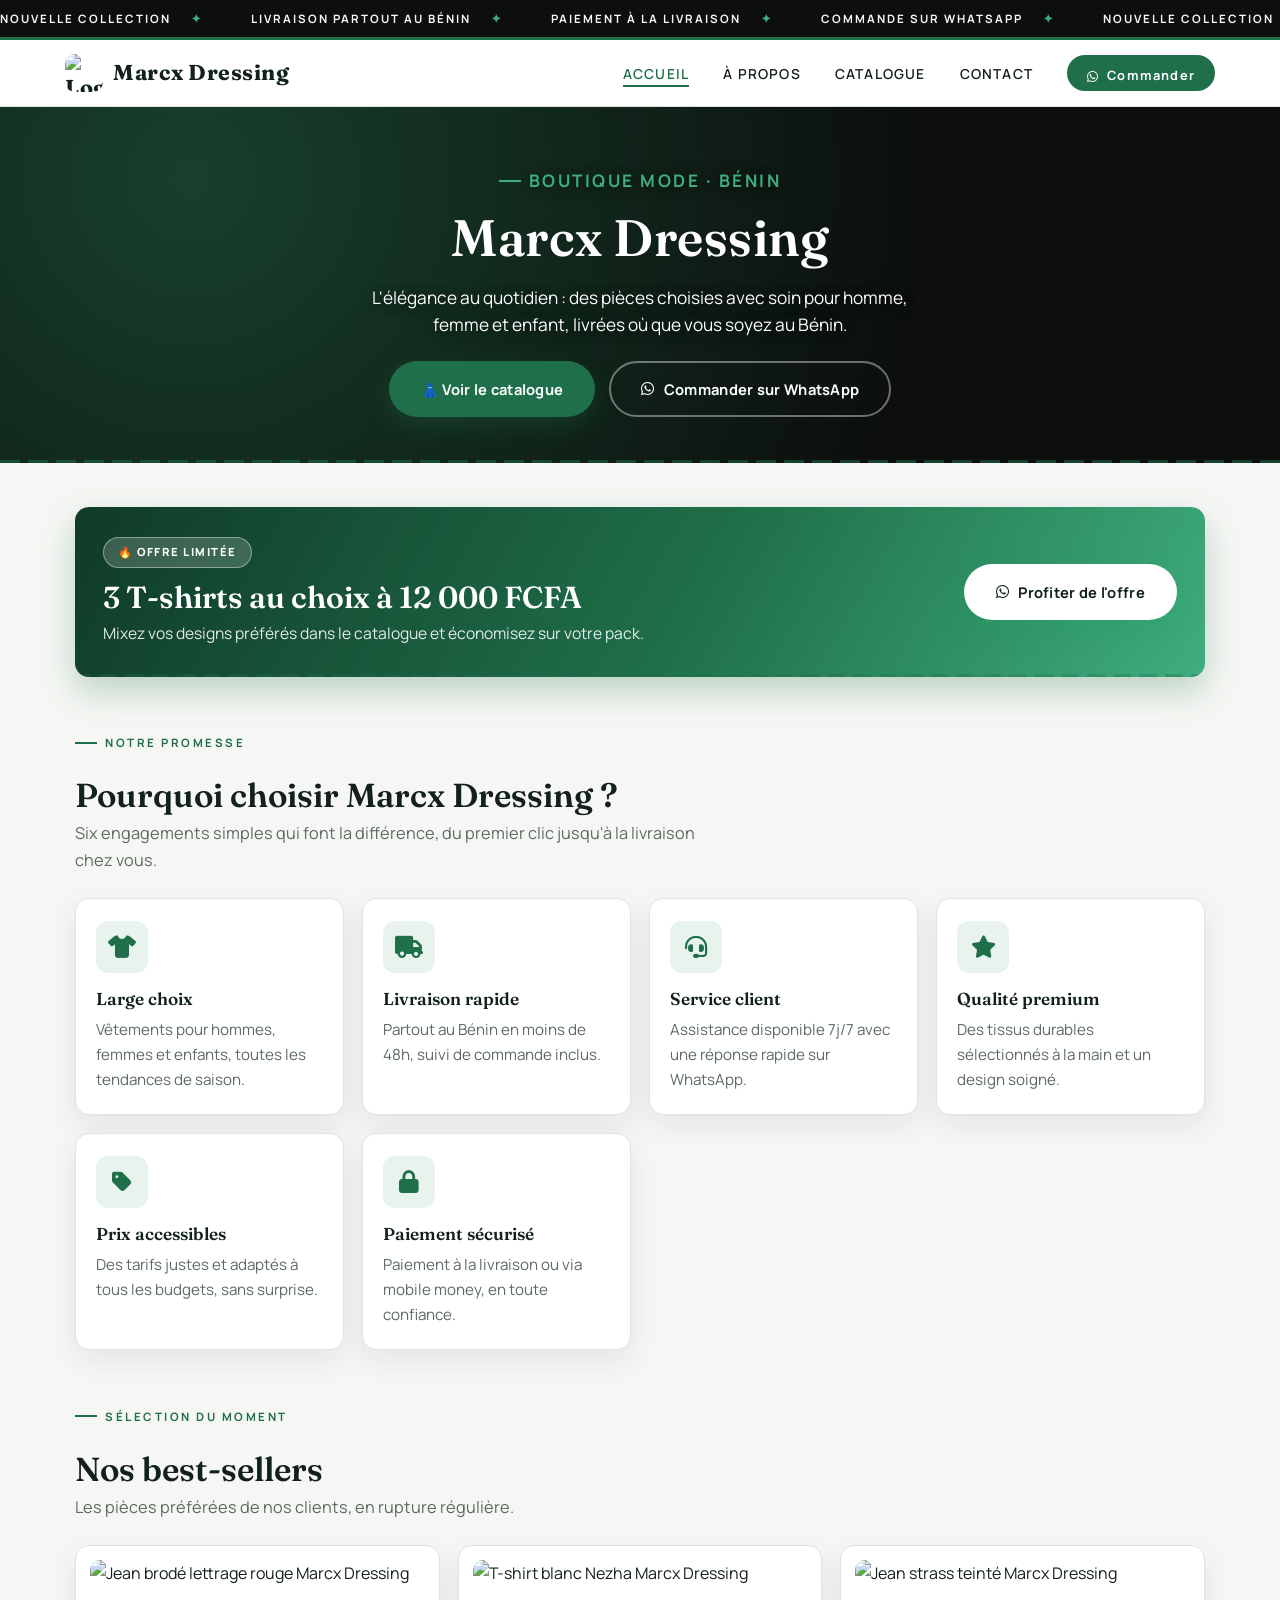
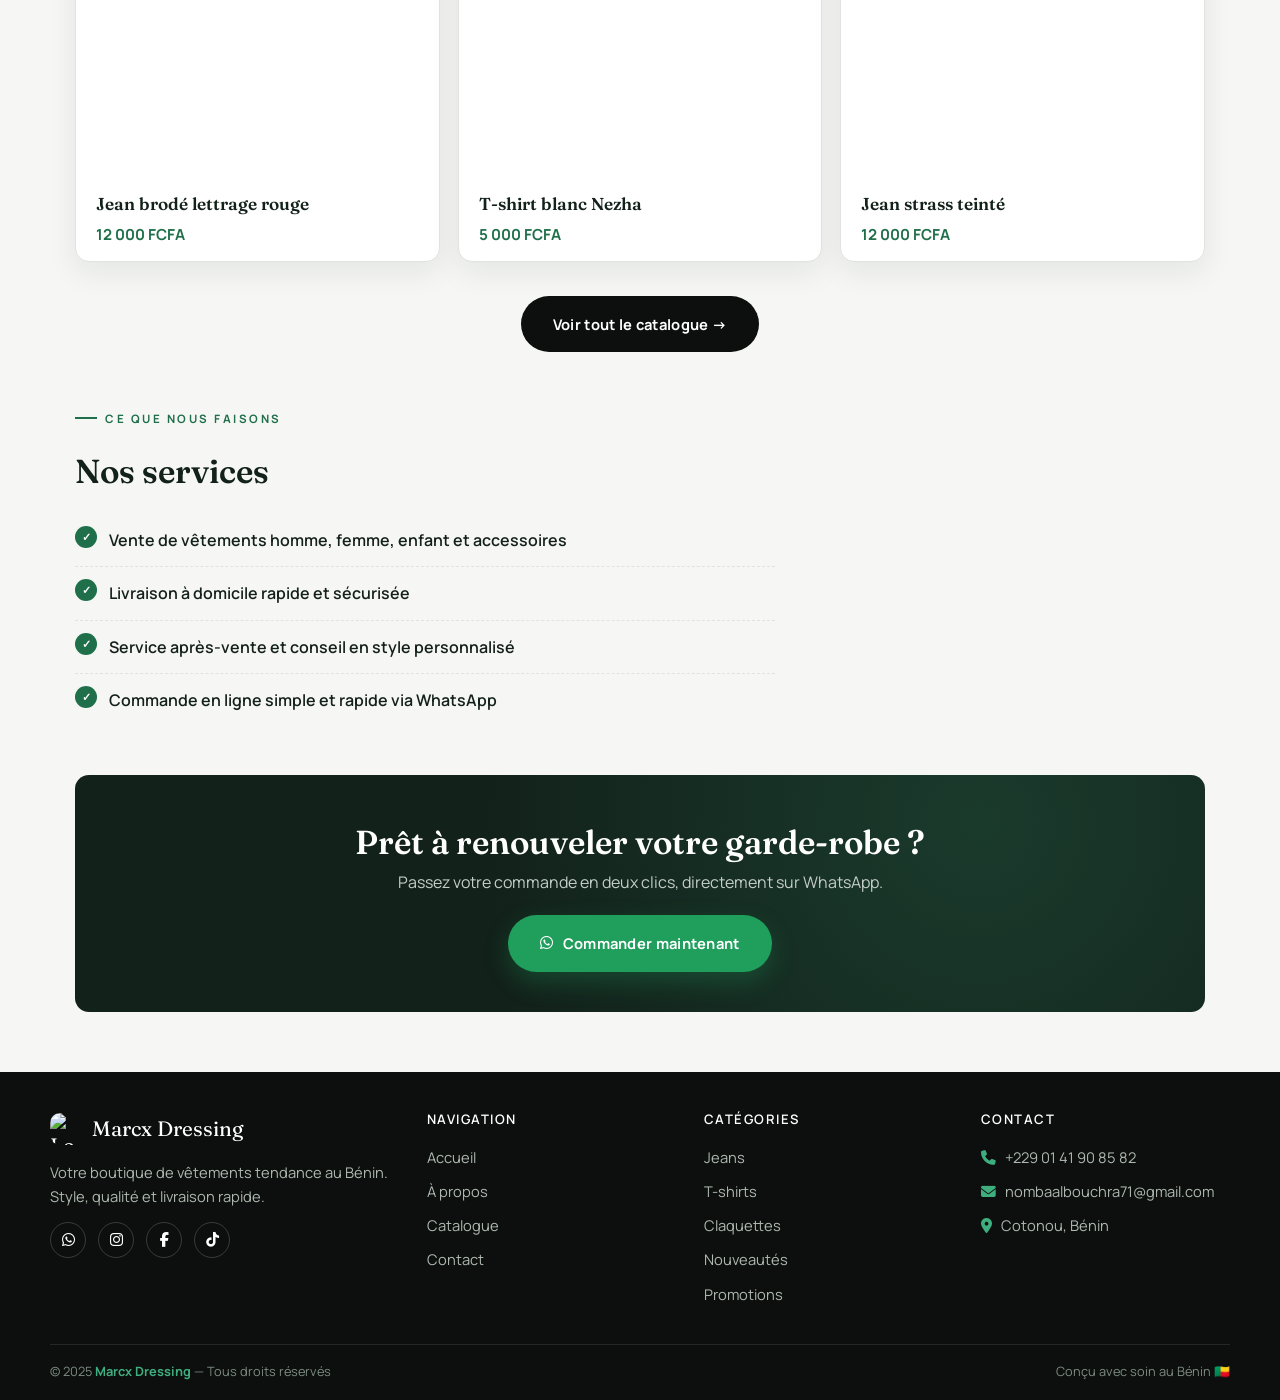
==== index.html @ 6d681d6a "Add files via upload" ====
<!DOCTYPE html>
<html lang="fr">
<head>
  <meta charset="UTF-8" />
  <meta name="viewport" content="width=device-width, initial-scale=1.0" />
  <title>Marcx Dressing — Le style qui vous ressemble</title>
  <meta name="description" content="Marcx Dressing, boutique de vêtements tendance au Bénin pour homme, femme et enfant. Qualité, style et livraison rapide partout au Bénin." />
  <link rel="canonical" href="https://www.marcxdressing.com/" />
  <link rel="stylesheet" href="https://cdnjs.cloudflare.com/ajax/libs/font-awesome/6.4.0/css/all.min.css" />
  <link rel="icon" href="images/logo/favicon-32.png" type="image/png" />
  <link rel="apple-touch-icon" href="images/logo/favicon-180.png" />
  <link rel="stylesheet" href="style.css" />
</head>
<body>

  <div class="marquee">
    <div class="marquee__track">
      <span>Nouvelle collection</span>
      <span>Livraison partout au Bénin</span>
      <span>Paiement à la livraison</span>
      <span>Commande sur WhatsApp</span>
      <span>Nouvelle collection</span>
      <span>Livraison partout au Bénin</span>
      <span>Paiement à la livraison</span>
      <span>Commande sur WhatsApp</span>
    </div>
  </div>

  <div class="topbar">
    <nav class="mainnav">
      <a href="index.html" class="brand">
        <img src="images/logo/logo-badge.png" alt="Logo Marcx Dressing" class="brand-mark" />
        Marcx Dressing
      </a>
      <ul class="navlinks">
        <li><a href="index.html" class="active">Accueil</a></li>
        <li><a href="a-propos.html">À propos</a></li>
        <li><a href="catalogue.html">Catalogue</a></li>
        <li><a href="contact.html">Contact</a></li>
        <li><a href="https://wa.me/2290141908582?text=Bonjour%2C%20je%20souhaite%20passer%20commande%20chez%20Marcx%20Dressing" target="_blank" class="nav-cta"><i class="fab fa-whatsapp"></i> Commander</a></li>
      </ul>
      <button class="burger" aria-label="Ouvrir le menu"><span></span><span></span><span></span></button>
    </nav>
  </div>

  <header class="hero">
    <p class="eyebrow">Boutique mode · Bénin</p>
    <h1>Marcx Dressing</h1>
    <p>L'élégance au quotidien : des pièces choisies avec soin pour homme, femme et enfant, livrées où que vous soyez au Bénin.</p>
    <div style="margin-top:22px; display:flex; gap:14px; justify-content:center; flex-wrap:wrap;">
      <a href="catalogue.html" class="btn btn-primary">👗 Voir le catalogue</a>
      <a href="https://wa.me/2290141908582?text=Bonjour%2C%20je%20souhaite%20passer%20commande%20chez%20Marcx%20Dressing" target="_blank" class="btn btn-outline" style="color:#fff; border-color:rgba(255,255,255,0.4);">
        <i class="fab fa-whatsapp"></i> Commander sur WhatsApp
      </a>
    </div>
  </header>

  <main>

    <section>
      <div class="promo-banner">
        <div class="promo-banner-text">
          <span class="promo-tag">🔥 Offre limitée</span>
          <h3>3 T-shirts au choix à 12 000 FCFA</h3>
          <p>Mixez vos designs préférés dans le catalogue et économisez sur votre pack.</p>
        </div>
        <a href="https://wa.me/2290141908582?text=Bonjour%2C%20je%20suis%20intéressé%20par%20l'offre%203%20t-shirts%20à%2012%20000%20FCFA%20chez%20Marcx%20Dressing" target="_blank" class="btn btn-whatsapp">
          <i class="fab fa-whatsapp"></i> Profiter de l'offre
        </a>
      </div>
    </section>

    <section>
      <div class="section-head">
        <p class="eyebrow">Notre promesse</p>
        <h2 class="section-title">Pourquoi choisir Marcx Dressing ?</h2>
        <p class="section-sub">Six engagements simples qui font la différence, du premier clic jusqu'à la livraison chez vous.</p>
      </div>
      <div class="grid-4">
        <div class="card">
          <div class="icon"><i class="fas fa-tshirt"></i></div>
          <h3>Large choix</h3>
          <p>Vêtements pour hommes, femmes et enfants, toutes les tendances de saison.</p>
        </div>
        <div class="card">
          <div class="icon"><i class="fas fa-truck"></i></div>
          <h3>Livraison rapide</h3>
          <p>Partout au Bénin en moins de 48h, suivi de commande inclus.</p>
        </div>
        <div class="card">
          <div class="icon"><i class="fas fa-headset"></i></div>
          <h3>Service client</h3>
          <p>Assistance disponible 7j/7 avec une réponse rapide sur WhatsApp.</p>
        </div>
        <div class="card">
          <div class="icon"><i class="fas fa-star"></i></div>
          <h3>Qualité premium</h3>
          <p>Des tissus durables sélectionnés à la main et un design soigné.</p>
        </div>
        <div class="card">
          <div class="icon"><i class="fas fa-tag"></i></div>
          <h3>Prix accessibles</h3>
          <p>Des tarifs justes et adaptés à tous les budgets, sans surprise.</p>
        </div>
        <div class="card">
          <div class="icon"><i class="fas fa-lock"></i></div>
          <h3>Paiement sécurisé</h3>
          <p>Paiement à la livraison ou via mobile money, en toute confiance.</p>
        </div>
      </div>
    </section>

    <section>
      <div class="section-head">
        <p class="eyebrow">Sélection du moment</p>
        <h2 class="section-title">Nos best-sellers</h2>
        <p class="section-sub">Les pièces préférées de nos clients, en rupture régulière.</p>
      </div>
      <div class="grid-4">
        <div class="card" style="padding:14px;">
          <img style="width:100%; height:220px; object-fit:cover; border-radius:10px; margin-bottom:14px;" src="images/catalogue/jeans/jean-brode-lettrage-rouge.jpg" alt="Jean brodé lettrage rouge Marcx Dressing" />
          <h3 style="padding-left:6px;">Jean brodé lettrage rouge</h3>
          <p style="padding-left:6px; color:var(--green); font-weight:700;">12 000 FCFA</p>
        </div>
        <div class="card" style="padding:14px;">
          <img style="width:100%; height:220px; object-fit:cover; border-radius:10px; margin-bottom:14px;" src="images/catalogue/tshirts/tshirt-blanc-nezha-fille.jpg" alt="T-shirt blanc Nezha Marcx Dressing" />
          <h3 style="padding-left:6px;">T-shirt blanc Nezha</h3>
          <p style="padding-left:6px; color:var(--green); font-weight:700;">5 000 FCFA</p>
        </div>
        <div class="card" style="padding:14px;">
          <img style="width:100%; height:220px; object-fit:cover; border-radius:10px; margin-bottom:14px;" src="images/catalogue/jeans/jean-strass-teinte.jpg" alt="Jean strass teinté Marcx Dressing" />
          <h3 style="padding-left:6px;">Jean strass teinté</h3>
          <p style="padding-left:6px; color:var(--green); font-weight:700;">12 000 FCFA</p>
        </div>
      </div>
      <div style="text-align:center; margin-top:34px;">
        <a href="catalogue.html" class="btn btn-dark">Voir tout le catalogue →</a>
      </div>
    </section>

    <section>
      <div class="section-head">
        <p class="eyebrow">Ce que nous faisons</p>
        <h2 class="section-title">Nos services</h2>
      </div>
      <ul class="check-list" style="max-width:700px;">
        <li>Vente de vêtements homme, femme, enfant et accessoires</li>
        <li>Livraison à domicile rapide et sécurisée</li>
        <li>Service après-vente et conseil en style personnalisé</li>
        <li>Commande en ligne simple et rapide via WhatsApp</li>
      </ul>
    </section>

    <section class="cta-band">
      <h2 class="section-title">Prêt à renouveler votre garde-robe ?</h2>
      <p>Passez votre commande en deux clics, directement sur WhatsApp.</p>
      <a href="https://wa.me/2290141908582?text=Bonjour%2C%20je%20souhaite%20passer%20commande%20chez%20Marcx%20Dressing" target="_blank" class="btn btn-whatsapp">
        <i class="fab fa-whatsapp"></i> Commander maintenant
      </a>
    </section>

  </main>

  <footer class="site-footer">
    <div class="footer-grid">
      <div>
        <div class="footer-brand"><img src="images/logo/logo-badge.png" alt="Logo Marcx Dressing" class="brand-mark" /> Marcx Dressing</div>
        <p>Votre boutique de vêtements tendance au Bénin. Style, qualité et livraison rapide.</p>
        <div class="footer-socials">
          <a href="https://wa.me/2290141908582" target="_blank" aria-label="WhatsApp"><i class="fab fa-whatsapp"></i></a>
          <a href="https://www.instagram.com/mr_marcx3?igsh=d3E4bXlzdGc4MXUw&igsi=d3E4bXlzdGc4MXUw&utm_source=qr" target="_blank" aria-label="Instagram"><i class="fab fa-instagram"></i></a>
          <a href="https://facebook.com/marcxdressing" target="_blank" aria-label="Facebook"><i class="fab fa-facebook-f"></i></a>
          <a href="https://www.tiktok.com/@marcx740?_r=1&_t=ZS-98y52RyJDfg" target="_blank" aria-label="TikTok"><i class="fab fa-tiktok"></i></a>
        </div>
      </div>
      <div>
        <h4>Navigation</h4>
        <a href="index.html">Accueil</a>
        <a href="a-propos.html">À propos</a>
        <a href="catalogue.html">Catalogue</a>
        <a href="contact.html">Contact</a>
      </div>
      <div>
        <h4>Catégories</h4>
        <a href="catalogue.html">Jeans</a>
        <a href="catalogue.html">T-shirts</a>
        <a href="catalogue.html">Claquettes</a>
        <a href="catalogue.html">Nouveautés</a>
        <a href="catalogue.html">Promotions</a>
      </div>
      <div>
        <h4>Contact</h4>
        <p><i class="fas fa-phone" style="color:var(--green-bright); margin-right:6px;"></i> +229 01 41 90 85 82</p>
        <p><i class="fas fa-envelope" style="color:var(--green-bright); margin-right:6px;"></i> nombaalbouchra71@gmail.com</p>
        <p><i class="fas fa-location-dot" style="color:var(--green-bright); margin-right:6px;"></i> Cotonou, Bénin</p>
      </div>
    </div>
    <div class="footer-bottom">
      <span>© 2025 <strong>Marcx Dressing</strong> — Tous droits réservés</span>
      <span>Conçu avec soin au Bénin 🇧🇯</span>
    </div>
  </footer>

  <script src="script.js"></script>
</body>
</html>
---- style.css ----
/* =========================================================
   MARCX DRESSING — Feuille de style principale
   Palette : noir / vert / blanc — signature "point de couture"
   ========================================================= */

@import url('https://fonts.googleapis.com/css2?family=Fraunces:ital,opsz,wght@0,9..144,400;0,9..144,500;0,9..144,600;0,9..144,700;1,9..144,500&family=Manrope:wght@400;500;600;700;800&display=swap');

:root{
  /* Couleurs */
  --black: #0c0f0d;
  --near-black: #12211a;
  --forest: #103a28;
  --green: #1f6f4a;
  --green-bright: #3fae7f;
  --green-soft: #e7f3ec;
  --white: #ffffff;
  --off-white: #f6f7f4;
  --line: #dfe4de;
  --text: #14201a;
  --text-muted: #5c6b62;

  /* Typo */
  --font-display: 'Fraunces', Georgia, serif;
  --font-body: 'Manrope', 'Segoe UI', sans-serif;

  /* Autres */
  --radius: 14px;
  --radius-sm: 8px;
  --shadow-soft: 0 10px 30px rgba(12, 30, 22, 0.08);
  --shadow-hover: 0 18px 40px rgba(12, 30, 22, 0.16);
  --stitch: repeating-linear-gradient(90deg, var(--green) 0 10px, transparent 10px 18px);
}

*{ margin:0; padding:0; box-sizing:border-box; }

html{ scroll-behavior:smooth; }

body{
  font-family: var(--font-body);
  background: var(--off-white);
  color: var(--text);
  line-height: 1.65;
  font-size: 16px;
  -webkit-font-smoothing: antialiased;
}

a{ color: var(--green); text-decoration:none; }
a:hover{ color: var(--green-bright); }

img{ max-width:100%; display:block; }

.eyebrow{
  display:inline-flex;
  align-items:center;
  gap:8px;
  font-family: var(--font-body);
  font-weight:700;
  font-size:0.72rem;
  letter-spacing:2.5px;
  text-transform:uppercase;
  color: var(--green);
}
.eyebrow::before{
  content:"";
  width:22px; height:2px;
  background: var(--green);
  display:inline-block;
}

h1,h2,h3,h4{
  font-family: var(--font-display);
  color: var(--near-black);
  font-weight:600;
  line-height:1.15;
}

/* =========== Marquee / bandeau signature =========== */
.marquee{
  background: var(--black);
  color: var(--off-white);
  overflow:hidden;
  white-space:nowrap;
  border-bottom: 3px solid var(--green);
}
.marquee__track{
  display:inline-flex;
  gap:48px;
  padding: 9px 0;
  animation: scroll-left 26s linear infinite;
}
.marquee__track span{
  font-family: var(--font-body);
  font-size: 0.72rem;
  font-weight:700;
  letter-spacing: 2px;
  text-transform: uppercase;
  display:inline-flex;
  align-items:center;
  gap:10px;
  color: var(--off-white);
}
.marquee__track span::after{
  content:"✦";
  color: var(--green-bright);
  margin-left:10px;
}
@keyframes scroll-left{
  0%{ transform: translateX(0); }
  100%{ transform: translateX(-50%); }
}
@media (prefers-reduced-motion: reduce){
  .marquee__track{ animation:none; }
}

/* =========== Navigation =========== */
.topbar{
  position: sticky;
  top:0;
  z-index: 500;
  background: rgba(255,255,255,0.92);
  backdrop-filter: blur(10px);
  border-bottom: 1px solid var(--line);
}
nav.mainnav{
  max-width: 1200px;
  margin:0 auto;
  padding: 14px 25px;
  display:flex;
  align-items:center;
  justify-content:space-between;
  gap: 20px;
}
.brand{
  display:flex;
  align-items:center;
  gap:10px;
  font-family: var(--font-display);
  font-weight:700;
  font-size:1.35rem;
  color: var(--near-black);
  letter-spacing: 0.5px;
}
.brand:hover{ color: var(--near-black); }
.brand-mark{
  width:38px; height:38px;
  border-radius:10px;
  flex-shrink:0;
  display:block;
}
.footer-brand .brand-mark{ width:32px; height:32px; }

.navlinks{
  display:flex;
  align-items:center;
  gap: 34px;
  list-style:none;
}
.navlinks a{
  color: var(--text);
  font-weight:600;
  font-size: 0.86rem;
  text-transform:uppercase;
  letter-spacing: 1.2px;
  position:relative;
  padding-bottom:4px;
}
.navlinks a::after{
  content:"";
  position:absolute;
  left:0; bottom:0;
  width:0%; height:2px;
  background: var(--green);
  transition: width 0.25s ease;
}
.navlinks a:hover::after,
.navlinks a.active::after{ width:100%; }
.navlinks a.active{ color: var(--green); }

.nav-cta{
  background: var(--green);
  color: var(--white) !important;
  padding: 10px 20px;
  border-radius: 30px;
  font-weight:700 !important;
  font-size:0.8rem !important;
  letter-spacing:1px;
  display:inline-flex;
  align-items:center;
  gap:8px;
  text-transform:none !important;
  transition: background .25s ease, transform .2s ease;
}
.nav-cta:hover{ background: var(--near-black); color:#fff !important; transform: translateY(-1px); }

.burger{
  display:none;
  flex-direction:column;
  gap:5px;
  background:none;
  border:none;
  cursor:pointer;
  padding:6px;
}
.burger span{
  width:24px; height:2px; background: var(--near-black);
}

/* =========== Header / hero =========== */
header.hero{
  position:relative;
  background: radial-gradient(circle at 15% 20%, #17402c 0%, var(--black) 65%);
  color: var(--off-white);
  padding: 56px 20px 46px;
  text-align:center;
  overflow:hidden;
}
header.hero::before{
  content:"";
  position:absolute; inset:0;
  background-image: var(--stitch);
  background-size: 28px 3px;
  background-repeat:repeat-x;
  background-position: bottom;
  opacity:0.5;
  pointer-events:none;
}
header.hero .eyebrow{ color: var(--green-bright); justify-content:center; }
header.hero .eyebrow::before{ background: var(--green-bright); }
header.hero h1{
  color: var(--white);
  font-size: clamp(2.2rem, 4.5vw, 3.2rem);
  letter-spacing: 0.5px;
  margin: 14px 0 16px;
}
header.hero p{
  position:relative;
  max-width: 560px;
  margin: 0 auto;
  font-size: 1.08rem;
  line-height: 1.6;
  color: #ffffff;
  text-shadow: 0 2px 12px rgba(0,0,0,0.55);
}
header.hero.compact{ padding: 40px 20px 36px; }

/* =========== Layout generic =========== */
main{
  max-width: 1180px;
  margin: 0 auto;
  padding: 44px 25px 30px;
}
section{ margin-bottom: 48px; }
section:last-child{ margin-bottom: 30px; }

h2.section-title{
  font-size: clamp(1.6rem, 2.6vw, 2.1rem);
  margin: 8px 0 6px;
}
.section-head{ margin-bottom: 24px; }
.section-head p.section-sub{
  color: var(--text-muted);
  max-width: 620px;
  font-size: 1.02rem;
  margin-top: 6px;
}

p{ margin-bottom: 16px; color: var(--text); }

/* =========== Cards =========== */
.grid-4{
  display:grid;
  grid-template-columns: repeat(auto-fit, minmax(230px,1fr));
  gap: 18px;
}
.card{
  background: var(--white);
  padding: 22px 20px;
  border-radius: var(--radius);
  border: 1px solid var(--line);
  box-shadow: var(--shadow-soft);
  transition: transform .25s ease, box-shadow .25s ease, border-color .25s ease;
}
.card:hover{
  transform: translateY(-5px);
  box-shadow: var(--shadow-hover);
  border-color: var(--green-bright);
}
.card .icon{
  width:52px; height:52px;
  border-radius: 12px;
  background: var(--green-soft);
  color: var(--green);
  display:flex; align-items:center; justify-content:center;
  font-size:1.4rem;
  margin-bottom:16px;
}
.card h3{ font-size: 1.08rem; margin-bottom:8px; color: var(--near-black); }
.card p{ font-size:0.95rem; color: var(--text-muted); margin-bottom:0; }

/* =========== Buttons =========== */
.btn{
  display:inline-flex;
  align-items:center;
  gap:9px;
  padding: 14px 30px;
  border-radius: 30px;
  font-weight:700;
  font-size: 0.92rem;
  letter-spacing: 0.3px;
  cursor:pointer;
  border: 2px solid transparent;
  transition: all .25s ease;
}
.btn-primary{ background: var(--green); color: var(--white); box-shadow: 0 10px 24px rgba(31,111,74,0.28); }
.btn-primary:hover{ background: var(--near-black); color:#fff; transform: translateY(-2px); }
.btn-dark{ background: var(--black); color:#fff; }
.btn-dark:hover{ background: var(--forest); color:#fff; transform: translateY(-2px); }
.btn-outline{ background: transparent; border-color: var(--near-black); color: var(--near-black); }
.btn-outline:hover{ background: var(--near-black); color:#fff; }
.btn-whatsapp{ background:#1f9e5c; color:#fff; box-shadow: 0 10px 24px rgba(31,158,92,0.28); }
.btn-whatsapp:hover{ background:#187e49; color:#fff; transform: translateY(-2px); }

/* =========== Lists (checkmarks) =========== */
ul.check-list{ list-style:none; }
ul.check-list li{
  padding: 13px 0 13px 34px;
  position:relative;
  border-bottom: 1px dashed var(--line);
  font-weight:600;
  color: var(--text);
}
ul.check-list li:last-child{ border-bottom:none; }
ul.check-list li::before{
  content:"✓";
  position:absolute;
  left:0; top:12px;
  width:22px; height:22px;
  border-radius:50%;
  background: var(--green);
  color:#fff;
  font-size:0.7rem;
  font-weight:800;
  display:flex; align-items:center; justify-content:center;
}

/* =========== Team =========== */
.team-grid{
  display:grid;
  grid-template-columns: repeat(auto-fit, minmax(230px,1fr));
  gap: 18px;
}
.member{
  background: var(--white);
  padding: 24px 20px;
  border-radius: var(--radius);
  text-align:center;
  border: 1px solid var(--line);
  box-shadow: var(--shadow-soft);
  transition: box-shadow .25s ease, transform .25s ease;
}
.member:hover{ box-shadow: var(--shadow-hover); transform: translateY(-4px); }
.member .avatar{
  width:74px; height:74px;
  margin: 0 auto 16px;
  border-radius:50%;
  background: var(--near-black);
  color: var(--green-bright);
  display:flex; align-items:center; justify-content:center;
  font-size:1.6rem;
  font-family: var(--font-display);
}
.member h3{ color: var(--near-black); margin-bottom:2px; font-size:1.1rem; }
.member .role{ color: var(--green); font-weight:700; font-size:0.8rem; text-transform:uppercase; letter-spacing:1px; margin-bottom:16px; display:block; }

/* =========== FAQ accordion =========== */
.faq-list{ display:flex; flex-direction:column; gap:12px; }
.faq-item{
  background: var(--white);
  border: 1px solid var(--line);
  border-radius: var(--radius-sm);
  overflow:hidden;
  transition: border-color .2s ease;
}
.faq-item.open{ border-color: var(--green-bright); }
.faq-question{
  width:100%;
  background:none;
  border:none;
  text-align:left;
  cursor:pointer;
  padding: 20px 22px;
  display:flex;
  align-items:center;
  justify-content:space-between;
  gap: 16px;
  font-family: var(--font-body);
  font-weight:700;
  font-size: 1rem;
  color: var(--near-black);
}
.faq-question .num{
  color: var(--green);
  font-family: var(--font-display);
  font-weight:600;
  margin-right:14px;
  font-size:0.95rem;
}
.faq-question .chevron{
  flex-shrink:0;
  width: 28px; height:28px;
  border-radius:50%;
  background: var(--green-soft);
  color: var(--green);
  display:flex; align-items:center; justify-content:center;
  transition: transform .25s ease, background .25s ease, color .25s ease;
  font-size: 0.85rem;
}
.faq-item.open .chevron{ transform: rotate(45deg); background: var(--green); color:#fff; }
.faq-answer{
  max-height:0;
  overflow:hidden;
  transition: max-height .35s ease;
}
.faq-answer-inner{
  padding: 0 22px 22px 58px;
  color: var(--text-muted);
  font-size: 0.96rem;
}

/* =========== Footer =========== */
footer.site-footer{
  background: var(--black);
  color: #cfd8d2;
  padding: 40px 25px 0;
}
.footer-grid{
  max-width: 1180px;
  margin: 0 auto;
  display:grid;
  grid-template-columns: 1.4fr 1fr 1fr 1fr;
  gap: 28px;
  padding-bottom: 28px;
  border-bottom: 1px solid rgba(255,255,255,0.1);
}
.footer-grid h4{
  color:#fff;
  font-family: var(--font-body);
  font-size:0.82rem;
  text-transform:uppercase;
  letter-spacing:1.5px;
  margin-bottom:18px;
}
.footer-grid p, .footer-grid a{
  color:#aeb8b0;
  font-size:0.92rem;
  display:block;
  margin-bottom:10px;
}
.footer-grid a:hover{ color: var(--green-bright); }
.footer-brand{
  display:flex; align-items:center; gap:10px;
  font-family: var(--font-display);
  color:#fff;
  font-size:1.3rem;
  margin-bottom:14px;
}
.footer-socials{ display:flex; gap:12px; margin-top:14px; }
.footer-socials a{
  width:36px; height:36px;
  border-radius:50%;
  border:1px solid rgba(255,255,255,0.18);
  display:flex; align-items:center; justify-content:center;
  color:#fff;
  margin-bottom:0;
  transition: background .2s ease, border-color .2s ease;
}
.footer-socials a:hover{ background: var(--green); border-color: var(--green); color:#fff; }
.footer-bottom{
  max-width:1180px;
  margin:0 auto;
  padding: 16px 0 18px;
  display:flex;
  justify-content:space-between;
  flex-wrap:wrap;
  gap:10px;
  font-size: 0.8rem;
  color:#7d8b83;
}
.footer-bottom strong{ color: var(--green-bright); }

/* =========== CTA band =========== */
.cta-band{
  text-align:center;
  background: var(--near-black);
  background-image: radial-gradient(circle at 80% 20%, rgba(63,174,127,0.18), transparent 55%);
  padding: 40px 25px;
  border-radius: var(--radius);
  color:#fff;
}
.cta-band h2{ color:#fff; border-bottom:none; }
.cta-band p{ color:#c4cec8; max-width:520px; margin: 8px auto 20px; }

/* =========== Promo banner =========== */
.promo-banner{
  position:relative;
  overflow:hidden;
  background: var(--green);
  background-image: linear-gradient(120deg, var(--forest) 0%, var(--green) 55%, var(--green-bright) 100%);
  border-radius: var(--radius);
  padding: 30px 28px;
  display:flex;
  align-items:center;
  justify-content:space-between;
  gap: 20px;
  flex-wrap: wrap;
  color:#fff;
  box-shadow: 0 14px 34px rgba(31,111,74,0.28);
}
.promo-banner::before{
  content:"";
  position:absolute;
  inset:0;
  background-image: var(--stitch);
  background-size: 26px 3px;
  background-repeat: repeat-x;
  background-position: bottom;
  opacity: 0.35;
}
.promo-banner-text{ position:relative; z-index:1; }
.promo-tag{
  display:inline-block;
  background: rgba(255,255,255,0.18);
  border: 1px solid rgba(255,255,255,0.4);
  color:#fff;
  font-size: 0.7rem;
  font-weight: 800;
  letter-spacing: 1.5px;
  text-transform: uppercase;
  padding: 5px 14px;
  border-radius: 20px;
  margin-bottom: 12px;
}
.promo-banner h3{
  color:#fff;
  font-size: clamp(1.35rem, 2.6vw, 1.9rem);
  margin: 0 0 6px;
}
.promo-banner p{
  color: rgba(255,255,255,0.88);
  margin: 0;
  font-size: 0.98rem;
}
.promo-banner .btn{
  position:relative;
  z-index:1;
  flex-shrink:0;
  background:#fff;
  color: var(--near-black);
}
.promo-banner .btn:hover{ background: var(--black); color:#fff; }

@media (max-width: 600px){
  .promo-banner{ flex-direction:column; text-align:center; padding:26px 20px; }
  .promo-banner .btn{ width:100%; justify-content:center; }
}

/* =========== Responsive =========== */
@media (max-width: 900px){
  .footer-grid{ grid-template-columns: 1fr 1fr; }
}
@media (max-width: 768px){
  .navlinks{
    position:fixed;
    top:66px; left:0; right:0;
    background:#fff;
    flex-direction:column;
    align-items:flex-start;
    gap:0;
    padding: 10px 25px 20px;
    border-bottom:1px solid var(--line);
    transform: translateY(-130%);
    opacity:0;
    transition: transform .25s ease, opacity .25s ease;
    z-index: 400;
  }
  .navlinks.show{ transform: translateY(0); opacity:1; }
  .navlinks li{ width:100%; padding:12px 0; border-bottom:1px dashed var(--line); }
  .navlinks li:last-child{ border-bottom:none; }
  .burger{ display:flex; }
  header.hero{ padding: 64px 20px 54px; }
  main{ padding-top: 50px; }
  .footer-grid{ grid-template-columns: 1fr; }
}
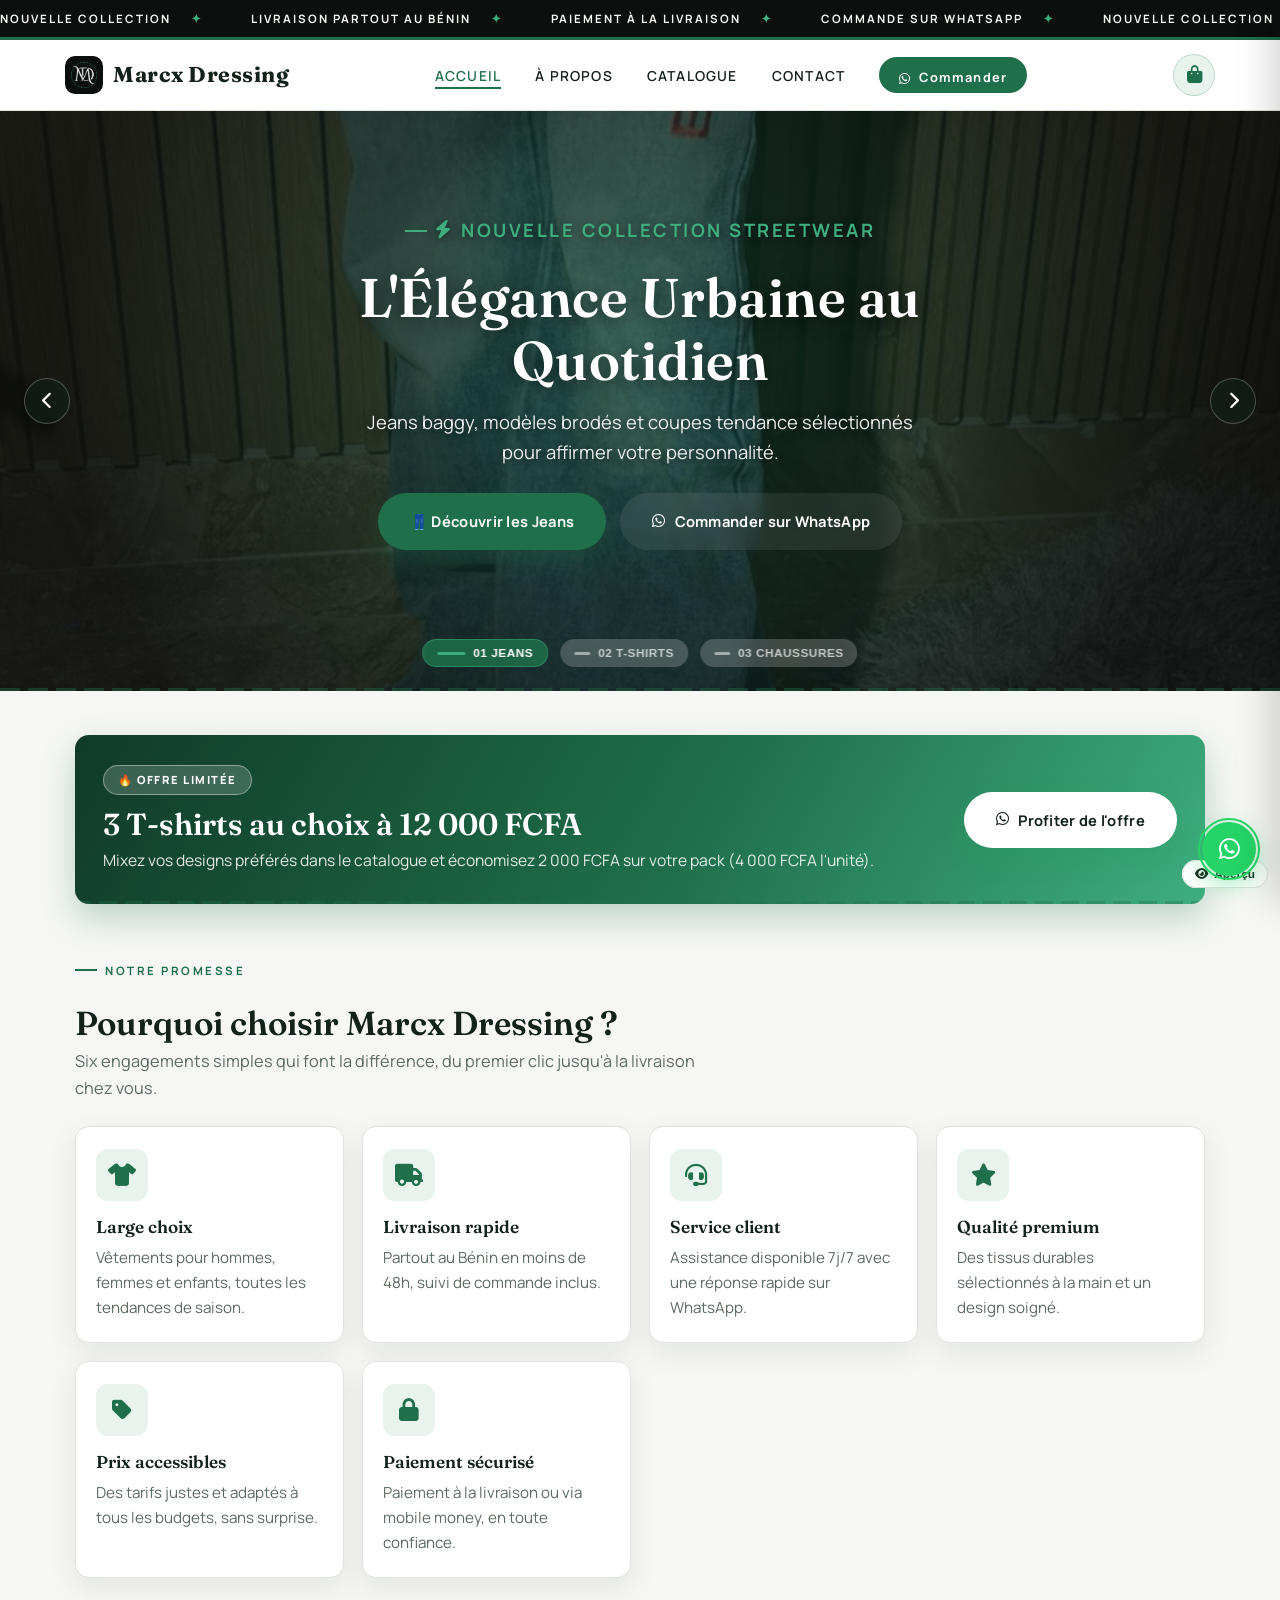
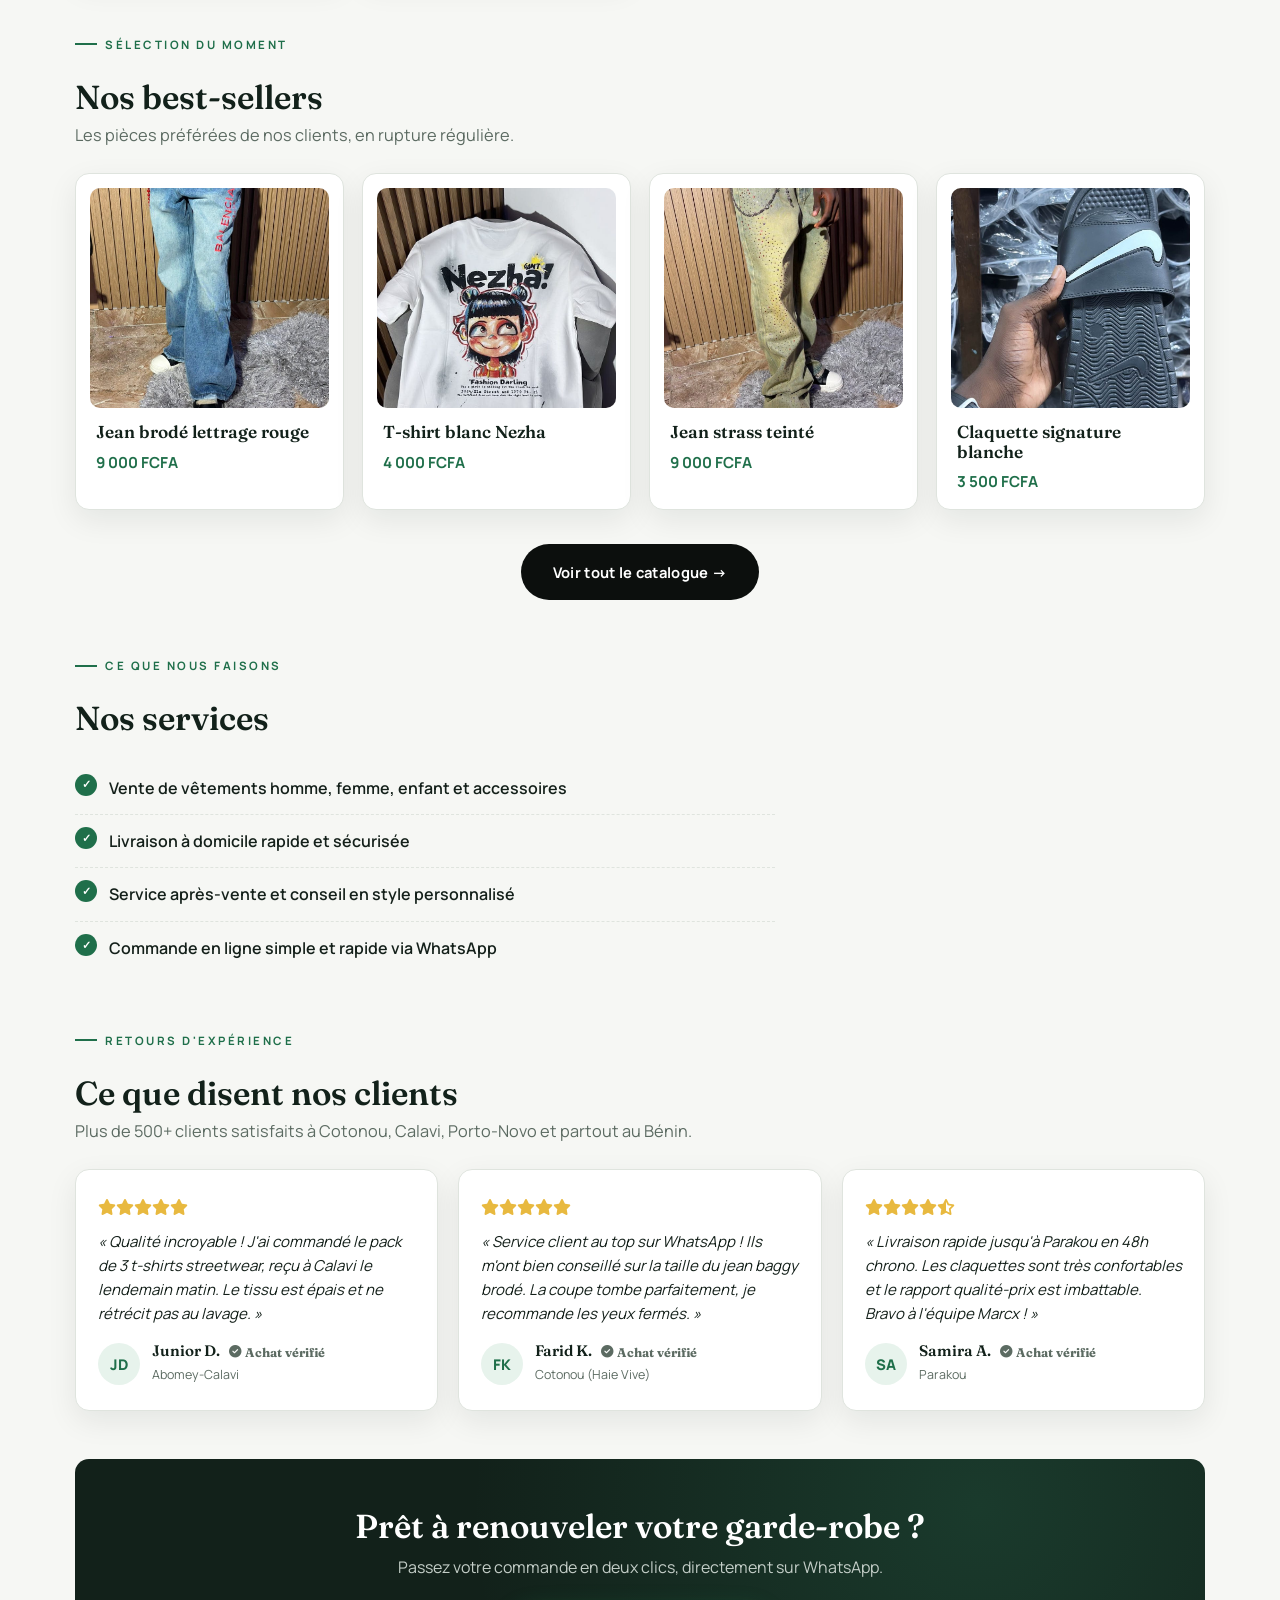
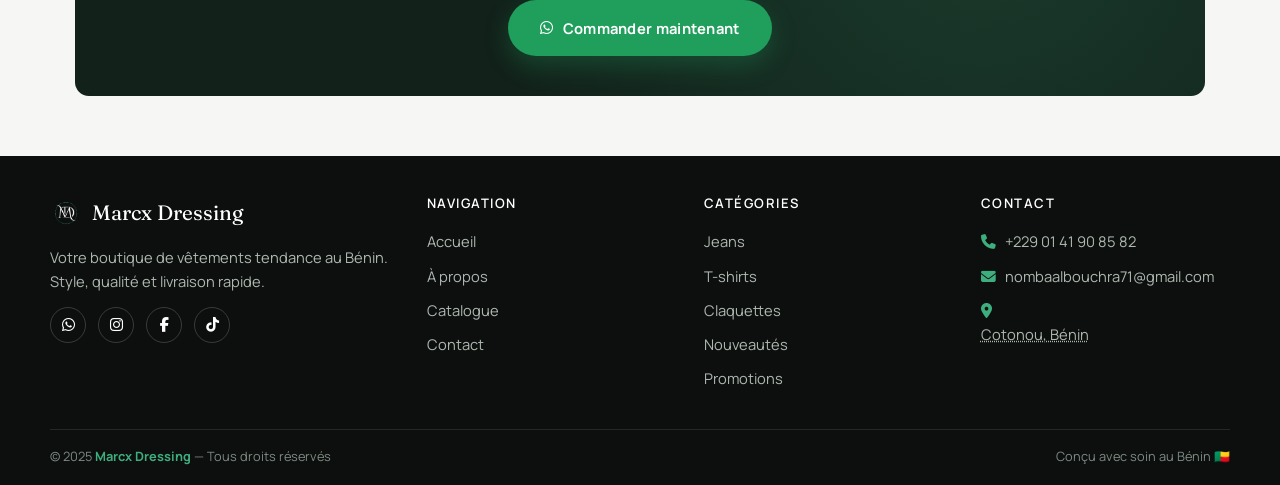
==== commit 9ea8e7b9: "Add files via upload" ====
--- a/index.html
+++ b/index.html
@@ -1,206 +1,324 @@
-<!DOCTYPE html>
-<html lang="fr">
-<head>
-  <meta charset="UTF-8" />
-  <meta name="viewport" content="width=device-width, initial-scale=1.0" />
-  <title>Marcx Dressing — Le style qui vous ressemble</title>
-  <meta name="description" content="Marcx Dressing, boutique de vêtements tendance au Bénin pour homme, femme et enfant. Qualité, style et livraison rapide partout au Bénin." />
-  <link rel="canonical" href="https://www.marcxdressing.com/" />
-  <link rel="stylesheet" href="https://cdnjs.cloudflare.com/ajax/libs/font-awesome/6.4.0/css/all.min.css" />
-  <link rel="icon" href="images/logo/favicon-32.png" type="image/png" />
-  <link rel="apple-touch-icon" href="images/logo/favicon-180.png" />
-  <link rel="stylesheet" href="style.css" />
-</head>
-<body>
-
-  <div class="marquee">
-    <div class="marquee__track">
-      <span>Nouvelle collection</span>
-      <span>Livraison partout au Bénin</span>
-      <span>Paiement à la livraison</span>
-      <span>Commande sur WhatsApp</span>
-      <span>Nouvelle collection</span>
-      <span>Livraison partout au Bénin</span>
-      <span>Paiement à la livraison</span>
-      <span>Commande sur WhatsApp</span>
-    </div>
-  </div>
-
-  <div class="topbar">
-    <nav class="mainnav">
-      <a href="index.html" class="brand">
-        <img src="images/logo/logo-badge.png" alt="Logo Marcx Dressing" class="brand-mark" />
-        Marcx Dressing
-      </a>
-      <ul class="navlinks">
-        <li><a href="index.html" class="active">Accueil</a></li>
-        <li><a href="a-propos.html">À propos</a></li>
-        <li><a href="catalogue.html">Catalogue</a></li>
-        <li><a href="contact.html">Contact</a></li>
-        <li><a href="https://wa.me/2290141908582?text=Bonjour%2C%20je%20souhaite%20passer%20commande%20chez%20Marcx%20Dressing" target="_blank" class="nav-cta"><i class="fab fa-whatsapp"></i> Commander</a></li>
-      </ul>
-      <button class="burger" aria-label="Ouvrir le menu"><span></span><span></span><span></span></button>
-    </nav>
-  </div>
-
-  <header class="hero">
-    <p class="eyebrow">Boutique mode · Bénin</p>
-    <h1>Marcx Dressing</h1>
-    <p>L'élégance au quotidien : des pièces choisies avec soin pour homme, femme et enfant, livrées où que vous soyez au Bénin.</p>
-    <div style="margin-top:22px; display:flex; gap:14px; justify-content:center; flex-wrap:wrap;">
-      <a href="catalogue.html" class="btn btn-primary">👗 Voir le catalogue</a>
-      <a href="https://wa.me/2290141908582?text=Bonjour%2C%20je%20souhaite%20passer%20commande%20chez%20Marcx%20Dressing" target="_blank" class="btn btn-outline" style="color:#fff; border-color:rgba(255,255,255,0.4);">
-        <i class="fab fa-whatsapp"></i> Commander sur WhatsApp
-      </a>
-    </div>
-  </header>
-
-  <main>
-
-    <section>
-      <div class="promo-banner">
-        <div class="promo-banner-text">
-          <span class="promo-tag">🔥 Offre limitée</span>
-          <h3>3 T-shirts au choix à 12 000 FCFA</h3>
-          <p>Mixez vos designs préférés dans le catalogue et économisez sur votre pack.</p>
-        </div>
-        <a href="https://wa.me/2290141908582?text=Bonjour%2C%20je%20suis%20intéressé%20par%20l'offre%203%20t-shirts%20à%2012%20000%20FCFA%20chez%20Marcx%20Dressing" target="_blank" class="btn btn-whatsapp">
-          <i class="fab fa-whatsapp"></i> Profiter de l'offre
-        </a>
-      </div>
-    </section>
-
-    <section>
-      <div class="section-head">
-        <p class="eyebrow">Notre promesse</p>
-        <h2 class="section-title">Pourquoi choisir Marcx Dressing ?</h2>
-        <p class="section-sub">Six engagements simples qui font la différence, du premier clic jusqu'à la livraison chez vous.</p>
-      </div>
-      <div class="grid-4">
-        <div class="card">
-          <div class="icon"><i class="fas fa-tshirt"></i></div>
-          <h3>Large choix</h3>
-          <p>Vêtements pour hommes, femmes et enfants, toutes les tendances de saison.</p>
-        </div>
-        <div class="card">
-          <div class="icon"><i class="fas fa-truck"></i></div>
-          <h3>Livraison rapide</h3>
-          <p>Partout au Bénin en moins de 48h, suivi de commande inclus.</p>
-        </div>
-        <div class="card">
-          <div class="icon"><i class="fas fa-headset"></i></div>
-          <h3>Service client</h3>
-          <p>Assistance disponible 7j/7 avec une réponse rapide sur WhatsApp.</p>
-        </div>
-        <div class="card">
-          <div class="icon"><i class="fas fa-star"></i></div>
-          <h3>Qualité premium</h3>
-          <p>Des tissus durables sélectionnés à la main et un design soigné.</p>
-        </div>
-        <div class="card">
-          <div class="icon"><i class="fas fa-tag"></i></div>
-          <h3>Prix accessibles</h3>
-          <p>Des tarifs justes et adaptés à tous les budgets, sans surprise.</p>
-        </div>
-        <div class="card">
-          <div class="icon"><i class="fas fa-lock"></i></div>
-          <h3>Paiement sécurisé</h3>
-          <p>Paiement à la livraison ou via mobile money, en toute confiance.</p>
-        </div>
-      </div>
-    </section>
-
-    <section>
-      <div class="section-head">
-        <p class="eyebrow">Sélection du moment</p>
-        <h2 class="section-title">Nos best-sellers</h2>
-        <p class="section-sub">Les pièces préférées de nos clients, en rupture régulière.</p>
-      </div>
-      <div class="grid-4">
-        <div class="card" style="padding:14px;">
-          <img style="width:100%; height:220px; object-fit:cover; border-radius:10px; margin-bottom:14px;" src="images/catalogue/jeans/jean-brode-lettrage-rouge.jpg" alt="Jean brodé lettrage rouge Marcx Dressing" />
-          <h3 style="padding-left:6px;">Jean brodé lettrage rouge</h3>
-          <p style="padding-left:6px; color:var(--green); font-weight:700;">12 000 FCFA</p>
-        </div>
-        <div class="card" style="padding:14px;">
-          <img style="width:100%; height:220px; object-fit:cover; border-radius:10px; margin-bottom:14px;" src="images/catalogue/tshirts/tshirt-blanc-nezha-fille.jpg" alt="T-shirt blanc Nezha Marcx Dressing" />
-          <h3 style="padding-left:6px;">T-shirt blanc Nezha</h3>
-          <p style="padding-left:6px; color:var(--green); font-weight:700;">5 000 FCFA</p>
-        </div>
-        <div class="card" style="padding:14px;">
-          <img style="width:100%; height:220px; object-fit:cover; border-radius:10px; margin-bottom:14px;" src="images/catalogue/jeans/jean-strass-teinte.jpg" alt="Jean strass teinté Marcx Dressing" />
-          <h3 style="padding-left:6px;">Jean strass teinté</h3>
-          <p style="padding-left:6px; color:var(--green); font-weight:700;">12 000 FCFA</p>
-        </div>
-      </div>
-      <div style="text-align:center; margin-top:34px;">
-        <a href="catalogue.html" class="btn btn-dark">Voir tout le catalogue →</a>
-      </div>
-    </section>
-
-    <section>
-      <div class="section-head">
-        <p class="eyebrow">Ce que nous faisons</p>
-        <h2 class="section-title">Nos services</h2>
-      </div>
-      <ul class="check-list" style="max-width:700px;">
-        <li>Vente de vêtements homme, femme, enfant et accessoires</li>
-        <li>Livraison à domicile rapide et sécurisée</li>
-        <li>Service après-vente et conseil en style personnalisé</li>
-        <li>Commande en ligne simple et rapide via WhatsApp</li>
-      </ul>
-    </section>
-
-    <section class="cta-band">
-      <h2 class="section-title">Prêt à renouveler votre garde-robe ?</h2>
-      <p>Passez votre commande en deux clics, directement sur WhatsApp.</p>
-      <a href="https://wa.me/2290141908582?text=Bonjour%2C%20je%20souhaite%20passer%20commande%20chez%20Marcx%20Dressing" target="_blank" class="btn btn-whatsapp">
-        <i class="fab fa-whatsapp"></i> Commander maintenant
-      </a>
-    </section>
-
-  </main>
-
-  <footer class="site-footer">
-    <div class="footer-grid">
-      <div>
-        <div class="footer-brand"><img src="images/logo/logo-badge.png" alt="Logo Marcx Dressing" class="brand-mark" /> Marcx Dressing</div>
-        <p>Votre boutique de vêtements tendance au Bénin. Style, qualité et livraison rapide.</p>
-        <div class="footer-socials">
-          <a href="https://wa.me/2290141908582" target="_blank" aria-label="WhatsApp"><i class="fab fa-whatsapp"></i></a>
-          <a href="https://www.instagram.com/mr_marcx3?igsh=d3E4bXlzdGc4MXUw&igsi=d3E4bXlzdGc4MXUw&utm_source=qr" target="_blank" aria-label="Instagram"><i class="fab fa-instagram"></i></a>
-          <a href="https://facebook.com/marcxdressing" target="_blank" aria-label="Facebook"><i class="fab fa-facebook-f"></i></a>
-          <a href="https://www.tiktok.com/@marcx740?_r=1&_t=ZS-98y52RyJDfg" target="_blank" aria-label="TikTok"><i class="fab fa-tiktok"></i></a>
-        </div>
-      </div>
-      <div>
-        <h4>Navigation</h4>
-        <a href="index.html">Accueil</a>
-        <a href="a-propos.html">À propos</a>
-        <a href="catalogue.html">Catalogue</a>
-        <a href="contact.html">Contact</a>
-      </div>
-      <div>
-        <h4>Catégories</h4>
-        <a href="catalogue.html">Jeans</a>
-        <a href="catalogue.html">T-shirts</a>
-        <a href="catalogue.html">Claquettes</a>
-        <a href="catalogue.html">Nouveautés</a>
-        <a href="catalogue.html">Promotions</a>
-      </div>
-      <div>
-        <h4>Contact</h4>
-        <p><i class="fas fa-phone" style="color:var(--green-bright); margin-right:6px;"></i> +229 01 41 90 85 82</p>
-        <p><i class="fas fa-envelope" style="color:var(--green-bright); margin-right:6px;"></i> nombaalbouchra71@gmail.com</p>
-        <p><i class="fas fa-location-dot" style="color:var(--green-bright); margin-right:6px;"></i> Cotonou, Bénin</p>
-      </div>
-    </div>
-    <div class="footer-bottom">
-      <span>© 2025 <strong>Marcx Dressing</strong> — Tous droits réservés</span>
-      <span>Conçu avec soin au Bénin 🇧🇯</span>
-    </div>
-  </footer>
-
-  <script src="script.js"></script>
-</body>
-</html>
+<!DOCTYPE html>
+<html lang="fr">
+<head>
+  <meta charset="UTF-8" />
+  <meta name="viewport" content="width=device-width, initial-scale=1.0" />
+  <title>Marcx Dressing — Le style qui vous ressemble</title>
+  <meta name="description" content="Marcx Dressing, boutique de vêtements tendance au Bénin pour homme, femme et enfant. Qualité, style et livraison rapide partout au Bénin." />
+  <link rel="canonical" href="https://www.marcxdressing.com/" />
+  <link rel="stylesheet" href="https://cdnjs.cloudflare.com/ajax/libs/font-awesome/6.4.0/css/all.min.css" />
+  <link rel="icon" href="images/logo/favicon-32.png" type="image/png" />
+  <link rel="apple-touch-icon" href="images/logo/favicon-180.png" />
+  <link rel="stylesheet" href="style.css" />
+</head>
+<body>
+
+  <div class="marquee">
+    <div class="marquee__track">
+      <span>Nouvelle collection</span>
+      <span>Livraison partout au Bénin</span>
+      <span>Paiement à la livraison</span>
+      <span>Commande sur WhatsApp</span>
+      <span>Nouvelle collection</span>
+      <span>Livraison partout au Bénin</span>
+      <span>Paiement à la livraison</span>
+      <span>Commande sur WhatsApp</span>
+    </div>
+  </div>
+
+  <div class="topbar">
+    <nav class="mainnav">
+      <a href="index.html" class="brand">
+        <img src="images/logo/logo-badge.png" alt="Logo Marcx Dressing" class="brand-mark" />
+        Marcx Dressing
+      </a>
+      <ul class="navlinks">
+        <li><a href="index.html" class="active">Accueil</a></li>
+        <li><a href="a-propos.html">À propos</a></li>
+        <li><a href="catalogue.html">Catalogue</a></li>
+        <li><a href="contact.html">Contact</a></li>
+        <li><a href="https://wa.me/2290141908582?text=Bonjour%2C%20je%20souhaite%20passer%20commande%20chez%20Marcx%20Dressing" target="_blank" class="nav-cta"><i class="fab fa-whatsapp"></i> Commander</a></li>
+      </ul>
+      <button class="burger" aria-label="Ouvrir le menu"><span></span><span></span><span></span></button>
+    </nav>
+  </div>
+
+  <header class="hero-slider-wrap">
+    <div class="hero-slider" id="heroSlider">
+      
+      <!-- Slide 1: Jeans & Streetwear -->
+      <div class="hero-slide active" style="--bg: url('images/catalogue/jeans/jean-brode-lettrage-rouge.jpg');">
+        <div class="hero-slide-bg"></div>
+        <div class="hero-slide-overlay"></div>
+        <div class="hero-slide-content">
+          <p class="eyebrow"><i class="fas fa-bolt"></i> Nouvelle Collection Streetwear</p>
+          <h1>L'Élégance Urbaine au Quotidien</h1>
+          <p>Jeans baggy, modèles brodés et coupes tendance sélectionnés pour affirmer votre personnalité.</p>
+          <div class="hero-slide-actions">
+            <a href="catalogue.html?cat=jean" class="btn btn-primary">👖 Découvrir les Jeans</a>
+            <a href="https://wa.me/2290141908582?text=Bonjour%20Marcx%20Dressing%2C%20je%20souhaite%20commander%20un%20Jean" target="_blank" class="btn btn-outline-white">
+              <i class="fab fa-whatsapp"></i> Commander sur WhatsApp
+            </a>
+          </div>
+        </div>
+      </div>
+
+      <!-- Slide 2: T-shirts & Pack Promo -->
+      <div class="hero-slide" style="--bg: url('images/catalogue/tshirts/tshirt-noir-rsonegotn.jpg');">
+        <div class="hero-slide-bg"></div>
+        <div class="hero-slide-overlay"></div>
+        <div class="hero-slide-content">
+          <p class="eyebrow"><i class="fas fa-fire"></i> Offre Spéciale T-shirts</p>
+          <h1>T-Shirts Graphiques &amp; Oversize</h1>
+          <p>Profitez du pack exclusif : 3 T-shirts au choix à 12 000 FCFA (soit 4 000 FCFA l'unité) avec livraison express partout au Bénin.</p>
+          <div class="hero-slide-actions">
+            <a href="catalogue.html?cat=tshirt" class="btn btn-primary">👕 Découvrir les T-shirts</a>
+            <a href="https://wa.me/2290141908582?text=Bonjour%2C%20je%20souhaite%20profiter%20du%20pack%203%20t-shirts%20à%2010000%20FCFA" target="_blank" class="btn btn-outline-white">
+              <i class="fab fa-whatsapp"></i> Profiter du pack promo
+            </a>
+          </div>
+        </div>
+      </div>
+
+      <!-- Slide 3: Claquettes & Mules -->
+      <div class="hero-slide" style="--bg: url('images/catalogue/claquettes/claquette-noire-signature-blanche.jpg');">
+        <div class="hero-slide-bg"></div>
+        <div class="hero-slide-overlay"></div>
+        <div class="hero-slide-content">
+          <p class="eyebrow"><i class="fas fa-star"></i> Confort &amp; Tendance</p>
+          <h1>Claquettes, Slides &amp; Mules</h1>
+          <p>Slides, Crocs streetwear et modèles style Birkenstock de 3 500 à 6 000 FCFA pour compléter vos tenues.</p>
+          <div class="hero-slide-actions">
+            <a href="catalogue.html?cat=claquette" class="btn btn-primary">🩴 Voir les Chaussures</a>
+            <a href="catalogue.html" class="btn btn-outline-white">
+              <i class="fas fa-bag-shopping"></i> Tout le catalogue
+            </a>
+          </div>
+        </div>
+      </div>
+
+    </div>
+
+    <!-- Navigation fléchée -->
+    <button class="slider-arrow prev" id="sliderPrev" aria-label="Slide précédente"><i class="fas fa-chevron-left"></i></button>
+    <button class="slider-arrow next" id="sliderNext" aria-label="Slide suivante"><i class="fas fa-chevron-right"></i></button>
+
+    <!-- Indicateurs / Barres de progression -->
+    <div class="slider-indicators" id="sliderIndicators">
+      <button class="indicator active" data-slide="0"><span class="bar"></span><span class="label">01 Jeans</span></button>
+      <button class="indicator" data-slide="1"><span class="bar"></span><span class="label">02 T-shirts</span></button>
+      <button class="indicator" data-slide="2"><span class="bar"></span><span class="label">03 Chaussures</span></button>
+    </div>
+  </header>
+
+  <main>
+
+    <section>
+      <div class="promo-banner">
+        <div class="promo-banner-text">
+          <span class="promo-tag">🔥 Offre limitée</span>
+          <h3>3 T-shirts au choix à 12 000 FCFA</h3>
+          <p>Mixez vos designs préférés dans le catalogue et économisez 2 000 FCFA sur votre pack (4 000 FCFA l'unité).</p>
+        </div>
+        <a href="https://wa.me/2290141908582?text=Bonjour%2C%20je%20suis%20intéressé%20par%20l'offre%203%20t-shirts%20à%2010%20000%20FCFA%20chez%20Marcx%20Dressing" target="_blank" class="btn btn-whatsapp">
+          <i class="fab fa-whatsapp"></i> Profiter de l'offre
+        </a>
+      </div>
+    </section>
+
+    <section>
+      <div class="section-head">
+        <p class="eyebrow">Notre promesse</p>
+        <h2 class="section-title">Pourquoi choisir Marcx Dressing ?</h2>
+        <p class="section-sub">Six engagements simples qui font la différence, du premier clic jusqu'à la livraison chez vous.</p>
+      </div>
+      <div class="grid-4">
+        <div class="card">
+          <div class="icon"><i class="fas fa-tshirt"></i></div>
+          <h3>Large choix</h3>
+          <p>Vêtements pour hommes, femmes et enfants, toutes les tendances de saison.</p>
+        </div>
+        <div class="card">
+          <div class="icon"><i class="fas fa-truck"></i></div>
+          <h3>Livraison rapide</h3>
+          <p>Partout au Bénin en moins de 48h, suivi de commande inclus.</p>
+        </div>
+        <div class="card">
+          <div class="icon"><i class="fas fa-headset"></i></div>
+          <h3>Service client</h3>
+          <p>Assistance disponible 7j/7 avec une réponse rapide sur WhatsApp.</p>
+        </div>
+        <div class="card">
+          <div class="icon"><i class="fas fa-star"></i></div>
+          <h3>Qualité premium</h3>
+          <p>Des tissus durables sélectionnés à la main et un design soigné.</p>
+        </div>
+        <div class="card">
+          <div class="icon"><i class="fas fa-tag"></i></div>
+          <h3>Prix accessibles</h3>
+          <p>Des tarifs justes et adaptés à tous les budgets, sans surprise.</p>
+        </div>
+        <div class="card">
+          <div class="icon"><i class="fas fa-lock"></i></div>
+          <h3>Paiement sécurisé</h3>
+          <p>Paiement à la livraison ou via mobile money, en toute confiance.</p>
+        </div>
+      </div>
+    </section>
+
+    <section>
+      <div class="section-head">
+        <p class="eyebrow">Sélection du moment</p>
+        <h2 class="section-title">Nos best-sellers</h2>
+        <p class="section-sub">Les pièces préférées de nos clients, en rupture régulière.</p>
+      </div>
+      <div class="grid-4">
+        <div class="card" style="padding:14px;">
+          <img style="width:100%; height:220px; object-fit:cover; border-radius:10px; margin-bottom:14px;" src="images/catalogue/jeans/jean-brode-lettrage-rouge.jpg" alt="Jean brodé lettrage rouge Marcx Dressing" />
+          <h3 style="padding-left:6px;">Jean brodé lettrage rouge</h3>
+          <p style="padding-left:6px; color:var(--green); font-weight:700;">9 000 FCFA</p>
+        </div>
+        <div class="card" style="padding:14px;">
+          <img style="width:100%; height:220px; object-fit:cover; border-radius:10px; margin-bottom:14px;" src="images/catalogue/tshirts/tshirt-blanc-nezha-fille.jpg" alt="T-shirt blanc Nezha Marcx Dressing" />
+          <h3 style="padding-left:6px;">T-shirt blanc Nezha</h3>
+          <p style="padding-left:6px; color:var(--green); font-weight:700;">4 000 FCFA</p>
+        </div>
+        <div class="card" style="padding:14px;">
+          <img style="width:100%; height:220px; object-fit:cover; border-radius:10px; margin-bottom:14px;" src="images/catalogue/jeans/jean-strass-teinte.jpg" alt="Jean strass teinté Marcx Dressing" />
+          <h3 style="padding-left:6px;">Jean strass teinté</h3>
+          <p style="padding-left:6px; color:var(--green); font-weight:700;">9 000 FCFA</p>
+        </div>
+        <div class="card" style="padding:14px;">
+          <img style="width:100%; height:220px; object-fit:cover; border-radius:10px; margin-bottom:14px;" src="images/catalogue/claquettes/claquette-noire-signature-blanche.jpg" alt="Claquette noire signature blanche Marcx Dressing" />
+          <h3 style="padding-left:6px;">Claquette signature blanche</h3>
+          <p style="padding-left:6px; color:var(--green); font-weight:700;">3 500 FCFA</p>
+        </div>
+      </div>
+      <div style="text-align:center; margin-top:34px;">
+        <a href="catalogue.html" class="btn btn-dark">Voir tout le catalogue →</a>
+      </div>
+    </section>
+
+    <section>
+      <div class="section-head">
+        <p class="eyebrow">Ce que nous faisons</p>
+        <h2 class="section-title">Nos services</h2>
+      </div>
+      <ul class="check-list" style="max-width:700px;">
+        <li>Vente de vêtements homme, femme, enfant et accessoires</li>
+        <li>Livraison à domicile rapide et sécurisée</li>
+        <li>Service après-vente et conseil en style personnalisé</li>
+        <li>Commande en ligne simple et rapide via WhatsApp</li>
+      </ul>
+    </section>
+
+    <section>
+      <div class="section-head">
+        <p class="eyebrow">Retours d'expérience</p>
+        <h2 class="section-title">Ce que disent nos clients</h2>
+        <p class="section-sub">Plus de 500+ clients satisfaits à Cotonou, Calavi, Porto-Novo et partout au Bénin.</p>
+      </div>
+      <div class="testimonials-grid">
+        <div class="testimonial-card">
+          <div>
+            <div class="stars" style="color:#e8b93f; margin-bottom:10px;">
+              <i class="fas fa-star"></i><i class="fas fa-star"></i><i class="fas fa-star"></i><i class="fas fa-star"></i><i class="fas fa-star"></i>
+            </div>
+            <p class="testimonial-text">« Qualité incroyable ! J'ai commandé le pack de 3 t-shirts streetwear, reçu à Calavi le lendemain matin. Le tissu est épais et ne rétrécit pas au lavage. »</p>
+          </div>
+          <div class="testimonial-user">
+            <div class="testimonial-avatar">JD</div>
+            <div class="testimonial-meta">
+              <h4>Junior D. <span class="verified-tag"><i class="fas fa-check-circle"></i> Achat vérifié</span></h4>
+              <span>Abomey-Calavi</span>
+            </div>
+          </div>
+        </div>
+
+        <div class="testimonial-card">
+          <div>
+            <div class="stars" style="color:#e8b93f; margin-bottom:10px;">
+              <i class="fas fa-star"></i><i class="fas fa-star"></i><i class="fas fa-star"></i><i class="fas fa-star"></i><i class="fas fa-star"></i>
+            </div>
+            <p class="testimonial-text">« Service client au top sur WhatsApp ! Ils m'ont bien conseillé sur la taille du jean baggy brodé. La coupe tombe parfaitement, je recommande les yeux fermés. »</p>
+          </div>
+          <div class="testimonial-user">
+            <div class="testimonial-avatar">FK</div>
+            <div class="testimonial-meta">
+              <h4>Farid K. <span class="verified-tag"><i class="fas fa-check-circle"></i> Achat vérifié</span></h4>
+              <span>Cotonou (Haie Vive)</span>
+            </div>
+          </div>
+        </div>
+
+        <div class="testimonial-card">
+          <div>
+            <div class="stars" style="color:#e8b93f; margin-bottom:10px;">
+              <i class="fas fa-star"></i><i class="fas fa-star"></i><i class="fas fa-star"></i><i class="fas fa-star"></i><i class="fas fa-star-half-alt"></i>
+            </div>
+            <p class="testimonial-text">« Livraison rapide jusqu'à Parakou en 48h chrono. Les claquettes sont très confortables et le rapport qualité-prix est imbattable. Bravo à l'équipe Marcx ! »</p>
+          </div>
+          <div class="testimonial-user">
+            <div class="testimonial-avatar">SA</div>
+            <div class="testimonial-meta">
+              <h4>Samira A. <span class="verified-tag"><i class="fas fa-check-circle"></i> Achat vérifié</span></h4>
+              <span>Parakou</span>
+            </div>
+          </div>
+        </div>
+      </div>
+    </section>
+
+    <section class="cta-band">
+      <h2 class="section-title">Prêt à renouveler votre garde-robe ?</h2>
+      <p>Passez votre commande en deux clics, directement sur WhatsApp.</p>
+      <a href="https://wa.me/2290141908582?text=Bonjour%2C%20je%20souhaite%20passer%20commande%20chez%20Marcx%20Dressing" target="_blank" class="btn btn-whatsapp">
+        <i class="fab fa-whatsapp"></i> Commander maintenant
+      </a>
+    </section>
+
+  </main>
+
+  <footer class="site-footer">
+    <div class="footer-grid">
+      <div>
+        <div class="footer-brand"><img src="images/logo/logo-badge.png" alt="Logo Marcx Dressing" class="brand-mark" /> Marcx Dressing</div>
+        <p>Votre boutique de vêtements tendance au Bénin. Style, qualité et livraison rapide.</p>
+        <div class="footer-socials">
+          <a href="https://wa.me/2290141908582" target="_blank" aria-label="WhatsApp"><i class="fab fa-whatsapp"></i></a>
+          <a href="https://www.instagram.com/mr_marcx3?igsh=d3E4bXlzdGc4MXUw&igsi=d3E4bXlzdGc4MXUw&utm_source=qr" target="_blank" aria-label="Instagram"><i class="fab fa-instagram"></i></a>
+          <a href="https://facebook.com/marcxdressing" target="_blank" aria-label="Facebook"><i class="fab fa-facebook-f"></i></a>
+          <a href="https://www.tiktok.com/@marcx740?_r=1&_t=ZS-98y52RyJDfg" target="_blank" aria-label="TikTok"><i class="fab fa-tiktok"></i></a>
+        </div>
+      </div>
+      <div>
+        <h4>Navigation</h4>
+        <a href="index.html">Accueil</a>
+        <a href="a-propos.html">À propos</a>
+        <a href="catalogue.html">Catalogue</a>
+        <a href="contact.html">Contact</a>
+      </div>
+      <div>
+        <h4>Catégories</h4>
+        <a href="catalogue.html?cat=jean">Jeans</a>
+        <a href="catalogue.html?cat=tshirt">T-shirts</a>
+        <a href="catalogue.html?cat=claquette">Claquettes</a>
+        <a href="catalogue.html?cat=nouveau">Nouveautés</a>
+        <a href="catalogue.html?cat=promo">Promotions</a>
+      </div>
+      <div>
+        <h4>Contact</h4>
+        <p><i class="fas fa-phone" style="color:var(--green-bright); margin-right:6px;"></i> +229 01 41 90 85 82</p>
+        <p><i class="fas fa-envelope" style="color:var(--green-bright); margin-right:6px;"></i> nombaalbouchra71@gmail.com</p>
+        <p><i class="fas fa-location-dot" style="color:var(--green-bright); margin-right:6px;"></i> <a href="https://www.google.com/maps?q=6.372057027073176,2.463993449963338" target="_blank" style="color:inherit; text-decoration:underline dotted;">Cotonou, Bénin</a></p>
+      </div>
+    </div>
+    <div class="footer-bottom">
+      <span>© 2025 <strong>Marcx Dressing</strong> — Tous droits réservés</span>
+      <span>Conçu avec soin au Bénin 🇧🇯</span>
+    </div>
+  </footer>
+
+  <script src="script.js"></script>
+</body>
+</html>
--- a/style.css
+++ b/style.css
@@ -195,17 +195,39 @@
 .burger{
   display:none;
   flex-direction:column;
-  gap:5px;
+  justify-content:center;
+  gap:6px;
   background:none;
   border:none;
   cursor:pointer;
-  padding:6px;
+  padding:8px;
+  width:40px;
+  height:40px;
+  border-radius:8px;
+  transition: background 0.2s ease;
+}
+.burger:hover{
+  background: var(--green-soft);
 }
 .burger span{
-  width:24px; height:2px; background: var(--near-black);
-}
-
-/* =========== Header / hero =========== */
+  width:24px;
+  height:2.5px;
+  background: var(--near-black);
+  border-radius:2px;
+  transition: transform 0.3s ease, opacity 0.25s ease;
+  transform-origin: center;
+}
+.burger.open span:nth-child(1){
+  transform: translateY(8.5px) rotate(45deg);
+}
+.burger.open span:nth-child(2){
+  opacity: 0;
+}
+.burger.open span:nth-child(3){
+  transform: translateY(-8.5px) rotate(-45deg);
+}
+
+/* =========== Header / hero classique (pour sous-pages) =========== */
 header.hero{
   position:relative;
   background: radial-gradient(circle at 15% 20%, #17402c 0%, var(--black) 65%);
@@ -242,6 +264,212 @@
   text-shadow: 0 2px 12px rgba(0,0,0,0.55);
 }
 header.hero.compact{ padding: 40px 20px 36px; }
+
+/* =========== Hero Slider (3 Images Dynamiques) =========== */
+.hero-slider-wrap{
+  position: relative;
+  width: 100%;
+  height: 580px;
+  min-height: 480px;
+  background: var(--black);
+  overflow: hidden;
+}
+.hero-slider{
+  position: absolute;
+  inset: 0;
+  width: 100%;
+  height: 100%;
+}
+.hero-slide{
+  position: absolute;
+  inset: 0;
+  width: 100%;
+  height: 100%;
+  opacity: 0;
+  visibility: hidden;
+  pointer-events: none;
+  display: flex;
+  align-items: center;
+  justify-content: center;
+  text-align: center;
+  padding: 60px 24px 100px;
+  transition: opacity .9s cubic-bezier(0.4, 0, 0.2, 1), visibility .9s;
+  z-index: 1;
+}
+.hero-slide.active{
+  opacity: 1;
+  visibility: visible;
+  pointer-events: auto;
+  z-index: 2;
+}
+.hero-slide-bg{
+  position: absolute;
+  inset: 0;
+  background-image: var(--bg);
+  background-size: cover;
+  background-position: center;
+  transform: scale(1);
+  transition: transform 8s ease-out;
+  will-change: transform;
+}
+.hero-slide.active .hero-slide-bg{
+  transform: scale(1.07);
+}
+.hero-slide-overlay{
+  position: absolute;
+  inset: 0;
+  background: radial-gradient(circle at 50% 40%, rgba(16, 58, 40, 0.72) 0%, rgba(12, 15, 13, 0.92) 80%);
+}
+.hero-slide-overlay::after{
+  content: "";
+  position: absolute;
+  inset: 0;
+  background-image: var(--stitch);
+  background-size: 28px 3px;
+  background-repeat: repeat-x;
+  background-position: bottom;
+  opacity: 0.4;
+}
+.hero-slide-content{
+  position: relative;
+  z-index: 3;
+  max-width: 720px;
+  margin: 0 auto;
+  color: #fff;
+  transform: translateY(20px);
+  opacity: 0;
+  transition: transform .7s cubic-bezier(0.2, 0.8, 0.2, 1) .2s, opacity .7s ease .2s;
+}
+.hero-slide.active .hero-slide-content{
+  transform: translateY(0);
+  opacity: 1;
+}
+.hero-slide-content .eyebrow{
+  color: var(--green-bright);
+  justify-content: center;
+  margin-bottom: 12px;
+}
+.hero-slide-content .eyebrow::before{
+  background: var(--green-bright);
+}
+.hero-slide-content h1{
+  color: #ffffff;
+  font-size: clamp(2.1rem, 4.8vw, 3.4rem);
+  letter-spacing: 0.5px;
+  margin: 10px 0 16px;
+  line-height: 1.15;
+  text-shadow: 0 4px 20px rgba(0,0,0,0.6);
+}
+.hero-slide-content p{
+  font-size: clamp(1rem, 2vw, 1.15rem);
+  color: rgba(255, 255, 255, 0.92);
+  line-height: 1.6;
+  max-width: 580px;
+  margin: 0 auto 26px;
+  text-shadow: 0 2px 10px rgba(0,0,0,0.5);
+}
+.hero-slide-actions{
+  display: flex;
+  gap: 14px;
+  justify-content: center;
+  flex-wrap: wrap;
+}
+.btn-outline-white{
+  background: rgba(255, 255, 255, 0.08);
+  border: 1.5px solid rgba(255, 255, 255, 0.45);
+  color: #fff;
+  backdrop-filter: blur(6px);
+}
+.btn-outline-white:hover{
+  background: #fff;
+  color: var(--near-black);
+  border-color: #fff;
+}
+
+/* Slider Arrows */
+.slider-arrow{
+  position: absolute;
+  top: 50%;
+  transform: translateY(-50%);
+  width: 46px;
+  height: 46px;
+  border-radius: 50%;
+  background: rgba(18, 33, 26, 0.65);
+  border: 1px solid rgba(255, 255, 255, 0.25);
+  color: #fff;
+  font-size: 1.1rem;
+  display: flex;
+  align-items: center;
+  justify-content: center;
+  cursor: pointer;
+  z-index: 10;
+  backdrop-filter: blur(8px);
+  transition: all .25s ease;
+}
+.slider-arrow:hover{
+  background: var(--green);
+  border-color: var(--green);
+  transform: translateY(-50%) scale(1.08);
+}
+.slider-arrow.prev{ left: 24px; }
+.slider-arrow.next{ right: 24px; }
+
+/* Slider Indicators */
+.slider-indicators{
+  position: absolute;
+  bottom: 24px;
+  left: 50%;
+  transform: translateX(-50%);
+  display: flex;
+  gap: 12px;
+  z-index: 10;
+}
+.slider-indicators .indicator{
+  background: rgba(255, 255, 255, 0.2);
+  border: none;
+  cursor: pointer;
+  padding: 6px 14px;
+  border-radius: 20px;
+  display: flex;
+  align-items: center;
+  gap: 8px;
+  transition: all .3s ease;
+  backdrop-filter: blur(6px);
+}
+.slider-indicators .indicator .bar{
+  width: 16px;
+  height: 3px;
+  background: rgba(255, 255, 255, 0.5);
+  border-radius: 2px;
+  transition: width .3s ease, background .3s ease;
+}
+.slider-indicators .indicator .label{
+  font-size: 0.74rem;
+  font-weight: 700;
+  color: rgba(255, 255, 255, 0.7);
+  letter-spacing: 0.5px;
+  text-transform: uppercase;
+}
+.slider-indicators .indicator.active{
+  background: rgba(31, 111, 74, 0.85);
+  border: 1px solid rgba(63, 174, 127, 0.5);
+}
+.slider-indicators .indicator.active .bar{
+  width: 28px;
+  background: var(--green-bright);
+}
+.slider-indicators .indicator.active .label{
+  color: #ffffff;
+}
+
+@media (max-width: 768px){
+  .hero-slider-wrap{ height: 480px; min-height: 380px; }
+  .slider-arrow{ display: none; }
+  .slider-indicators .indicator .label{ display: none; }
+  .slider-indicators .indicator{ padding: 6px; border-radius: 50%; }
+  .slider-indicators .indicator .bar{ width: 8px; height: 8px; border-radius: 50%; }
+  .slider-indicators .indicator.active .bar{ width: 22px; border-radius: 4px; }
+}
 
 /* =========== Layout generic =========== */
 main{
@@ -572,15 +800,18 @@
   .navlinks{
     position:fixed;
     top:66px; left:0; right:0;
+    max-height: calc(100vh - 70px);
+    overflow-y: auto;
     background:#fff;
     flex-direction:column;
     align-items:flex-start;
     gap:0;
-    padding: 10px 25px 20px;
+    padding: 10px 25px 24px;
     border-bottom:1px solid var(--line);
+    box-shadow: 0 16px 32px rgba(12, 33, 23, 0.12);
     transform: translateY(-130%);
     opacity:0;
-    transition: transform .25s ease, opacity .25s ease;
+    transition: transform .25s cubic-bezier(0.4, 0, 0.2, 1), opacity .25s ease;
     z-index: 400;
   }
   .navlinks.show{ transform: translateY(0); opacity:1; }
@@ -591,3 +822,774 @@
   main{ padding-top: 50px; }
   .footer-grid{ grid-template-columns: 1fr; }
 }
+
+/* =========== Nav Cart & Quick Actions =========== */
+.nav-actions{
+  display: flex;
+  align-items: center;
+  gap: 12px;
+}
+.cart-trigger-btn{
+  position: relative;
+  background: var(--green-soft);
+  color: var(--green);
+  border: 1px solid rgba(31, 111, 74, 0.2);
+  width: 42px;
+  height: 42px;
+  border-radius: 50%;
+  display: flex;
+  align-items: center;
+  justify-content: center;
+  font-size: 1.1rem;
+  cursor: pointer;
+  transition: all .25s ease;
+}
+.cart-trigger-btn:hover{
+  background: var(--green);
+  color: #fff;
+  transform: translateY(-2px);
+}
+.cart-badge{
+  position: absolute;
+  top: -4px;
+  right: -4px;
+  background: var(--black);
+  color: #fff;
+  font-size: 0.68rem;
+  font-weight: 800;
+  min-width: 20px;
+  height: 20px;
+  border-radius: 10px;
+  display: flex;
+  align-items: center;
+  justify-content: center;
+  padding: 0 4px;
+  border: 2px solid #fff;
+  transition: transform .2s ease;
+}
+
+/* =========== Cart Drawer =========== */
+.cart-backdrop{
+  position: fixed;
+  inset: 0;
+  background: rgba(12, 25, 18, 0.55);
+  backdrop-filter: blur(4px);
+  z-index: 998;
+  opacity: 0;
+  visibility: hidden;
+  transition: opacity .3s ease, visibility .3s ease;
+}
+.cart-backdrop.open{
+  opacity: 1;
+  visibility: visible;
+}
+.cart-drawer{
+  position: fixed;
+  top: 0;
+  right: 0;
+  width: 100%;
+  max-width: 420px;
+  height: 100vh;
+  background: #ffffff;
+  z-index: 999;
+  box-shadow: -8px 0 35px rgba(0,0,0,0.18);
+  display: flex;
+  flex-direction: column;
+  transform: translateX(100%);
+  transition: transform .35s cubic-bezier(0.25, 1, 0.5, 1);
+}
+.cart-drawer.open{
+  transform: translateX(0);
+}
+.cart-header{
+  padding: 20px 22px;
+  border-bottom: 1px solid var(--line);
+  display: flex;
+  align-items: center;
+  justify-content: space-between;
+  background: var(--off-white);
+}
+.cart-header h3{
+  margin: 0;
+  font-size: 1.25rem;
+  display: flex;
+  align-items: center;
+  gap: 10px;
+  color: var(--near-black);
+}
+.cart-close-btn{
+  background: none;
+  border: none;
+  width: 34px;
+  height: 34px;
+  border-radius: 50%;
+  cursor: pointer;
+  display: flex;
+  align-items: center;
+  justify-content: center;
+  color: var(--text-muted);
+  font-size: 1.1rem;
+  transition: background .2s, color .2s;
+}
+.cart-close-btn:hover{
+  background: var(--line);
+  color: var(--near-black);
+}
+.cart-items-body{
+  flex: 1;
+  overflow-y: auto;
+  padding: 20px;
+  display: flex;
+  flex-direction: column;
+  gap: 14px;
+}
+.cart-empty-state{
+  text-align: center;
+  padding: 40px 20px;
+  color: var(--text-muted);
+  margin: auto;
+}
+.cart-empty-state i{
+  font-size: 3.2rem;
+  color: var(--line);
+  margin-bottom: 16px;
+  display: block;
+}
+.cart-item-row{
+  display: flex;
+  gap: 12px;
+  padding: 12px;
+  border: 1px solid var(--line);
+  border-radius: 10px;
+  background: var(--off-white);
+  align-items: center;
+  position: relative;
+}
+.cart-item-img{
+  width: 62px;
+  height: 62px;
+  object-fit: cover;
+  border-radius: 8px;
+  flex-shrink: 0;
+}
+.cart-item-info{
+  flex: 1;
+  min-width: 0;
+}
+.cart-item-title{
+  font-family: var(--font-display);
+  font-weight: 600;
+  font-size: 0.92rem;
+  color: var(--near-black);
+  margin-bottom: 3px;
+  white-space: nowrap;
+  overflow: hidden;
+  text-overflow: ellipsis;
+}
+.cart-item-details{
+  display: flex;
+  align-items: center;
+  gap: 8px;
+  font-size: 0.8rem;
+  color: var(--text-muted);
+  margin-bottom: 6px;
+}
+.cart-item-size-select{
+  font-size: 0.75rem;
+  font-weight: 700;
+  padding: 2px 6px;
+  border-radius: 6px;
+  border: 1px solid var(--line);
+  background: #fff;
+  color: var(--near-black);
+}
+.cart-item-price{
+  font-weight: 800;
+  color: var(--green);
+  font-size: 0.92rem;
+}
+.cart-qty-ctrl{
+  display: flex;
+  align-items: center;
+  gap: 6px;
+  background: #fff;
+  border: 1px solid var(--line);
+  border-radius: 20px;
+  padding: 2px 8px;
+}
+.cart-qty-btn{
+  background: none;
+  border: none;
+  font-weight: 800;
+  color: var(--near-black);
+  cursor: pointer;
+  width: 20px;
+  height: 20px;
+  display: flex;
+  align-items: center;
+  justify-content: center;
+  font-size: 0.85rem;
+}
+.cart-qty-num{
+  font-weight: 700;
+  font-size: 0.85rem;
+  min-width: 14px;
+  text-align: center;
+}
+.cart-item-del{
+  background: none;
+  border: none;
+  color: #c94a4a;
+  cursor: pointer;
+  padding: 6px;
+  font-size: 0.85rem;
+  transition: opacity .2s;
+}
+.cart-item-del:hover{
+  opacity: 0.7;
+}
+.cart-footer{
+  padding: 18px 22px 24px;
+  border-top: 1px solid var(--line);
+  background: #fff;
+}
+.cart-promo-badge{
+  background: #e8f5e9;
+  border: 1px dashed #2e7d32;
+  color: #1b5e20;
+  padding: 8px 12px;
+  border-radius: 8px;
+  font-size: 0.82rem;
+  font-weight: 700;
+  margin-bottom: 12px;
+  display: flex;
+  align-items: center;
+  gap: 8px;
+}
+.cart-city-group{
+  margin-bottom: 14px;
+}
+.cart-city-group label{
+  display: block;
+  font-size: 0.78rem;
+  font-weight: 700;
+  color: var(--text-muted);
+  text-transform: uppercase;
+  letter-spacing: 0.5px;
+  margin-bottom: 6px;
+}
+.cart-city-select{
+  width: 100%;
+  padding: 9px 12px;
+  border-radius: 8px;
+  border: 1px solid var(--line);
+  background: var(--off-white);
+  font-family: var(--font-body);
+  font-size: 0.88rem;
+  font-weight: 600;
+  color: var(--near-black);
+  outline: none;
+}
+.cart-total-row{
+  display: flex;
+  justify-content: space-between;
+  align-items: baseline;
+  margin-bottom: 16px;
+}
+.cart-total-label{
+  font-size: 1rem;
+  font-weight: 700;
+  color: var(--near-black);
+}
+.cart-total-price{
+  font-size: 1.35rem;
+  font-weight: 800;
+  color: var(--green);
+  font-family: var(--font-display);
+}
+.btn-cart-whatsapp{
+  width: 100%;
+  justify-content: center;
+  font-size: 0.95rem;
+  padding: 14px;
+  border-radius: 12px;
+}
+
+/* =========== Actions Produit (Ajouter au panier & Boutons) =========== */
+.produit-card-actions{
+  display: grid;
+  grid-template-columns: 1fr 1fr;
+  gap: 8px;
+  margin-top: 10px;
+}
+.btn-add-cart{
+  background: var(--green-soft);
+  color: var(--green);
+  border: 1px solid rgba(31,111,74,0.25);
+  padding: 10px 10px;
+  border-radius: 8px;
+  font-weight: 700;
+  font-size: 0.8rem;
+  cursor: pointer;
+  display: flex;
+  align-items: center;
+  justify-content: center;
+  gap: 6px;
+  transition: all .25s ease;
+  font-family: var(--font-body);
+}
+.btn-add-cart:hover{
+  background: var(--green);
+  color: #fff;
+}
+.btn-quickview-trigger{
+  position: absolute;
+  bottom: 12px;
+  right: 12px;
+  background: rgba(255, 255, 255, 0.92);
+  color: var(--near-black);
+  border: 1px solid var(--line);
+  padding: 6px 12px;
+  border-radius: 20px;
+  display: flex;
+  align-items: center;
+  gap: 6px;
+  cursor: pointer;
+  font-size: 0.74rem;
+  font-weight: 700;
+  transition: all .2s;
+  backdrop-filter: blur(4px);
+  z-index: 2;
+}
+.btn-quickview-trigger:hover{
+  background: var(--near-black);
+  color: #fff;
+  border-color: var(--near-black);
+}
+
+/* =========== Barre de recherche catalogue =========== */
+.catalogue-toolbar{
+  display: flex;
+  flex-direction: column;
+  gap: 16px;
+  margin-bottom: 24px;
+}
+.search-container{
+  max-width: 480px;
+  margin: 0 auto;
+  width: 100%;
+  position: relative;
+}
+.search-input-wrap{
+  position: relative;
+  display: flex;
+  align-items: center;
+}
+.search-input-wrap i.search-icon{
+  position: absolute;
+  left: 16px;
+  color: var(--text-muted);
+  font-size: 1rem;
+}
+.search-input-wrap input{
+  width: 100%;
+  padding: 12px 42px 12px 46px;
+  border-radius: 30px;
+  border: 2px solid var(--line);
+  background: #fff;
+  font-size: 0.92rem;
+  font-family: var(--font-body);
+  color: var(--near-black);
+  outline: none;
+  transition: border-color .25s ease, box-shadow .25s ease;
+}
+.search-input-wrap input:focus{
+  border-color: var(--green-bright);
+  box-shadow: 0 0 0 4px rgba(63, 174, 127, 0.15);
+}
+.search-clear-btn{
+  position: absolute;
+  right: 14px;
+  background: none;
+  border: none;
+  color: var(--text-muted);
+  cursor: pointer;
+  font-size: 1rem;
+  display: none;
+}
+.search-clear-btn.visible{ display: block; }
+.results-counter{
+  text-align: center;
+  font-size: 0.85rem;
+  font-weight: 700;
+  color: var(--text-muted);
+}
+.catalogue-empty{
+  grid-column: 1 / -1;
+  text-align: center;
+  padding: 60px 20px;
+  background: #fff;
+  border-radius: var(--radius);
+  border: 1px dashed var(--line);
+}
+.catalogue-empty i{
+  font-size: 3rem;
+  color: var(--text-muted);
+  margin-bottom: 14px;
+  display: block;
+}
+
+/* =========== Modale Aperçu Rapide / Quick View =========== */
+.modal-backdrop{
+  position: fixed;
+  inset: 0;
+  background: rgba(10, 20, 15, 0.65);
+  backdrop-filter: blur(5px);
+  z-index: 1000;
+  display: flex;
+  align-items: center;
+  justify-content: center;
+  padding: 20px;
+  opacity: 0;
+  visibility: hidden;
+  transition: opacity .25s ease, visibility .25s ease;
+}
+.modal-backdrop.open{
+  opacity: 1;
+  visibility: visible;
+}
+.modal-box{
+  background: #fff;
+  border-radius: var(--radius);
+  width: 100%;
+  max-width: 780px;
+  max-height: 90vh;
+  overflow-y: auto;
+  position: relative;
+  box-shadow: 0 25px 60px rgba(0,0,0,0.25);
+  transform: scale(0.94);
+  transition: transform .3s cubic-bezier(0.34, 1.56, 0.64, 1);
+}
+.modal-backdrop.open .modal-box{
+  transform: scale(1);
+}
+.modal-close-btn{
+  position: absolute;
+  top: 14px;
+  right: 14px;
+  width: 36px;
+  height: 36px;
+  border-radius: 50%;
+  border: none;
+  background: var(--off-white);
+  color: var(--near-black);
+  cursor: pointer;
+  display: flex;
+  align-items: center;
+  justify-content: center;
+  font-size: 1.1rem;
+  z-index: 10;
+  transition: background .2s;
+}
+.modal-close-btn:hover{
+  background: var(--line);
+}
+.quickview-grid{
+  display: grid;
+  grid-template-columns: 1fr 1.15fr;
+  gap: 20px;
+}
+.quickview-media{
+  height: 100%;
+  min-height: 320px;
+  background: var(--off-white);
+  overflow: hidden;
+  border-top-left-radius: var(--radius);
+  border-bottom-left-radius: var(--radius);
+}
+.quickview-media img{
+  width: 100%;
+  height: 100%;
+  object-fit: cover;
+}
+.quickview-body{
+  padding: 30px 26px 30px 10px;
+  display: flex;
+  flex-direction: column;
+  justify-content: center;
+}
+.quickview-cat{
+  font-size: 0.72rem;
+  font-weight: 800;
+  text-transform: uppercase;
+  letter-spacing: 1.5px;
+  color: var(--green);
+  margin-bottom: 6px;
+}
+.quickview-title{
+  font-size: 1.4rem;
+  margin-bottom: 8px;
+  color: var(--near-black);
+}
+.quickview-price{
+  font-size: 1.3rem;
+  font-weight: 800;
+  color: var(--green);
+  margin-bottom: 12px;
+}
+.quickview-desc{
+  font-size: 0.92rem;
+  color: var(--text-muted);
+  margin-bottom: 18px;
+  line-height: 1.55;
+}
+.size-selector-wrap{
+  margin-bottom: 20px;
+}
+.size-selector-title{
+  display: flex;
+  justify-content: space-between;
+  font-size: 0.82rem;
+  font-weight: 700;
+  color: var(--near-black);
+  margin-bottom: 8px;
+}
+.size-guide-link{
+  color: var(--green);
+  cursor: pointer;
+  text-decoration: underline;
+}
+.size-pills{
+  display: flex;
+  gap: 8px;
+  flex-wrap: wrap;
+}
+.size-pill{
+  border: 1.5px solid var(--line);
+  background: #fff;
+  padding: 6px 14px;
+  border-radius: 8px;
+  font-size: 0.84rem;
+  font-weight: 700;
+  color: var(--near-black);
+  cursor: pointer;
+  transition: all .2s;
+}
+.size-pill.active, .size-pill:hover{
+  border-color: var(--green);
+  background: var(--green-soft);
+  color: var(--green);
+}
+.quickview-actions{
+  display: flex;
+  gap: 10px;
+  flex-wrap: wrap;
+}
+
+/* Guide des tailles modal */
+.size-table{
+  width: 100%;
+  border-collapse: collapse;
+  margin-top: 14px;
+  font-size: 0.88rem;
+}
+.size-table th, .size-table td{
+  padding: 10px 14px;
+  border: 1px solid var(--line);
+  text-align: left;
+}
+.size-table th{
+  background: var(--green-soft);
+  color: var(--forest);
+  font-weight: 700;
+}
+
+/* =========== Bouton Flottant WhatsApp (Speed Dial) =========== */
+.floating-whatsapp{
+  position: fixed;
+  bottom: 24px;
+  right: 24px;
+  z-index: 500;
+  display: flex;
+  flex-direction: column;
+  align-items: flex-end;
+  gap: 10px;
+}
+.floating-whatsapp-popover{
+  background: #fff;
+  border-radius: 14px;
+  padding: 14px;
+  box-shadow: 0 12px 36px rgba(0,0,0,0.18);
+  border: 1px solid var(--line);
+  width: 250px;
+  display: none;
+  flex-direction: column;
+  gap: 8px;
+  transform-origin: bottom right;
+  animation: popoverFade .25s ease;
+}
+.floating-whatsapp-popover.open{
+  display: flex;
+}
+@keyframes popoverFade{
+  from{ opacity: 0; transform: scale(0.92); }
+  to{ opacity: 1; transform: scale(1); }
+}
+.popover-head{
+  font-size: 0.78rem;
+  font-weight: 800;
+  text-transform: uppercase;
+  letter-spacing: 1px;
+  color: var(--green);
+  border-bottom: 1px solid var(--line);
+  padding-bottom: 6px;
+}
+.popover-link{
+  display: flex;
+  align-items: center;
+  gap: 10px;
+  font-size: 0.85rem;
+  font-weight: 700;
+  color: var(--near-black);
+  padding: 8px 10px;
+  border-radius: 8px;
+  transition: background .2s;
+}
+.popover-link:hover{
+  background: var(--green-soft);
+  color: var(--green);
+}
+.popover-link i{
+  font-size: 1rem;
+  width: 20px;
+  color: var(--green);
+}
+.floating-whatsapp-btn{
+  width: 54px;
+  height: 54px;
+  border-radius: 50%;
+  background: #25d366;
+  color: #fff;
+  border: none;
+  display: flex;
+  align-items: center;
+  justify-content: center;
+  font-size: 1.5rem;
+  cursor: pointer;
+  box-shadow: 0 8px 24px rgba(37, 211, 102, 0.45);
+  transition: transform .25s cubic-bezier(0.34, 1.56, 0.64, 1), box-shadow .25s ease;
+  position: relative;
+}
+.floating-whatsapp-btn:hover{
+  transform: scale(1.08);
+  box-shadow: 0 12px 30px rgba(37, 211, 102, 0.6);
+}
+.floating-whatsapp-pulse{
+  position: absolute;
+  inset: -4px;
+  border-radius: 50%;
+  border: 2px solid #25d366;
+  animation: pulseRipple 2s infinite;
+  pointer-events: none;
+}
+@keyframes pulseRipple{
+  0%{ transform: scale(1); opacity: 0.8; }
+  100%{ transform: scale(1.4); opacity: 0; }
+}
+
+/* =========== Toast Notification =========== */
+.toast-container{
+  position: fixed;
+  bottom: 28px;
+  left: 50%;
+  transform: translateX(-50%);
+  z-index: 1001;
+  pointer-events: none;
+}
+.toast-msg{
+  background: var(--near-black);
+  color: #fff;
+  padding: 12px 22px;
+  border-radius: 30px;
+  font-size: 0.88rem;
+  font-weight: 700;
+  display: flex;
+  align-items: center;
+  gap: 10px;
+  box-shadow: 0 10px 25px rgba(0,0,0,0.25);
+  border: 1px solid rgba(255,255,255,0.15);
+  animation: toastIn .3s cubic-bezier(0.18, 0.89, 0.32, 1.28);
+}
+.toast-msg i{
+  color: var(--green-bright);
+}
+@keyframes toastIn{
+  from{ opacity: 0; transform: translateY(20px); }
+  to{ opacity: 1; transform: translateY(0); }
+}
+
+/* =========== Testimonials Section =========== */
+.testimonials-grid{
+  display: grid;
+  grid-template-columns: repeat(auto-fit, minmax(260px, 1fr));
+  gap: 20px;
+}
+.testimonial-card{
+  background: #fff;
+  border: 1px solid var(--line);
+  border-radius: var(--radius);
+  padding: 24px 22px;
+  box-shadow: var(--shadow-soft);
+  display: flex;
+  flex-direction: column;
+  justify-content: space-between;
+}
+.testimonial-text{
+  font-size: 0.94rem;
+  color: var(--text);
+  margin-bottom: 16px;
+  font-style: italic;
+  line-height: 1.6;
+}
+.testimonial-user{
+  display: flex;
+  align-items: center;
+  gap: 12px;
+}
+.testimonial-avatar{
+  width: 42px;
+  height: 42px;
+  border-radius: 50%;
+  background: var(--green-soft);
+  color: var(--green);
+  font-weight: 800;
+  display: flex;
+  align-items: center;
+  justify-content: center;
+  font-size: 0.92rem;
+}
+.testimonial-meta h4{
+  font-size: 0.95rem;
+  margin: 0;
+  color: var(--near-black);
+}
+.testimonial-meta span{
+  font-size: 0.78rem;
+  color: var(--text-muted);
+}
+.verified-tag{
+  display: inline-flex;
+  align-items: center;
+  gap: 4px;
+  color: var(--green);
+  font-size: 0.75rem;
+  font-weight: 700;
+  margin-left: 6px;
+}
+
+@media (max-width: 680px){
+  .quickview-grid{ grid-template-columns: 1fr; }
+  .quickview-media{ min-height: 220px; max-height: 260px; border-radius: var(--radius) var(--radius) 0 0; }
+  .quickview-body{ padding: 20px; }
+  .cart-drawer{ max-width: 100%; }
+}
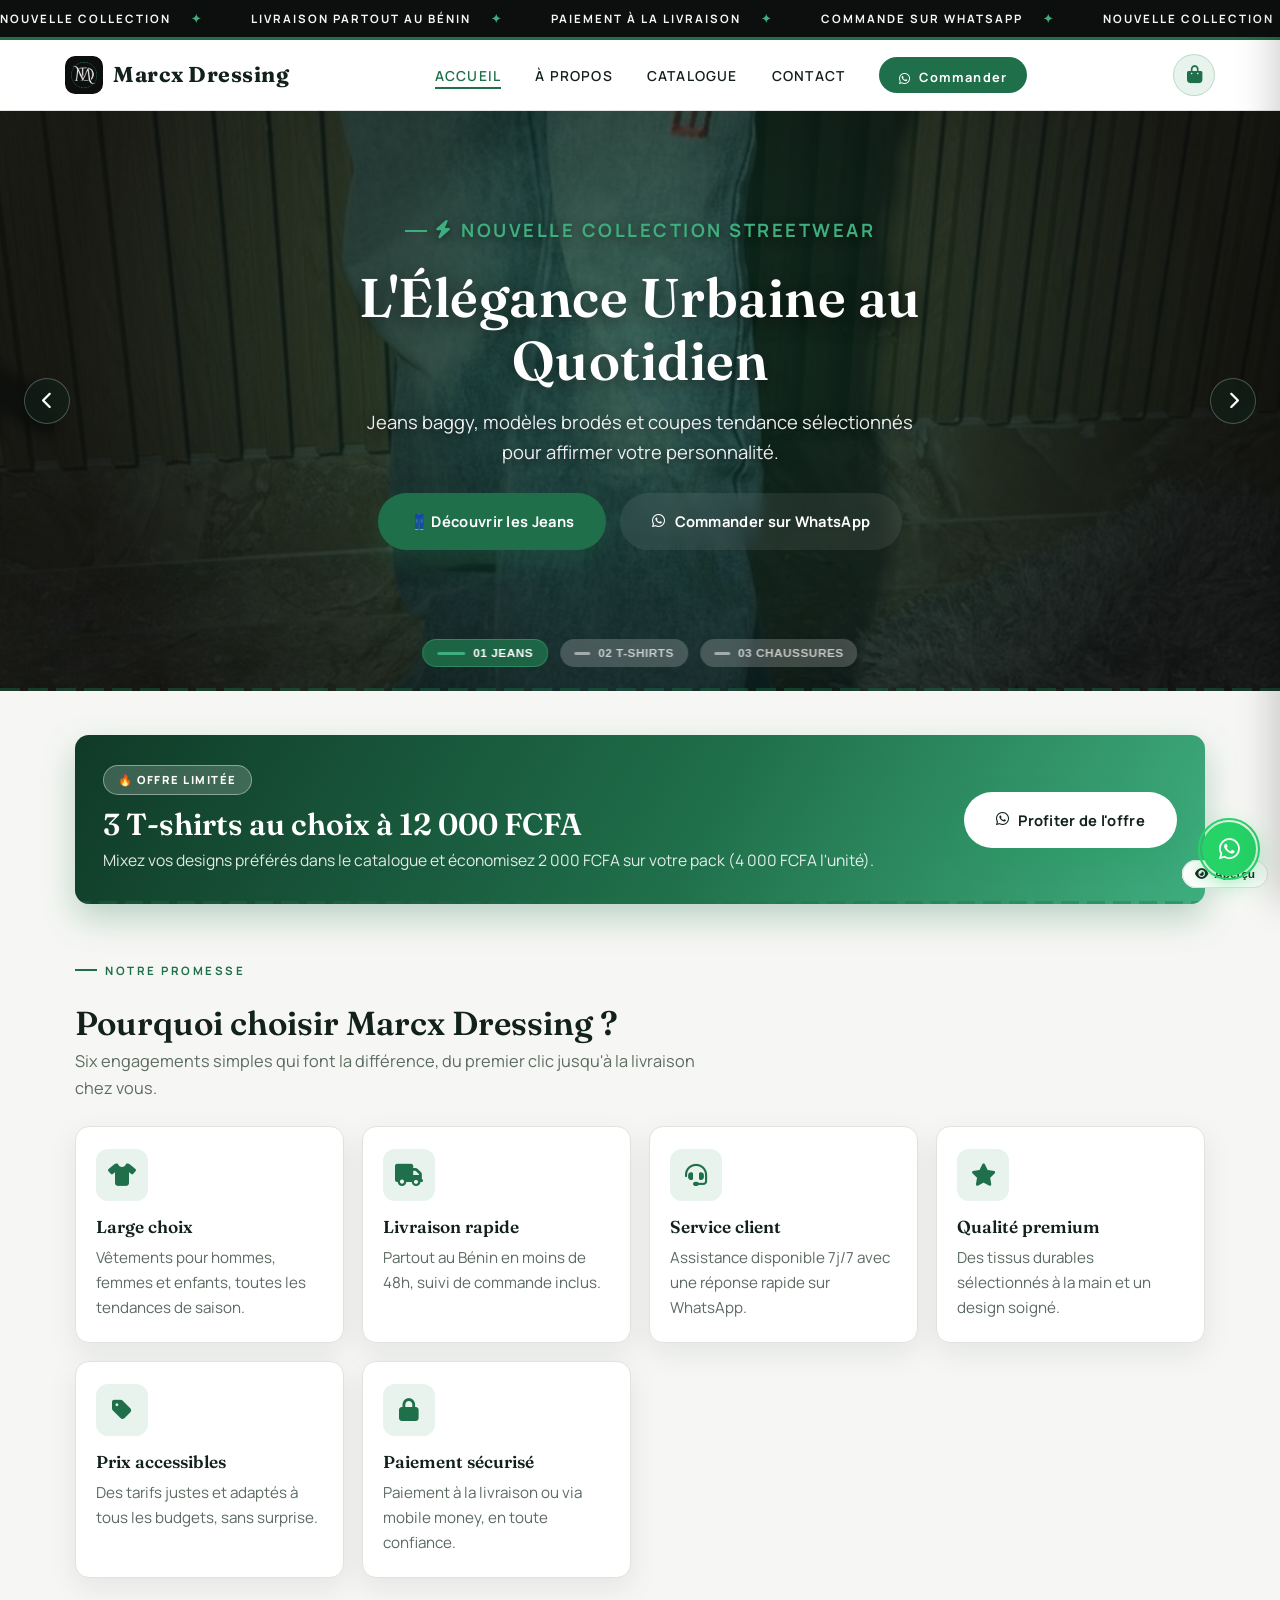
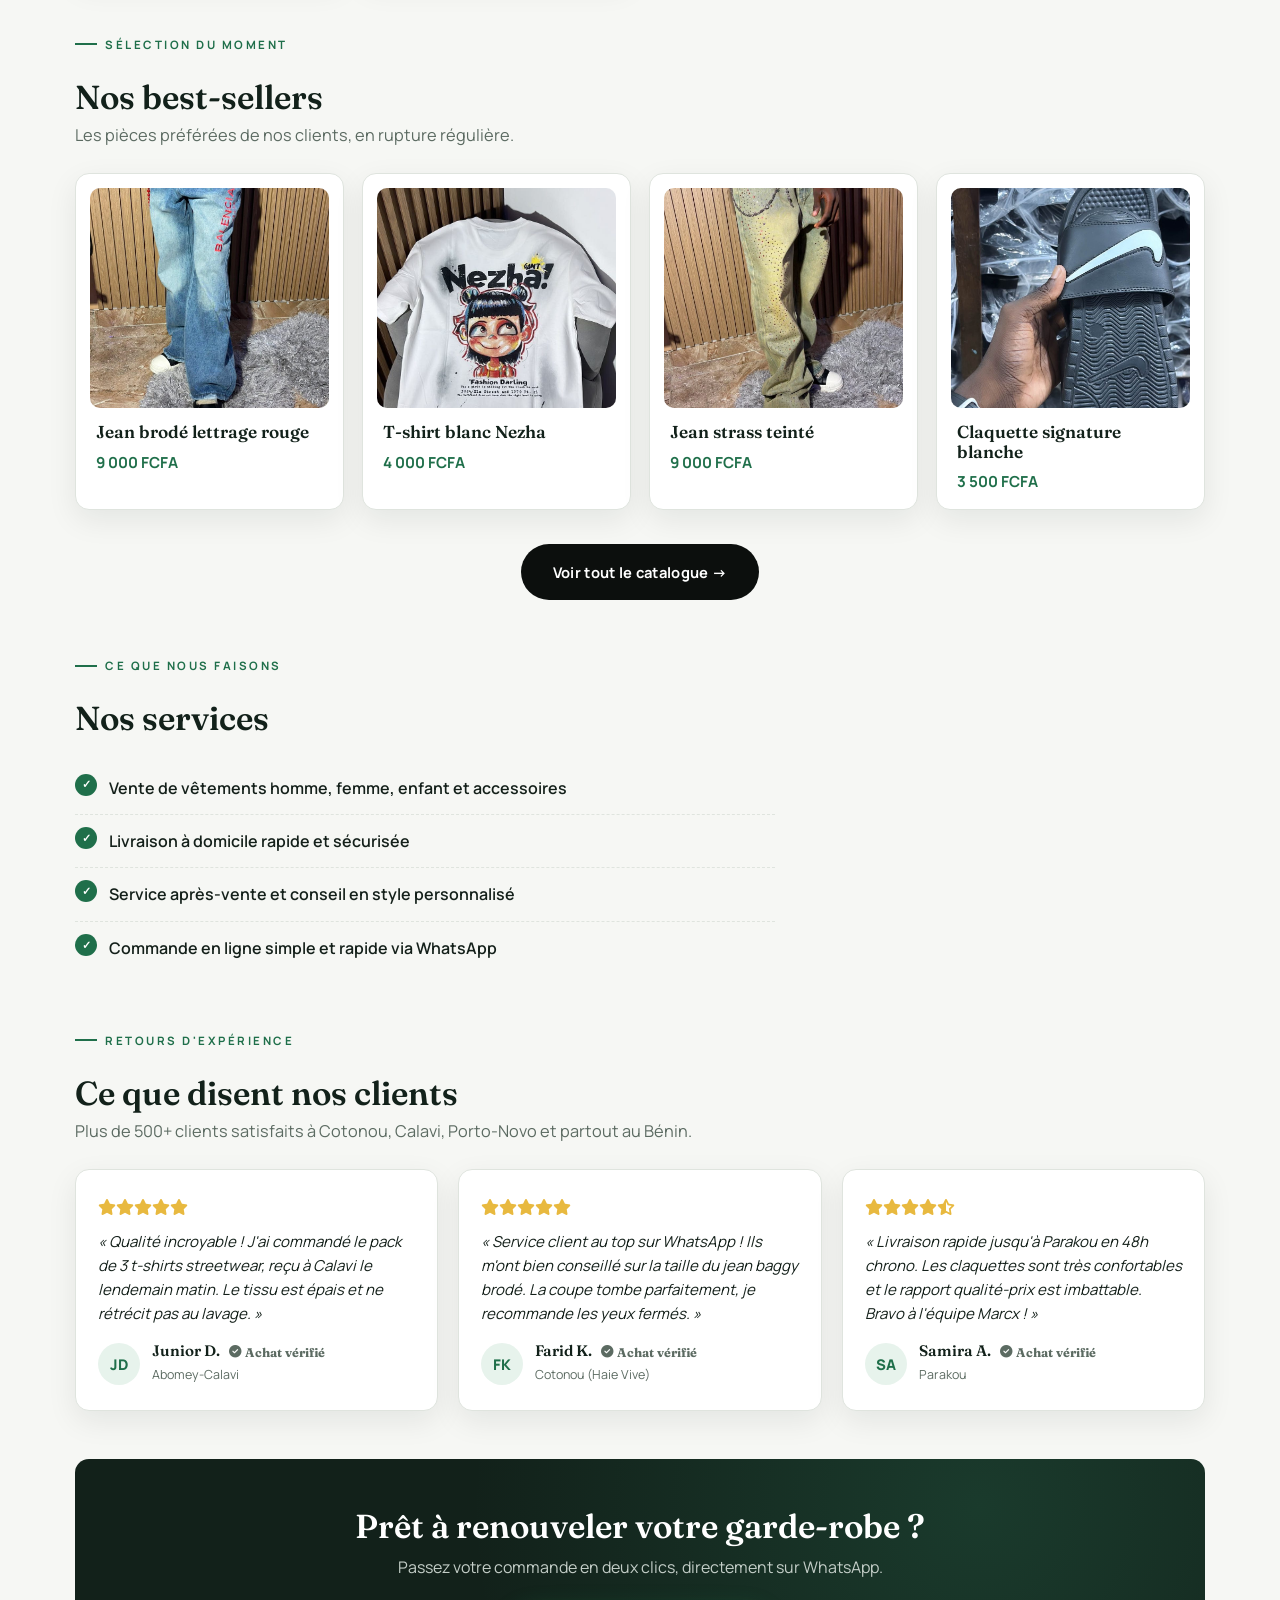
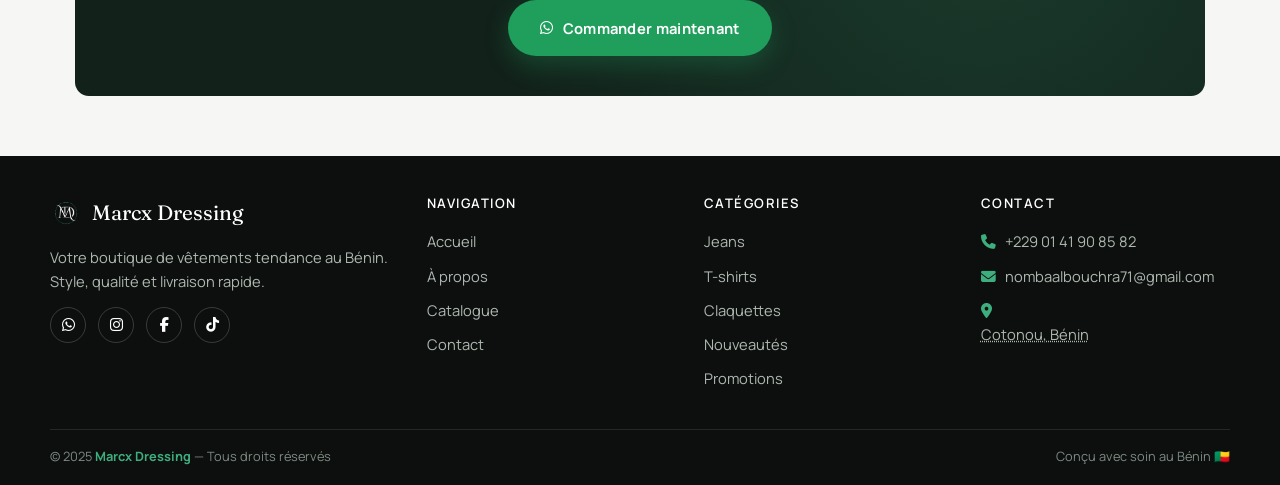
==== commit 1cd78d50: "Add files via upload" ====
--- a/index.html
+++ b/index.html
@@ -1,15 +1,64 @@
 <!DOCTYPE html>
 <html lang="fr">
 <head>
-  <meta charset="UTF-8" />
+    <meta charset="UTF-8" />
   <meta name="viewport" content="width=device-width, initial-scale=1.0" />
-  <title>Marcx Dressing — Le style qui vous ressemble</title>
-  <meta name="description" content="Marcx Dressing, boutique de vêtements tendance au Bénin pour homme, femme et enfant. Qualité, style et livraison rapide partout au Bénin." />
-  <link rel="canonical" href="https://www.marcxdressing.com/" />
+  <title>Marcx Dressing — Boutique Vêtements Tendance au Bénin | Cotonou</title>
+  <meta name="description" content="Marcx Dressing, votre boutique de vêtements tendance à Cotonou, Bénin. Jeans, T-shirts, Claquettes pour homme, femme et enfant. Livraison partout au Bénin. Commande WhatsApp." />
+  <meta name="keywords" content="boutique vêtements Cotonou, mode Bénin, jeans tendance Bénin, t-shirts Cotonou, livraison vêtements Bénin, Marcx Dressing" />
+  <meta name="robots" content="index, follow" />
+  <link rel="canonical" href="https://marcx-dressing.onrender.com/" />
+  <meta name="google-site-verification" content="googled7d0502dbe31b772" />
+
+  <!-- Open Graph / Facebook -->
+  <meta property="og:type" content="website" />
+  <meta property="og:url" content="https://marcx-dressing.onrender.com/" />
+  <meta property="og:title" content="Marcx Dressing — Boutique Vêtements Tendance au Bénin | Cotonou" />
+  <meta property="og:description" content="Marcx Dressing, votre boutique de vêtements tendance à Cotonou, Bénin. Jeans, T-shirts, Claquettes pour homme, femme et enfant. Livraison partout au Bénin. Commande WhatsApp." />
+  <meta property="og:image" content="https://marcx-dressing.onrender.com/images/catalogue/jeans/jean-brode-lettrage-rouge.jpg" />
+  <meta property="og:locale" content="fr_BJ" />
+  <meta property="og:site_name" content="Marcx Dressing" />
+
+  <!-- Twitter Card -->
+  <meta name="twitter:card" content="summary_large_image" />
+  <meta name="twitter:title" content="Marcx Dressing — Boutique Vêtements Tendance au Bénin | Cotonou" />
+  <meta name="twitter:description" content="Marcx Dressing, votre boutique de vêtements tendance à Cotonou, Bénin. Jeans, T-shirts, Claquettes pour homme, femme et enfant. Livraison partout au Bénin. Commande WhatsApp." />
+  <meta name="twitter:image" content="https://marcx-dressing.onrender.com/images/catalogue/jeans/jean-brode-lettrage-rouge.jpg" />
   <link rel="stylesheet" href="https://cdnjs.cloudflare.com/ajax/libs/font-awesome/6.4.0/css/all.min.css" />
   <link rel="icon" href="images/logo/favicon-32.png" type="image/png" />
   <link rel="apple-touch-icon" href="images/logo/favicon-180.png" />
   <link rel="stylesheet" href="style.css" />
+
+  <script type="application/ld+json">
+  {
+    "@context": "https://schema.org",
+    "@type": "ClothingStore",
+    "name": "Marcx Dressing",
+    "url": "https://marcx-dressing.onrender.com",
+    "logo": "https://marcx-dressing.onrender.com/images/logo/logo-badge.png",
+    "image": "https://marcx-dressing.onrender.com/images/catalogue/jeans/jean-brode-lettrage-rouge.jpg",
+    "description": "Boutique de vêtements tendance à Cotonou, Bénin. Jeans, T-shirts, Claquettes pour homme, femme et enfant.",
+    "address": {
+      "@type": "PostalAddress",
+      "addressLocality": "Cotonou",
+      "addressCountry": "BJ"
+    },
+    "geo": {
+      "@type": "GeoCoordinates",
+      "latitude": 6.372057027073176,
+      "longitude": 2.463993449963338
+    },
+    "telephone": "+2290141908582",
+    "email": "nombaalbouchra71@gmail.com",
+    "openingHours": "Mo-Sa 08:30-19:30",
+    "priceRange": "3500-9000 FCFA",
+    "sameAs": [
+      "https://wa.me/2290141908582",
+      "https://www.instagram.com/mr_marcx3",
+      "https://www.tiktok.com/@marcx740"
+    ]
+  }
+  </script>
 </head>
 <body>
 
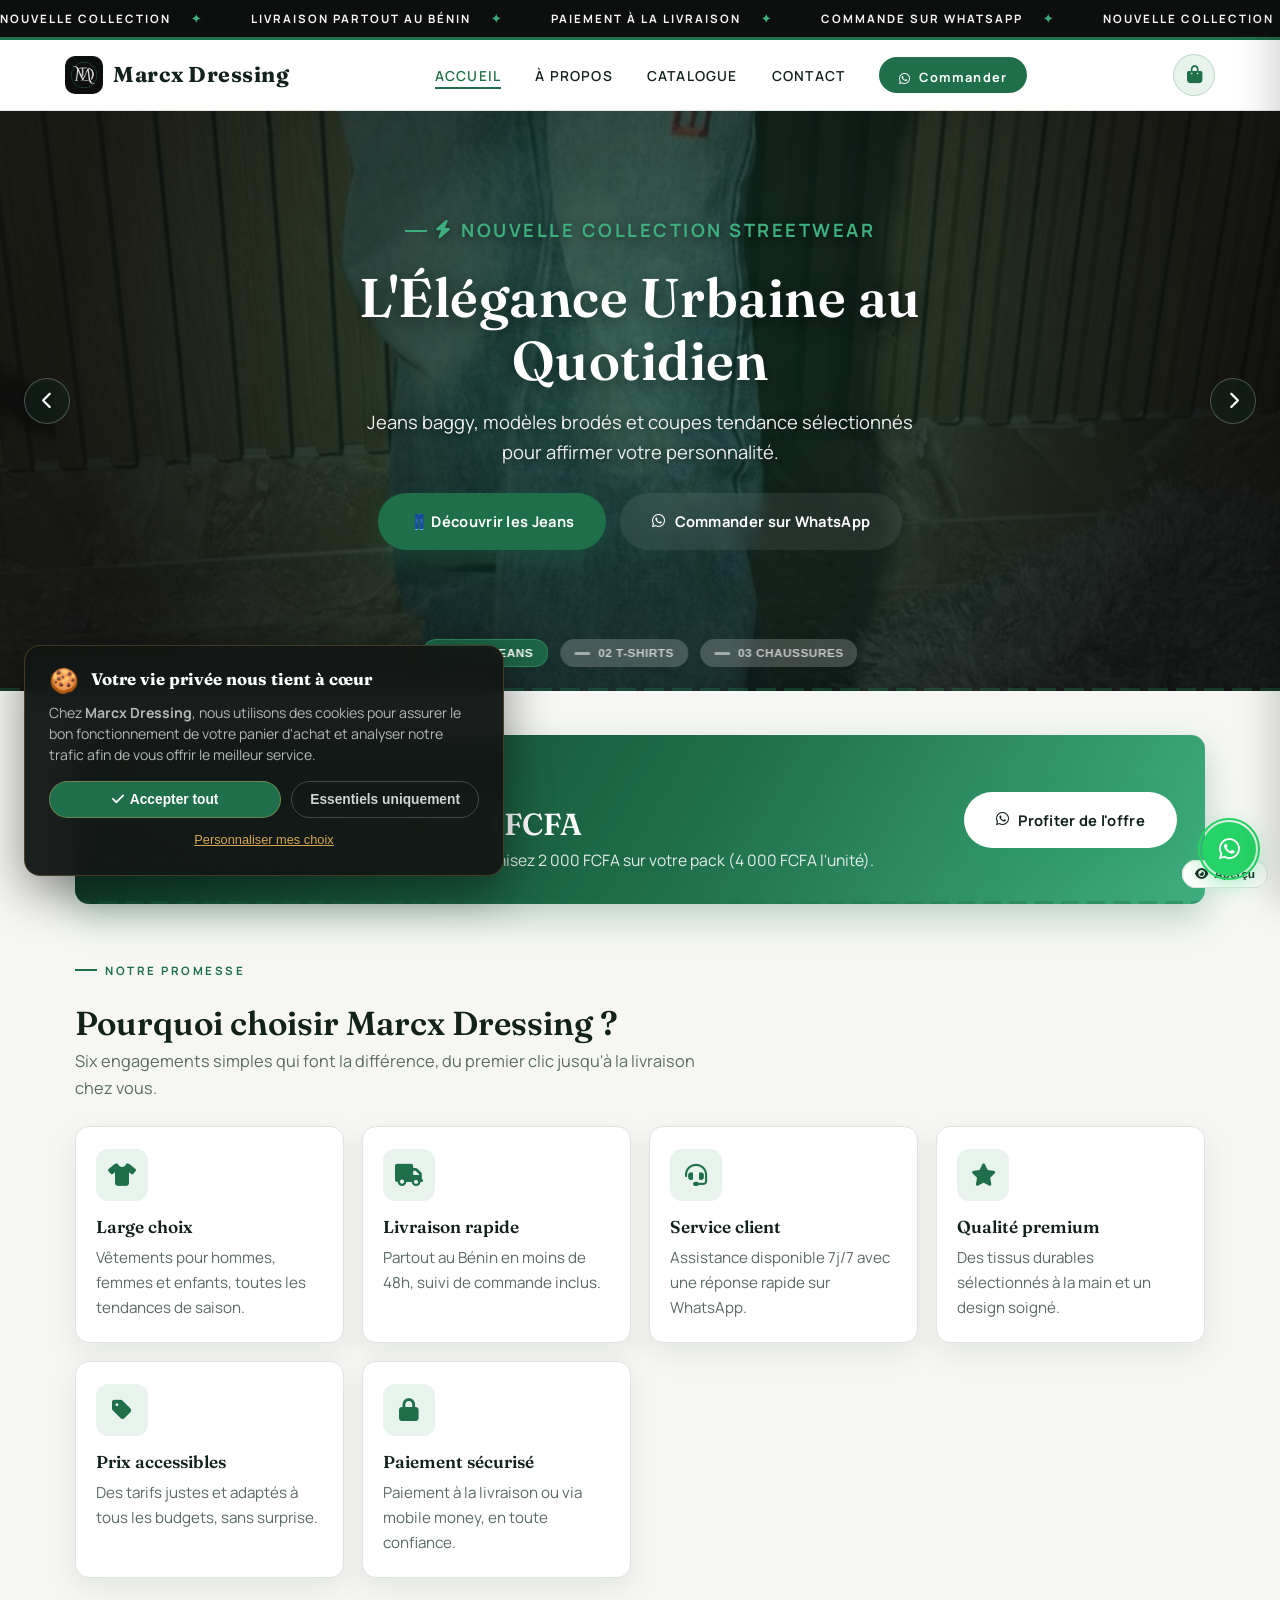
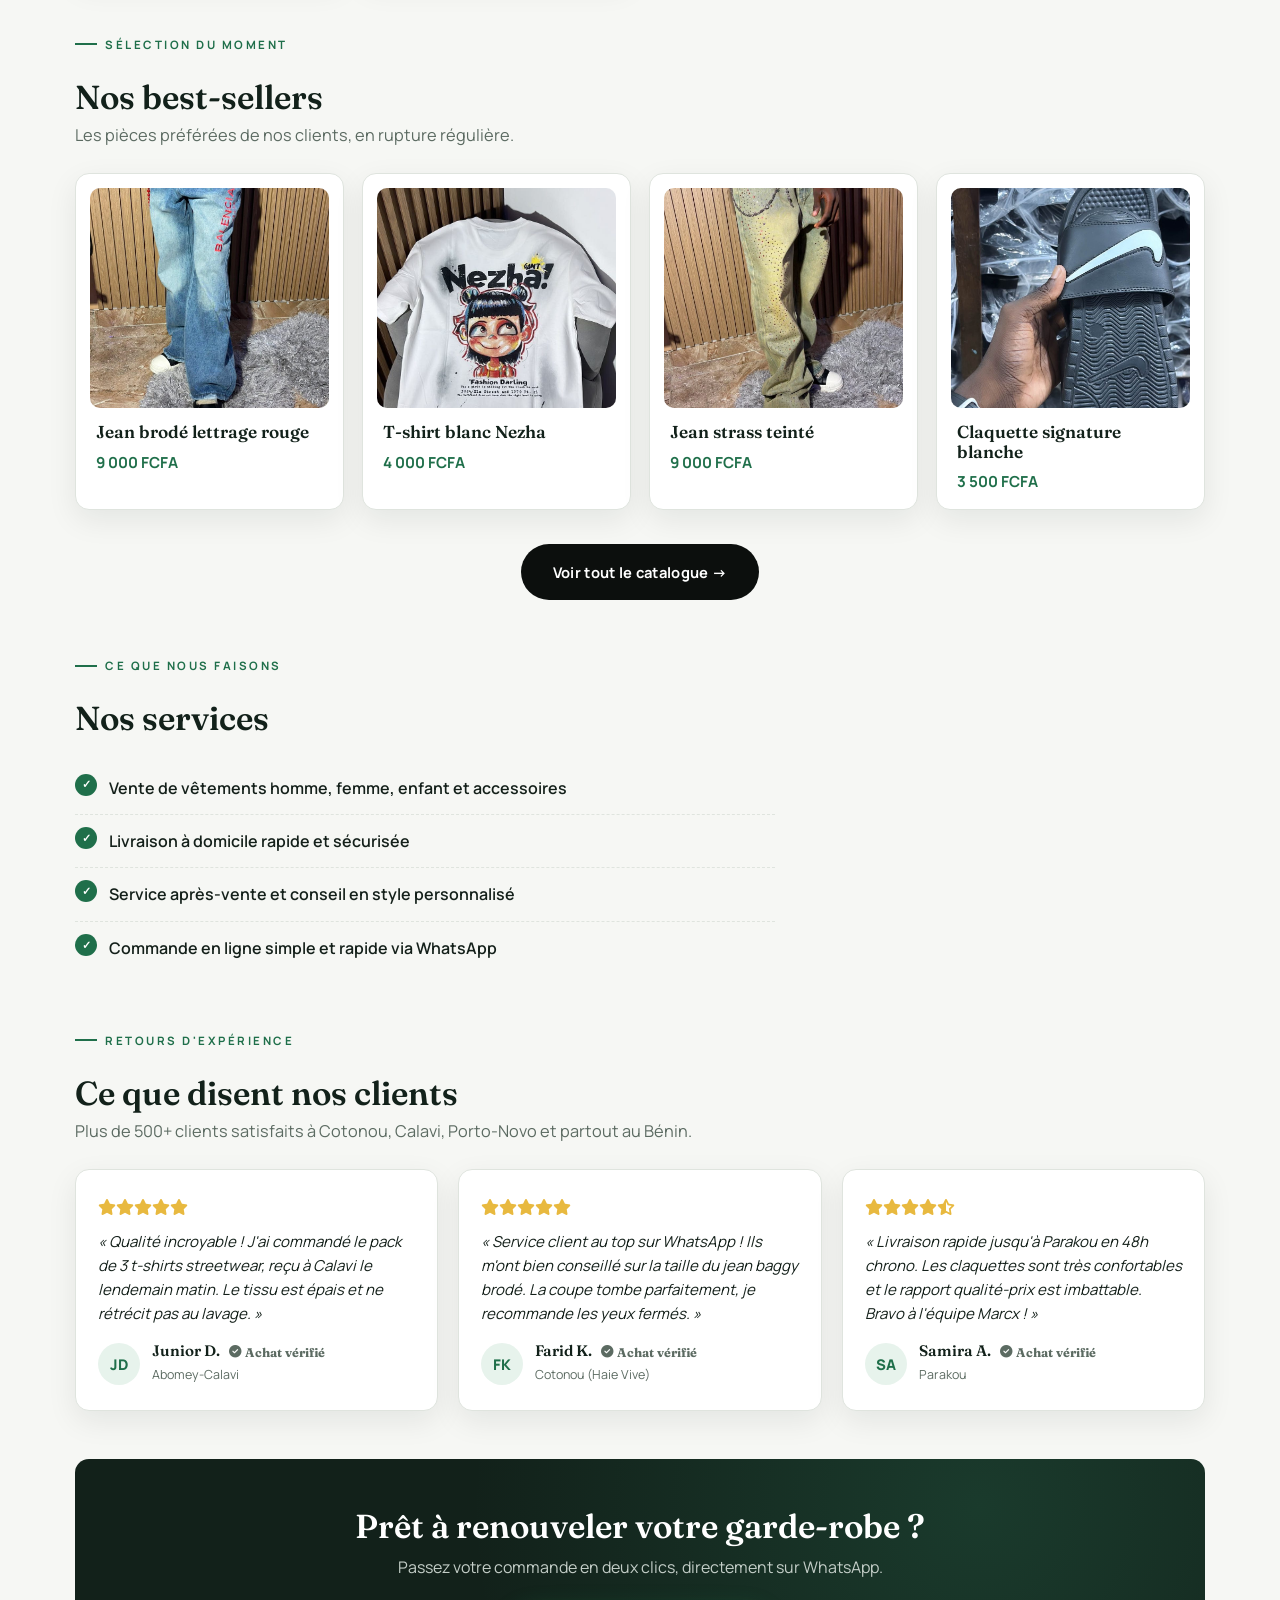
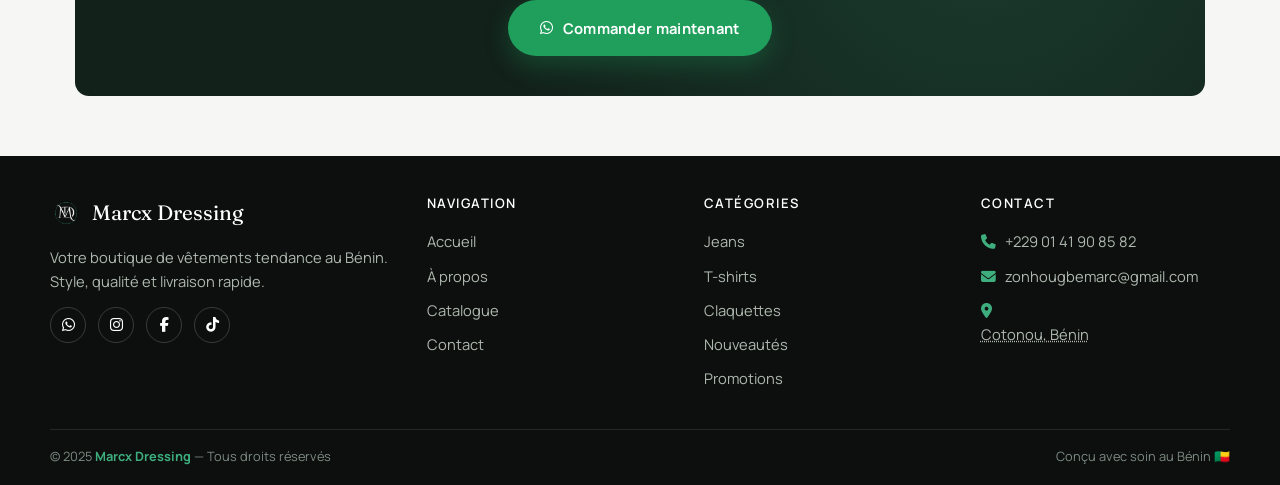
==== commit 59ec4907: "Add files via upload" ====
--- a/index.html
+++ b/index.html
@@ -49,7 +49,7 @@
       "longitude": 2.463993449963338
     },
     "telephone": "+2290141908582",
-    "email": "nombaalbouchra71@gmail.com",
+    "email": "zonhougbemarc@gmail.com",
     "openingHours": "Mo-Sa 08:30-19:30",
     "priceRange": "3500-9000 FCFA",
     "sameAs": [
@@ -358,7 +358,7 @@
       <div>
         <h4>Contact</h4>
         <p><i class="fas fa-phone" style="color:var(--green-bright); margin-right:6px;"></i> +229 01 41 90 85 82</p>
-        <p><i class="fas fa-envelope" style="color:var(--green-bright); margin-right:6px;"></i> nombaalbouchra71@gmail.com</p>
+        <p><i class="fas fa-envelope" style="color:var(--green-bright); margin-right:6px;"></i> zonhougbemarc@gmail.com</p>
         <p><i class="fas fa-location-dot" style="color:var(--green-bright); margin-right:6px;"></i> <a href="https://www.google.com/maps?q=6.372057027073176,2.463993449963338" target="_blank" style="color:inherit; text-decoration:underline dotted;">Cotonou, Bénin</a></p>
       </div>
     </div>
--- a/style.css
+++ b/style.css
@@ -1,1595 +1,1841 @@
-/* =========================================================
-   MARCX DRESSING — Feuille de style principale
-   Palette : noir / vert / blanc — signature "point de couture"
-   ========================================================= */
-
-@import url('https://fonts.googleapis.com/css2?family=Fraunces:ital,opsz,wght@0,9..144,400;0,9..144,500;0,9..144,600;0,9..144,700;1,9..144,500&family=Manrope:wght@400;500;600;700;800&display=swap');
-
-:root{
-  /* Couleurs */
-  --black: #0c0f0d;
-  --near-black: #12211a;
-  --forest: #103a28;
-  --green: #1f6f4a;
-  --green-bright: #3fae7f;
-  --green-soft: #e7f3ec;
-  --white: #ffffff;
-  --off-white: #f6f7f4;
-  --line: #dfe4de;
-  --text: #14201a;
-  --text-muted: #5c6b62;
-
-  /* Typo */
-  --font-display: 'Fraunces', Georgia, serif;
-  --font-body: 'Manrope', 'Segoe UI', sans-serif;
-
-  /* Autres */
-  --radius: 14px;
-  --radius-sm: 8px;
-  --shadow-soft: 0 10px 30px rgba(12, 30, 22, 0.08);
-  --shadow-hover: 0 18px 40px rgba(12, 30, 22, 0.16);
-  --stitch: repeating-linear-gradient(90deg, var(--green) 0 10px, transparent 10px 18px);
-}
-
-*{ margin:0; padding:0; box-sizing:border-box; }
-
-html{ scroll-behavior:smooth; }
-
-body{
-  font-family: var(--font-body);
-  background: var(--off-white);
-  color: var(--text);
-  line-height: 1.65;
-  font-size: 16px;
-  -webkit-font-smoothing: antialiased;
-}
-
-a{ color: var(--green); text-decoration:none; }
-a:hover{ color: var(--green-bright); }
-
-img{ max-width:100%; display:block; }
-
-.eyebrow{
-  display:inline-flex;
-  align-items:center;
-  gap:8px;
-  font-family: var(--font-body);
-  font-weight:700;
-  font-size:0.72rem;
-  letter-spacing:2.5px;
-  text-transform:uppercase;
-  color: var(--green);
-}
-.eyebrow::before{
-  content:"";
-  width:22px; height:2px;
-  background: var(--green);
-  display:inline-block;
-}
-
-h1,h2,h3,h4{
-  font-family: var(--font-display);
-  color: var(--near-black);
-  font-weight:600;
-  line-height:1.15;
-}
-
-/* =========== Marquee / bandeau signature =========== */
-.marquee{
-  background: var(--black);
-  color: var(--off-white);
-  overflow:hidden;
-  white-space:nowrap;
-  border-bottom: 3px solid var(--green);
-}
-.marquee__track{
-  display:inline-flex;
-  gap:48px;
-  padding: 9px 0;
-  animation: scroll-left 26s linear infinite;
-}
-.marquee__track span{
-  font-family: var(--font-body);
-  font-size: 0.72rem;
-  font-weight:700;
-  letter-spacing: 2px;
-  text-transform: uppercase;
-  display:inline-flex;
-  align-items:center;
-  gap:10px;
-  color: var(--off-white);
-}
-.marquee__track span::after{
-  content:"✦";
-  color: var(--green-bright);
-  margin-left:10px;
-}
-@keyframes scroll-left{
-  0%{ transform: translateX(0); }
-  100%{ transform: translateX(-50%); }
-}
-@media (prefers-reduced-motion: reduce){
-  .marquee__track{ animation:none; }
-}
-
-/* =========== Navigation =========== */
-.topbar{
-  position: sticky;
-  top:0;
-  z-index: 500;
-  background: rgba(255,255,255,0.92);
-  backdrop-filter: blur(10px);
-  border-bottom: 1px solid var(--line);
-}
-nav.mainnav{
-  max-width: 1200px;
-  margin:0 auto;
-  padding: 14px 25px;
-  display:flex;
-  align-items:center;
-  justify-content:space-between;
-  gap: 20px;
-}
-.brand{
-  display:flex;
-  align-items:center;
-  gap:10px;
-  font-family: var(--font-display);
-  font-weight:700;
-  font-size:1.35rem;
-  color: var(--near-black);
-  letter-spacing: 0.5px;
-}
-.brand:hover{ color: var(--near-black); }
-.brand-mark{
-  width:38px; height:38px;
-  border-radius:10px;
-  flex-shrink:0;
-  display:block;
-}
-.footer-brand .brand-mark{ width:32px; height:32px; }
-
-.navlinks{
-  display:flex;
-  align-items:center;
-  gap: 34px;
-  list-style:none;
-}
-.navlinks a{
-  color: var(--text);
-  font-weight:600;
-  font-size: 0.86rem;
-  text-transform:uppercase;
-  letter-spacing: 1.2px;
-  position:relative;
-  padding-bottom:4px;
-}
-.navlinks a::after{
-  content:"";
-  position:absolute;
-  left:0; bottom:0;
-  width:0%; height:2px;
-  background: var(--green);
-  transition: width 0.25s ease;
-}
-.navlinks a:hover::after,
-.navlinks a.active::after{ width:100%; }
-.navlinks a.active{ color: var(--green); }
-
-.nav-cta{
-  background: var(--green);
-  color: var(--white) !important;
-  padding: 10px 20px;
-  border-radius: 30px;
-  font-weight:700 !important;
-  font-size:0.8rem !important;
-  letter-spacing:1px;
-  display:inline-flex;
-  align-items:center;
-  gap:8px;
-  text-transform:none !important;
-  transition: background .25s ease, transform .2s ease;
-}
-.nav-cta:hover{ background: var(--near-black); color:#fff !important; transform: translateY(-1px); }
-
-.burger{
-  display:none;
-  flex-direction:column;
-  justify-content:center;
-  gap:6px;
-  background:none;
-  border:none;
-  cursor:pointer;
-  padding:8px;
-  width:40px;
-  height:40px;
-  border-radius:8px;
-  transition: background 0.2s ease;
-}
-.burger:hover{
-  background: var(--green-soft);
-}
-.burger span{
-  width:24px;
-  height:2.5px;
-  background: var(--near-black);
-  border-radius:2px;
-  transition: transform 0.3s ease, opacity 0.25s ease;
-  transform-origin: center;
-}
-.burger.open span:nth-child(1){
-  transform: translateY(8.5px) rotate(45deg);
-}
-.burger.open span:nth-child(2){
-  opacity: 0;
-}
-.burger.open span:nth-child(3){
-  transform: translateY(-8.5px) rotate(-45deg);
-}
-
-/* =========== Header / hero classique (pour sous-pages) =========== */
-header.hero{
-  position:relative;
-  background: radial-gradient(circle at 15% 20%, #17402c 0%, var(--black) 65%);
-  color: var(--off-white);
-  padding: 56px 20px 46px;
-  text-align:center;
-  overflow:hidden;
-}
-header.hero::before{
-  content:"";
-  position:absolute; inset:0;
-  background-image: var(--stitch);
-  background-size: 28px 3px;
-  background-repeat:repeat-x;
-  background-position: bottom;
-  opacity:0.5;
-  pointer-events:none;
-}
-header.hero .eyebrow{ color: var(--green-bright); justify-content:center; }
-header.hero .eyebrow::before{ background: var(--green-bright); }
-header.hero h1{
-  color: var(--white);
-  font-size: clamp(2.2rem, 4.5vw, 3.2rem);
-  letter-spacing: 0.5px;
-  margin: 14px 0 16px;
-}
-header.hero p{
-  position:relative;
-  max-width: 560px;
-  margin: 0 auto;
-  font-size: 1.08rem;
-  line-height: 1.6;
-  color: #ffffff;
-  text-shadow: 0 2px 12px rgba(0,0,0,0.55);
-}
-header.hero.compact{ padding: 40px 20px 36px; }
-
-/* =========== Hero Slider (3 Images Dynamiques) =========== */
-.hero-slider-wrap{
-  position: relative;
-  width: 100%;
-  height: 580px;
-  min-height: 480px;
-  background: var(--black);
-  overflow: hidden;
-}
-.hero-slider{
-  position: absolute;
-  inset: 0;
-  width: 100%;
-  height: 100%;
-}
-.hero-slide{
-  position: absolute;
-  inset: 0;
-  width: 100%;
-  height: 100%;
-  opacity: 0;
-  visibility: hidden;
-  pointer-events: none;
-  display: flex;
-  align-items: center;
-  justify-content: center;
-  text-align: center;
-  padding: 60px 24px 100px;
-  transition: opacity .9s cubic-bezier(0.4, 0, 0.2, 1), visibility .9s;
-  z-index: 1;
-}
-.hero-slide.active{
-  opacity: 1;
-  visibility: visible;
-  pointer-events: auto;
-  z-index: 2;
-}
-.hero-slide-bg{
-  position: absolute;
-  inset: 0;
-  background-image: var(--bg);
-  background-size: cover;
-  background-position: center;
-  transform: scale(1);
-  transition: transform 8s ease-out;
-  will-change: transform;
-}
-.hero-slide.active .hero-slide-bg{
-  transform: scale(1.07);
-}
-.hero-slide-overlay{
-  position: absolute;
-  inset: 0;
-  background: radial-gradient(circle at 50% 40%, rgba(16, 58, 40, 0.72) 0%, rgba(12, 15, 13, 0.92) 80%);
-}
-.hero-slide-overlay::after{
-  content: "";
-  position: absolute;
-  inset: 0;
-  background-image: var(--stitch);
-  background-size: 28px 3px;
-  background-repeat: repeat-x;
-  background-position: bottom;
-  opacity: 0.4;
-}
-.hero-slide-content{
-  position: relative;
-  z-index: 3;
-  max-width: 720px;
-  margin: 0 auto;
-  color: #fff;
-  transform: translateY(20px);
-  opacity: 0;
-  transition: transform .7s cubic-bezier(0.2, 0.8, 0.2, 1) .2s, opacity .7s ease .2s;
-}
-.hero-slide.active .hero-slide-content{
-  transform: translateY(0);
-  opacity: 1;
-}
-.hero-slide-content .eyebrow{
-  color: var(--green-bright);
-  justify-content: center;
-  margin-bottom: 12px;
-}
-.hero-slide-content .eyebrow::before{
-  background: var(--green-bright);
-}
-.hero-slide-content h1{
-  color: #ffffff;
-  font-size: clamp(2.1rem, 4.8vw, 3.4rem);
-  letter-spacing: 0.5px;
-  margin: 10px 0 16px;
-  line-height: 1.15;
-  text-shadow: 0 4px 20px rgba(0,0,0,0.6);
-}
-.hero-slide-content p{
-  font-size: clamp(1rem, 2vw, 1.15rem);
-  color: rgba(255, 255, 255, 0.92);
-  line-height: 1.6;
-  max-width: 580px;
-  margin: 0 auto 26px;
-  text-shadow: 0 2px 10px rgba(0,0,0,0.5);
-}
-.hero-slide-actions{
-  display: flex;
-  gap: 14px;
-  justify-content: center;
-  flex-wrap: wrap;
-}
-.btn-outline-white{
-  background: rgba(255, 255, 255, 0.08);
-  border: 1.5px solid rgba(255, 255, 255, 0.45);
-  color: #fff;
-  backdrop-filter: blur(6px);
-}
-.btn-outline-white:hover{
-  background: #fff;
-  color: var(--near-black);
-  border-color: #fff;
-}
-
-/* Slider Arrows */
-.slider-arrow{
-  position: absolute;
-  top: 50%;
-  transform: translateY(-50%);
-  width: 46px;
-  height: 46px;
-  border-radius: 50%;
-  background: rgba(18, 33, 26, 0.65);
-  border: 1px solid rgba(255, 255, 255, 0.25);
-  color: #fff;
-  font-size: 1.1rem;
-  display: flex;
-  align-items: center;
-  justify-content: center;
-  cursor: pointer;
-  z-index: 10;
-  backdrop-filter: blur(8px);
-  transition: all .25s ease;
-}
-.slider-arrow:hover{
-  background: var(--green);
-  border-color: var(--green);
-  transform: translateY(-50%) scale(1.08);
-}
-.slider-arrow.prev{ left: 24px; }
-.slider-arrow.next{ right: 24px; }
-
-/* Slider Indicators */
-.slider-indicators{
-  position: absolute;
-  bottom: 24px;
-  left: 50%;
-  transform: translateX(-50%);
-  display: flex;
-  gap: 12px;
-  z-index: 10;
-}
-.slider-indicators .indicator{
-  background: rgba(255, 255, 255, 0.2);
-  border: none;
-  cursor: pointer;
-  padding: 6px 14px;
-  border-radius: 20px;
-  display: flex;
-  align-items: center;
-  gap: 8px;
-  transition: all .3s ease;
-  backdrop-filter: blur(6px);
-}
-.slider-indicators .indicator .bar{
-  width: 16px;
-  height: 3px;
-  background: rgba(255, 255, 255, 0.5);
-  border-radius: 2px;
-  transition: width .3s ease, background .3s ease;
-}
-.slider-indicators .indicator .label{
-  font-size: 0.74rem;
-  font-weight: 700;
-  color: rgba(255, 255, 255, 0.7);
-  letter-spacing: 0.5px;
-  text-transform: uppercase;
-}
-.slider-indicators .indicator.active{
-  background: rgba(31, 111, 74, 0.85);
-  border: 1px solid rgba(63, 174, 127, 0.5);
-}
-.slider-indicators .indicator.active .bar{
-  width: 28px;
-  background: var(--green-bright);
-}
-.slider-indicators .indicator.active .label{
-  color: #ffffff;
-}
-
-@media (max-width: 768px){
-  .hero-slider-wrap{ height: 480px; min-height: 380px; }
-  .slider-arrow{ display: none; }
-  .slider-indicators .indicator .label{ display: none; }
-  .slider-indicators .indicator{ padding: 6px; border-radius: 50%; }
-  .slider-indicators .indicator .bar{ width: 8px; height: 8px; border-radius: 50%; }
-  .slider-indicators .indicator.active .bar{ width: 22px; border-radius: 4px; }
-}
-
-/* =========== Layout generic =========== */
-main{
-  max-width: 1180px;
-  margin: 0 auto;
-  padding: 44px 25px 30px;
-}
-section{ margin-bottom: 48px; }
-section:last-child{ margin-bottom: 30px; }
-
-h2.section-title{
-  font-size: clamp(1.6rem, 2.6vw, 2.1rem);
-  margin: 8px 0 6px;
-}
-.section-head{ margin-bottom: 24px; }
-.section-head p.section-sub{
-  color: var(--text-muted);
-  max-width: 620px;
-  font-size: 1.02rem;
-  margin-top: 6px;
-}
-
-p{ margin-bottom: 16px; color: var(--text); }
-
-/* =========== Cards =========== */
-.grid-4{
-  display:grid;
-  grid-template-columns: repeat(auto-fit, minmax(230px,1fr));
-  gap: 18px;
-}
-.card{
-  background: var(--white);
-  padding: 22px 20px;
-  border-radius: var(--radius);
-  border: 1px solid var(--line);
-  box-shadow: var(--shadow-soft);
-  transition: transform .25s ease, box-shadow .25s ease, border-color .25s ease;
-}
-.card:hover{
-  transform: translateY(-5px);
-  box-shadow: var(--shadow-hover);
-  border-color: var(--green-bright);
-}
-.card .icon{
-  width:52px; height:52px;
-  border-radius: 12px;
-  background: var(--green-soft);
-  color: var(--green);
-  display:flex; align-items:center; justify-content:center;
-  font-size:1.4rem;
-  margin-bottom:16px;
-}
-.card h3{ font-size: 1.08rem; margin-bottom:8px; color: var(--near-black); }
-.card p{ font-size:0.95rem; color: var(--text-muted); margin-bottom:0; }
-
-/* =========== Buttons =========== */
-.btn{
-  display:inline-flex;
-  align-items:center;
-  gap:9px;
-  padding: 14px 30px;
-  border-radius: 30px;
-  font-weight:700;
-  font-size: 0.92rem;
-  letter-spacing: 0.3px;
-  cursor:pointer;
-  border: 2px solid transparent;
-  transition: all .25s ease;
-}
-.btn-primary{ background: var(--green); color: var(--white); box-shadow: 0 10px 24px rgba(31,111,74,0.28); }
-.btn-primary:hover{ background: var(--near-black); color:#fff; transform: translateY(-2px); }
-.btn-dark{ background: var(--black); color:#fff; }
-.btn-dark:hover{ background: var(--forest); color:#fff; transform: translateY(-2px); }
-.btn-outline{ background: transparent; border-color: var(--near-black); color: var(--near-black); }
-.btn-outline:hover{ background: var(--near-black); color:#fff; }
-.btn-whatsapp{ background:#1f9e5c; color:#fff; box-shadow: 0 10px 24px rgba(31,158,92,0.28); }
-.btn-whatsapp:hover{ background:#187e49; color:#fff; transform: translateY(-2px); }
-
-/* =========== Lists (checkmarks) =========== */
-ul.check-list{ list-style:none; }
-ul.check-list li{
-  padding: 13px 0 13px 34px;
-  position:relative;
-  border-bottom: 1px dashed var(--line);
-  font-weight:600;
-  color: var(--text);
-}
-ul.check-list li:last-child{ border-bottom:none; }
-ul.check-list li::before{
-  content:"✓";
-  position:absolute;
-  left:0; top:12px;
-  width:22px; height:22px;
-  border-radius:50%;
-  background: var(--green);
-  color:#fff;
-  font-size:0.7rem;
-  font-weight:800;
-  display:flex; align-items:center; justify-content:center;
-}
-
-/* =========== Team =========== */
-.team-grid{
-  display:grid;
-  grid-template-columns: repeat(auto-fit, minmax(230px,1fr));
-  gap: 18px;
-}
-.member{
-  background: var(--white);
-  padding: 24px 20px;
-  border-radius: var(--radius);
-  text-align:center;
-  border: 1px solid var(--line);
-  box-shadow: var(--shadow-soft);
-  transition: box-shadow .25s ease, transform .25s ease;
-}
-.member:hover{ box-shadow: var(--shadow-hover); transform: translateY(-4px); }
-.member .avatar{
-  width:74px; height:74px;
-  margin: 0 auto 16px;
-  border-radius:50%;
-  background: var(--near-black);
-  color: var(--green-bright);
-  display:flex; align-items:center; justify-content:center;
-  font-size:1.6rem;
-  font-family: var(--font-display);
-}
-.member h3{ color: var(--near-black); margin-bottom:2px; font-size:1.1rem; }
-.member .role{ color: var(--green); font-weight:700; font-size:0.8rem; text-transform:uppercase; letter-spacing:1px; margin-bottom:16px; display:block; }
-
-/* =========== FAQ accordion =========== */
-.faq-list{ display:flex; flex-direction:column; gap:12px; }
-.faq-item{
-  background: var(--white);
-  border: 1px solid var(--line);
-  border-radius: var(--radius-sm);
-  overflow:hidden;
-  transition: border-color .2s ease;
-}
-.faq-item.open{ border-color: var(--green-bright); }
-.faq-question{
-  width:100%;
-  background:none;
-  border:none;
-  text-align:left;
-  cursor:pointer;
-  padding: 20px 22px;
-  display:flex;
-  align-items:center;
-  justify-content:space-between;
-  gap: 16px;
-  font-family: var(--font-body);
-  font-weight:700;
-  font-size: 1rem;
-  color: var(--near-black);
-}
-.faq-question .num{
-  color: var(--green);
-  font-family: var(--font-display);
-  font-weight:600;
-  margin-right:14px;
-  font-size:0.95rem;
-}
-.faq-question .chevron{
-  flex-shrink:0;
-  width: 28px; height:28px;
-  border-radius:50%;
-  background: var(--green-soft);
-  color: var(--green);
-  display:flex; align-items:center; justify-content:center;
-  transition: transform .25s ease, background .25s ease, color .25s ease;
-  font-size: 0.85rem;
-}
-.faq-item.open .chevron{ transform: rotate(45deg); background: var(--green); color:#fff; }
-.faq-answer{
-  max-height:0;
-  overflow:hidden;
-  transition: max-height .35s ease;
-}
-.faq-answer-inner{
-  padding: 0 22px 22px 58px;
-  color: var(--text-muted);
-  font-size: 0.96rem;
-}
-
-/* =========== Footer =========== */
-footer.site-footer{
-  background: var(--black);
-  color: #cfd8d2;
-  padding: 40px 25px 0;
-}
-.footer-grid{
-  max-width: 1180px;
-  margin: 0 auto;
-  display:grid;
-  grid-template-columns: 1.4fr 1fr 1fr 1fr;
-  gap: 28px;
-  padding-bottom: 28px;
-  border-bottom: 1px solid rgba(255,255,255,0.1);
-}
-.footer-grid h4{
-  color:#fff;
-  font-family: var(--font-body);
-  font-size:0.82rem;
-  text-transform:uppercase;
-  letter-spacing:1.5px;
-  margin-bottom:18px;
-}
-.footer-grid p, .footer-grid a{
-  color:#aeb8b0;
-  font-size:0.92rem;
-  display:block;
-  margin-bottom:10px;
-}
-.footer-grid a:hover{ color: var(--green-bright); }
-.footer-brand{
-  display:flex; align-items:center; gap:10px;
-  font-family: var(--font-display);
-  color:#fff;
-  font-size:1.3rem;
-  margin-bottom:14px;
-}
-.footer-socials{ display:flex; gap:12px; margin-top:14px; }
-.footer-socials a{
-  width:36px; height:36px;
-  border-radius:50%;
-  border:1px solid rgba(255,255,255,0.18);
-  display:flex; align-items:center; justify-content:center;
-  color:#fff;
-  margin-bottom:0;
-  transition: background .2s ease, border-color .2s ease;
-}
-.footer-socials a:hover{ background: var(--green); border-color: var(--green); color:#fff; }
-.footer-bottom{
-  max-width:1180px;
-  margin:0 auto;
-  padding: 16px 0 18px;
-  display:flex;
-  justify-content:space-between;
-  flex-wrap:wrap;
-  gap:10px;
-  font-size: 0.8rem;
-  color:#7d8b83;
-}
-.footer-bottom strong{ color: var(--green-bright); }
-
-/* =========== CTA band =========== */
-.cta-band{
-  text-align:center;
-  background: var(--near-black);
-  background-image: radial-gradient(circle at 80% 20%, rgba(63,174,127,0.18), transparent 55%);
-  padding: 40px 25px;
-  border-radius: var(--radius);
-  color:#fff;
-}
-.cta-band h2{ color:#fff; border-bottom:none; }
-.cta-band p{ color:#c4cec8; max-width:520px; margin: 8px auto 20px; }
-
-/* =========== Promo banner =========== */
-.promo-banner{
-  position:relative;
-  overflow:hidden;
-  background: var(--green);
-  background-image: linear-gradient(120deg, var(--forest) 0%, var(--green) 55%, var(--green-bright) 100%);
-  border-radius: var(--radius);
-  padding: 30px 28px;
-  display:flex;
-  align-items:center;
-  justify-content:space-between;
-  gap: 20px;
-  flex-wrap: wrap;
-  color:#fff;
-  box-shadow: 0 14px 34px rgba(31,111,74,0.28);
-}
-.promo-banner::before{
-  content:"";
-  position:absolute;
-  inset:0;
-  background-image: var(--stitch);
-  background-size: 26px 3px;
-  background-repeat: repeat-x;
-  background-position: bottom;
-  opacity: 0.35;
-}
-.promo-banner-text{ position:relative; z-index:1; }
-.promo-tag{
-  display:inline-block;
-  background: rgba(255,255,255,0.18);
-  border: 1px solid rgba(255,255,255,0.4);
-  color:#fff;
-  font-size: 0.7rem;
-  font-weight: 800;
-  letter-spacing: 1.5px;
-  text-transform: uppercase;
-  padding: 5px 14px;
-  border-radius: 20px;
-  margin-bottom: 12px;
-}
-.promo-banner h3{
-  color:#fff;
-  font-size: clamp(1.35rem, 2.6vw, 1.9rem);
-  margin: 0 0 6px;
-}
-.promo-banner p{
-  color: rgba(255,255,255,0.88);
-  margin: 0;
-  font-size: 0.98rem;
-}
-.promo-banner .btn{
-  position:relative;
-  z-index:1;
-  flex-shrink:0;
-  background:#fff;
-  color: var(--near-black);
-}
-.promo-banner .btn:hover{ background: var(--black); color:#fff; }
-
-@media (max-width: 600px){
-  .promo-banner{ flex-direction:column; text-align:center; padding:26px 20px; }
-  .promo-banner .btn{ width:100%; justify-content:center; }
-}
-
-/* =========== Responsive =========== */
-@media (max-width: 900px){
-  .footer-grid{ grid-template-columns: 1fr 1fr; }
-}
-@media (max-width: 768px){
-  .navlinks{
-    position:fixed;
-    top:66px; left:0; right:0;
-    max-height: calc(100vh - 70px);
-    overflow-y: auto;
-    background:#fff;
-    flex-direction:column;
-    align-items:flex-start;
-    gap:0;
-    padding: 10px 25px 24px;
-    border-bottom:1px solid var(--line);
-    box-shadow: 0 16px 32px rgba(12, 33, 23, 0.12);
-    transform: translateY(-130%);
-    opacity:0;
-    transition: transform .25s cubic-bezier(0.4, 0, 0.2, 1), opacity .25s ease;
-    z-index: 400;
-  }
-  .navlinks.show{ transform: translateY(0); opacity:1; }
-  .navlinks li{ width:100%; padding:12px 0; border-bottom:1px dashed var(--line); }
-  .navlinks li:last-child{ border-bottom:none; }
-  .burger{ display:flex; }
-  header.hero{ padding: 64px 20px 54px; }
-  main{ padding-top: 50px; }
-  .footer-grid{ grid-template-columns: 1fr; }
-}
-
-/* =========== Nav Cart & Quick Actions =========== */
-.nav-actions{
-  display: flex;
-  align-items: center;
-  gap: 12px;
-}
-.cart-trigger-btn{
-  position: relative;
-  background: var(--green-soft);
-  color: var(--green);
-  border: 1px solid rgba(31, 111, 74, 0.2);
-  width: 42px;
-  height: 42px;
-  border-radius: 50%;
-  display: flex;
-  align-items: center;
-  justify-content: center;
-  font-size: 1.1rem;
-  cursor: pointer;
-  transition: all .25s ease;
-}
-.cart-trigger-btn:hover{
-  background: var(--green);
-  color: #fff;
-  transform: translateY(-2px);
-}
-.cart-badge{
-  position: absolute;
-  top: -4px;
-  right: -4px;
-  background: var(--black);
-  color: #fff;
-  font-size: 0.68rem;
-  font-weight: 800;
-  min-width: 20px;
-  height: 20px;
-  border-radius: 10px;
-  display: flex;
-  align-items: center;
-  justify-content: center;
-  padding: 0 4px;
-  border: 2px solid #fff;
-  transition: transform .2s ease;
-}
-
-/* =========== Cart Drawer =========== */
-.cart-backdrop{
-  position: fixed;
-  inset: 0;
-  background: rgba(12, 25, 18, 0.55);
-  backdrop-filter: blur(4px);
-  z-index: 998;
-  opacity: 0;
-  visibility: hidden;
-  transition: opacity .3s ease, visibility .3s ease;
-}
-.cart-backdrop.open{
-  opacity: 1;
-  visibility: visible;
-}
-.cart-drawer{
-  position: fixed;
-  top: 0;
-  right: 0;
-  width: 100%;
-  max-width: 420px;
-  height: 100vh;
-  background: #ffffff;
-  z-index: 999;
-  box-shadow: -8px 0 35px rgba(0,0,0,0.18);
-  display: flex;
-  flex-direction: column;
-  transform: translateX(100%);
-  transition: transform .35s cubic-bezier(0.25, 1, 0.5, 1);
-}
-.cart-drawer.open{
-  transform: translateX(0);
-}
-.cart-header{
-  padding: 20px 22px;
-  border-bottom: 1px solid var(--line);
-  display: flex;
-  align-items: center;
-  justify-content: space-between;
-  background: var(--off-white);
-}
-.cart-header h3{
-  margin: 0;
-  font-size: 1.25rem;
-  display: flex;
-  align-items: center;
-  gap: 10px;
-  color: var(--near-black);
-}
-.cart-close-btn{
-  background: none;
-  border: none;
-  width: 34px;
-  height: 34px;
-  border-radius: 50%;
-  cursor: pointer;
-  display: flex;
-  align-items: center;
-  justify-content: center;
-  color: var(--text-muted);
-  font-size: 1.1rem;
-  transition: background .2s, color .2s;
-}
-.cart-close-btn:hover{
-  background: var(--line);
-  color: var(--near-black);
-}
-.cart-items-body{
-  flex: 1;
-  overflow-y: auto;
-  padding: 20px;
-  display: flex;
-  flex-direction: column;
-  gap: 14px;
-}
-.cart-empty-state{
-  text-align: center;
-  padding: 40px 20px;
-  color: var(--text-muted);
-  margin: auto;
-}
-.cart-empty-state i{
-  font-size: 3.2rem;
-  color: var(--line);
-  margin-bottom: 16px;
-  display: block;
-}
-.cart-item-row{
-  display: flex;
-  gap: 12px;
-  padding: 12px;
-  border: 1px solid var(--line);
-  border-radius: 10px;
-  background: var(--off-white);
-  align-items: center;
-  position: relative;
-}
-.cart-item-img{
-  width: 62px;
-  height: 62px;
-  object-fit: cover;
-  border-radius: 8px;
-  flex-shrink: 0;
-}
-.cart-item-info{
-  flex: 1;
-  min-width: 0;
-}
-.cart-item-title{
-  font-family: var(--font-display);
-  font-weight: 600;
-  font-size: 0.92rem;
-  color: var(--near-black);
-  margin-bottom: 3px;
-  white-space: nowrap;
-  overflow: hidden;
-  text-overflow: ellipsis;
-}
-.cart-item-details{
-  display: flex;
-  align-items: center;
-  gap: 8px;
-  font-size: 0.8rem;
-  color: var(--text-muted);
-  margin-bottom: 6px;
-}
-.cart-item-size-select{
-  font-size: 0.75rem;
-  font-weight: 700;
-  padding: 2px 6px;
-  border-radius: 6px;
-  border: 1px solid var(--line);
-  background: #fff;
-  color: var(--near-black);
-}
-.cart-item-price{
-  font-weight: 800;
-  color: var(--green);
-  font-size: 0.92rem;
-}
-.cart-qty-ctrl{
-  display: flex;
-  align-items: center;
-  gap: 6px;
-  background: #fff;
-  border: 1px solid var(--line);
-  border-radius: 20px;
-  padding: 2px 8px;
-}
-.cart-qty-btn{
-  background: none;
-  border: none;
-  font-weight: 800;
-  color: var(--near-black);
-  cursor: pointer;
-  width: 20px;
-  height: 20px;
-  display: flex;
-  align-items: center;
-  justify-content: center;
-  font-size: 0.85rem;
-}
-.cart-qty-num{
-  font-weight: 700;
-  font-size: 0.85rem;
-  min-width: 14px;
-  text-align: center;
-}
-.cart-item-del{
-  background: none;
-  border: none;
-  color: #c94a4a;
-  cursor: pointer;
-  padding: 6px;
-  font-size: 0.85rem;
-  transition: opacity .2s;
-}
-.cart-item-del:hover{
-  opacity: 0.7;
-}
-.cart-footer{
-  padding: 18px 22px 24px;
-  border-top: 1px solid var(--line);
-  background: #fff;
-}
-.cart-promo-badge{
-  background: #e8f5e9;
-  border: 1px dashed #2e7d32;
-  color: #1b5e20;
-  padding: 8px 12px;
-  border-radius: 8px;
-  font-size: 0.82rem;
-  font-weight: 700;
-  margin-bottom: 12px;
-  display: flex;
-  align-items: center;
-  gap: 8px;
-}
-.cart-city-group{
-  margin-bottom: 14px;
-}
-.cart-city-group label{
-  display: block;
-  font-size: 0.78rem;
-  font-weight: 700;
-  color: var(--text-muted);
-  text-transform: uppercase;
-  letter-spacing: 0.5px;
-  margin-bottom: 6px;
-}
-.cart-city-select{
-  width: 100%;
-  padding: 9px 12px;
-  border-radius: 8px;
-  border: 1px solid var(--line);
-  background: var(--off-white);
-  font-family: var(--font-body);
-  font-size: 0.88rem;
-  font-weight: 600;
-  color: var(--near-black);
-  outline: none;
-}
-.cart-total-row{
-  display: flex;
-  justify-content: space-between;
-  align-items: baseline;
-  margin-bottom: 16px;
-}
-.cart-total-label{
-  font-size: 1rem;
-  font-weight: 700;
-  color: var(--near-black);
-}
-.cart-total-price{
-  font-size: 1.35rem;
-  font-weight: 800;
-  color: var(--green);
-  font-family: var(--font-display);
-}
-.btn-cart-whatsapp{
-  width: 100%;
-  justify-content: center;
-  font-size: 0.95rem;
-  padding: 14px;
-  border-radius: 12px;
-}
-
-/* =========== Actions Produit (Ajouter au panier & Boutons) =========== */
-.produit-card-actions{
-  display: grid;
-  grid-template-columns: 1fr 1fr;
-  gap: 8px;
-  margin-top: 10px;
-}
-.btn-add-cart{
-  background: var(--green-soft);
-  color: var(--green);
-  border: 1px solid rgba(31,111,74,0.25);
-  padding: 10px 10px;
-  border-radius: 8px;
-  font-weight: 700;
-  font-size: 0.8rem;
-  cursor: pointer;
-  display: flex;
-  align-items: center;
-  justify-content: center;
-  gap: 6px;
-  transition: all .25s ease;
-  font-family: var(--font-body);
-}
-.btn-add-cart:hover{
-  background: var(--green);
-  color: #fff;
-}
-.btn-quickview-trigger{
-  position: absolute;
-  bottom: 12px;
-  right: 12px;
-  background: rgba(255, 255, 255, 0.92);
-  color: var(--near-black);
-  border: 1px solid var(--line);
-  padding: 6px 12px;
-  border-radius: 20px;
-  display: flex;
-  align-items: center;
-  gap: 6px;
-  cursor: pointer;
-  font-size: 0.74rem;
-  font-weight: 700;
-  transition: all .2s;
-  backdrop-filter: blur(4px);
-  z-index: 2;
-}
-.btn-quickview-trigger:hover{
-  background: var(--near-black);
-  color: #fff;
-  border-color: var(--near-black);
-}
-
-/* =========== Barre de recherche catalogue =========== */
-.catalogue-toolbar{
-  display: flex;
-  flex-direction: column;
-  gap: 16px;
-  margin-bottom: 24px;
-}
-.search-container{
-  max-width: 480px;
-  margin: 0 auto;
-  width: 100%;
-  position: relative;
-}
-.search-input-wrap{
-  position: relative;
-  display: flex;
-  align-items: center;
-}
-.search-input-wrap i.search-icon{
-  position: absolute;
-  left: 16px;
-  color: var(--text-muted);
-  font-size: 1rem;
-}
-.search-input-wrap input{
-  width: 100%;
-  padding: 12px 42px 12px 46px;
-  border-radius: 30px;
-  border: 2px solid var(--line);
-  background: #fff;
-  font-size: 0.92rem;
-  font-family: var(--font-body);
-  color: var(--near-black);
-  outline: none;
-  transition: border-color .25s ease, box-shadow .25s ease;
-}
-.search-input-wrap input:focus{
-  border-color: var(--green-bright);
-  box-shadow: 0 0 0 4px rgba(63, 174, 127, 0.15);
-}
-.search-clear-btn{
-  position: absolute;
-  right: 14px;
-  background: none;
-  border: none;
-  color: var(--text-muted);
-  cursor: pointer;
-  font-size: 1rem;
-  display: none;
-}
-.search-clear-btn.visible{ display: block; }
-.results-counter{
-  text-align: center;
-  font-size: 0.85rem;
-  font-weight: 700;
-  color: var(--text-muted);
-}
-.catalogue-empty{
-  grid-column: 1 / -1;
-  text-align: center;
-  padding: 60px 20px;
-  background: #fff;
-  border-radius: var(--radius);
-  border: 1px dashed var(--line);
-}
-.catalogue-empty i{
-  font-size: 3rem;
-  color: var(--text-muted);
-  margin-bottom: 14px;
-  display: block;
-}
-
-/* =========== Modale Aperçu Rapide / Quick View =========== */
-.modal-backdrop{
-  position: fixed;
-  inset: 0;
-  background: rgba(10, 20, 15, 0.65);
-  backdrop-filter: blur(5px);
-  z-index: 1000;
-  display: flex;
-  align-items: center;
-  justify-content: center;
-  padding: 20px;
-  opacity: 0;
-  visibility: hidden;
-  transition: opacity .25s ease, visibility .25s ease;
-}
-.modal-backdrop.open{
-  opacity: 1;
-  visibility: visible;
-}
-.modal-box{
-  background: #fff;
-  border-radius: var(--radius);
-  width: 100%;
-  max-width: 780px;
-  max-height: 90vh;
-  overflow-y: auto;
-  position: relative;
-  box-shadow: 0 25px 60px rgba(0,0,0,0.25);
-  transform: scale(0.94);
-  transition: transform .3s cubic-bezier(0.34, 1.56, 0.64, 1);
-}
-.modal-backdrop.open .modal-box{
-  transform: scale(1);
-}
-.modal-close-btn{
-  position: absolute;
-  top: 14px;
-  right: 14px;
-  width: 36px;
-  height: 36px;
-  border-radius: 50%;
-  border: none;
-  background: var(--off-white);
-  color: var(--near-black);
-  cursor: pointer;
-  display: flex;
-  align-items: center;
-  justify-content: center;
-  font-size: 1.1rem;
-  z-index: 10;
-  transition: background .2s;
-}
-.modal-close-btn:hover{
-  background: var(--line);
-}
-.quickview-grid{
-  display: grid;
-  grid-template-columns: 1fr 1.15fr;
-  gap: 20px;
-}
-.quickview-media{
-  height: 100%;
-  min-height: 320px;
-  background: var(--off-white);
-  overflow: hidden;
-  border-top-left-radius: var(--radius);
-  border-bottom-left-radius: var(--radius);
-}
-.quickview-media img{
-  width: 100%;
-  height: 100%;
-  object-fit: cover;
-}
-.quickview-body{
-  padding: 30px 26px 30px 10px;
-  display: flex;
-  flex-direction: column;
-  justify-content: center;
-}
-.quickview-cat{
-  font-size: 0.72rem;
-  font-weight: 800;
-  text-transform: uppercase;
-  letter-spacing: 1.5px;
-  color: var(--green);
-  margin-bottom: 6px;
-}
-.quickview-title{
-  font-size: 1.4rem;
-  margin-bottom: 8px;
-  color: var(--near-black);
-}
-.quickview-price{
-  font-size: 1.3rem;
-  font-weight: 800;
-  color: var(--green);
-  margin-bottom: 12px;
-}
-.quickview-desc{
-  font-size: 0.92rem;
-  color: var(--text-muted);
-  margin-bottom: 18px;
-  line-height: 1.55;
-}
-.size-selector-wrap{
-  margin-bottom: 20px;
-}
-.size-selector-title{
-  display: flex;
-  justify-content: space-between;
-  font-size: 0.82rem;
-  font-weight: 700;
-  color: var(--near-black);
-  margin-bottom: 8px;
-}
-.size-guide-link{
-  color: var(--green);
-  cursor: pointer;
-  text-decoration: underline;
-}
-.size-pills{
-  display: flex;
-  gap: 8px;
-  flex-wrap: wrap;
-}
-.size-pill{
-  border: 1.5px solid var(--line);
-  background: #fff;
-  padding: 6px 14px;
-  border-radius: 8px;
-  font-size: 0.84rem;
-  font-weight: 700;
-  color: var(--near-black);
-  cursor: pointer;
-  transition: all .2s;
-}
-.size-pill.active, .size-pill:hover{
-  border-color: var(--green);
-  background: var(--green-soft);
-  color: var(--green);
-}
-.quickview-actions{
-  display: flex;
-  gap: 10px;
-  flex-wrap: wrap;
-}
-
-/* Guide des tailles modal */
-.size-table{
-  width: 100%;
-  border-collapse: collapse;
-  margin-top: 14px;
-  font-size: 0.88rem;
-}
-.size-table th, .size-table td{
-  padding: 10px 14px;
-  border: 1px solid var(--line);
-  text-align: left;
-}
-.size-table th{
-  background: var(--green-soft);
-  color: var(--forest);
-  font-weight: 700;
-}
-
-/* =========== Bouton Flottant WhatsApp (Speed Dial) =========== */
-.floating-whatsapp{
-  position: fixed;
-  bottom: 24px;
-  right: 24px;
-  z-index: 500;
-  display: flex;
-  flex-direction: column;
-  align-items: flex-end;
-  gap: 10px;
-}
-.floating-whatsapp-popover{
-  background: #fff;
-  border-radius: 14px;
-  padding: 14px;
-  box-shadow: 0 12px 36px rgba(0,0,0,0.18);
-  border: 1px solid var(--line);
-  width: 250px;
-  display: none;
-  flex-direction: column;
-  gap: 8px;
-  transform-origin: bottom right;
-  animation: popoverFade .25s ease;
-}
-.floating-whatsapp-popover.open{
-  display: flex;
-}
-@keyframes popoverFade{
-  from{ opacity: 0; transform: scale(0.92); }
-  to{ opacity: 1; transform: scale(1); }
-}
-.popover-head{
-  font-size: 0.78rem;
-  font-weight: 800;
-  text-transform: uppercase;
-  letter-spacing: 1px;
-  color: var(--green);
-  border-bottom: 1px solid var(--line);
-  padding-bottom: 6px;
-}
-.popover-link{
-  display: flex;
-  align-items: center;
-  gap: 10px;
-  font-size: 0.85rem;
-  font-weight: 700;
-  color: var(--near-black);
-  padding: 8px 10px;
-  border-radius: 8px;
-  transition: background .2s;
-}
-.popover-link:hover{
-  background: var(--green-soft);
-  color: var(--green);
-}
-.popover-link i{
-  font-size: 1rem;
-  width: 20px;
-  color: var(--green);
-}
-.floating-whatsapp-btn{
-  width: 54px;
-  height: 54px;
-  border-radius: 50%;
-  background: #25d366;
-  color: #fff;
-  border: none;
-  display: flex;
-  align-items: center;
-  justify-content: center;
-  font-size: 1.5rem;
-  cursor: pointer;
-  box-shadow: 0 8px 24px rgba(37, 211, 102, 0.45);
-  transition: transform .25s cubic-bezier(0.34, 1.56, 0.64, 1), box-shadow .25s ease;
-  position: relative;
-}
-.floating-whatsapp-btn:hover{
-  transform: scale(1.08);
-  box-shadow: 0 12px 30px rgba(37, 211, 102, 0.6);
-}
-.floating-whatsapp-pulse{
-  position: absolute;
-  inset: -4px;
-  border-radius: 50%;
-  border: 2px solid #25d366;
-  animation: pulseRipple 2s infinite;
-  pointer-events: none;
-}
-@keyframes pulseRipple{
-  0%{ transform: scale(1); opacity: 0.8; }
-  100%{ transform: scale(1.4); opacity: 0; }
-}
-
-/* =========== Toast Notification =========== */
-.toast-container{
-  position: fixed;
-  bottom: 28px;
-  left: 50%;
-  transform: translateX(-50%);
-  z-index: 1001;
-  pointer-events: none;
-}
-.toast-msg{
-  background: var(--near-black);
-  color: #fff;
-  padding: 12px 22px;
-  border-radius: 30px;
-  font-size: 0.88rem;
-  font-weight: 700;
-  display: flex;
-  align-items: center;
-  gap: 10px;
-  box-shadow: 0 10px 25px rgba(0,0,0,0.25);
-  border: 1px solid rgba(255,255,255,0.15);
-  animation: toastIn .3s cubic-bezier(0.18, 0.89, 0.32, 1.28);
-}
-.toast-msg i{
-  color: var(--green-bright);
-}
-@keyframes toastIn{
-  from{ opacity: 0; transform: translateY(20px); }
-  to{ opacity: 1; transform: translateY(0); }
-}
-
-/* =========== Testimonials Section =========== */
-.testimonials-grid{
-  display: grid;
-  grid-template-columns: repeat(auto-fit, minmax(260px, 1fr));
-  gap: 20px;
-}
-.testimonial-card{
-  background: #fff;
-  border: 1px solid var(--line);
-  border-radius: var(--radius);
-  padding: 24px 22px;
-  box-shadow: var(--shadow-soft);
-  display: flex;
-  flex-direction: column;
-  justify-content: space-between;
-}
-.testimonial-text{
-  font-size: 0.94rem;
-  color: var(--text);
-  margin-bottom: 16px;
-  font-style: italic;
-  line-height: 1.6;
-}
-.testimonial-user{
-  display: flex;
-  align-items: center;
-  gap: 12px;
-}
-.testimonial-avatar{
-  width: 42px;
-  height: 42px;
-  border-radius: 50%;
-  background: var(--green-soft);
-  color: var(--green);
-  font-weight: 800;
-  display: flex;
-  align-items: center;
-  justify-content: center;
-  font-size: 0.92rem;
-}
-.testimonial-meta h4{
-  font-size: 0.95rem;
-  margin: 0;
-  color: var(--near-black);
-}
-.testimonial-meta span{
-  font-size: 0.78rem;
-  color: var(--text-muted);
-}
-.verified-tag{
-  display: inline-flex;
-  align-items: center;
-  gap: 4px;
-  color: var(--green);
-  font-size: 0.75rem;
-  font-weight: 700;
-  margin-left: 6px;
-}
-
-@media (max-width: 680px){
-  .quickview-grid{ grid-template-columns: 1fr; }
-  .quickview-media{ min-height: 220px; max-height: 260px; border-radius: var(--radius) var(--radius) 0 0; }
-  .quickview-body{ padding: 20px; }
-  .cart-drawer{ max-width: 100%; }
-}
+/* =========================================================
+   MARCX DRESSING — Feuille de style principale
+   Palette : noir / vert / blanc — signature "point de couture"
+   ========================================================= */
+
+@import url('https://fonts.googleapis.com/css2?family=Fraunces:ital,opsz,wght@0,9..144,400;0,9..144,500;0,9..144,600;0,9..144,700;1,9..144,500&family=Manrope:wght@400;500;600;700;800&display=swap');
+
+:root{
+  /* Couleurs */
+  --black: #0c0f0d;
+  --near-black: #12211a;
+  --forest: #103a28;
+  --green: #1f6f4a;
+  --green-bright: #3fae7f;
+  --green-soft: #e7f3ec;
+  --white: #ffffff;
+  --off-white: #f6f7f4;
+  --line: #dfe4de;
+  --text: #14201a;
+  --text-muted: #5c6b62;
+
+  /* Typo */
+  --font-display: 'Fraunces', Georgia, serif;
+  --font-body: 'Manrope', 'Segoe UI', sans-serif;
+
+  /* Autres */
+  --radius: 14px;
+  --radius-sm: 8px;
+  --shadow-soft: 0 10px 30px rgba(12, 30, 22, 0.08);
+  --shadow-hover: 0 18px 40px rgba(12, 30, 22, 0.16);
+  --stitch: repeating-linear-gradient(90deg, var(--green) 0 10px, transparent 10px 18px);
+}
+
+*{ margin:0; padding:0; box-sizing:border-box; }
+
+html{ scroll-behavior:smooth; }
+
+body{
+  font-family: var(--font-body);
+  background: var(--off-white);
+  color: var(--text);
+  line-height: 1.65;
+  font-size: 16px;
+  -webkit-font-smoothing: antialiased;
+}
+
+a{ color: var(--green); text-decoration:none; }
+a:hover{ color: var(--green-bright); }
+
+img{ max-width:100%; display:block; }
+
+.eyebrow{
+  display:inline-flex;
+  align-items:center;
+  gap:8px;
+  font-family: var(--font-body);
+  font-weight:700;
+  font-size:0.72rem;
+  letter-spacing:2.5px;
+  text-transform:uppercase;
+  color: var(--green);
+}
+.eyebrow::before{
+  content:"";
+  width:22px; height:2px;
+  background: var(--green);
+  display:inline-block;
+}
+
+h1,h2,h3,h4{
+  font-family: var(--font-display);
+  color: var(--near-black);
+  font-weight:600;
+  line-height:1.15;
+}
+
+/* =========== Marquee / bandeau signature =========== */
+.marquee{
+  background: var(--black);
+  color: var(--off-white);
+  overflow:hidden;
+  white-space:nowrap;
+  border-bottom: 3px solid var(--green);
+}
+.marquee__track{
+  display:inline-flex;
+  gap:48px;
+  padding: 9px 0;
+  animation: scroll-left 26s linear infinite;
+}
+.marquee__track span{
+  font-family: var(--font-body);
+  font-size: 0.72rem;
+  font-weight:700;
+  letter-spacing: 2px;
+  text-transform: uppercase;
+  display:inline-flex;
+  align-items:center;
+  gap:10px;
+  color: var(--off-white);
+}
+.marquee__track span::after{
+  content:"✦";
+  color: var(--green-bright);
+  margin-left:10px;
+}
+@keyframes scroll-left{
+  0%{ transform: translateX(0); }
+  100%{ transform: translateX(-50%); }
+}
+@media (prefers-reduced-motion: reduce){
+  .marquee__track{ animation:none; }
+}
+
+/* =========== Navigation =========== */
+.topbar{
+  position: sticky;
+  top:0;
+  z-index: 500;
+  background: rgba(255,255,255,0.92);
+  backdrop-filter: blur(10px);
+  border-bottom: 1px solid var(--line);
+}
+nav.mainnav{
+  max-width: 1200px;
+  margin:0 auto;
+  padding: 14px 25px;
+  display:flex;
+  align-items:center;
+  justify-content:space-between;
+  gap: 20px;
+}
+.brand{
+  display:flex;
+  align-items:center;
+  gap:10px;
+  font-family: var(--font-display);
+  font-weight:700;
+  font-size:1.35rem;
+  color: var(--near-black);
+  letter-spacing: 0.5px;
+}
+.brand:hover{ color: var(--near-black); }
+.brand-mark{
+  width:38px; height:38px;
+  border-radius:10px;
+  flex-shrink:0;
+  display:block;
+}
+.footer-brand .brand-mark{ width:32px; height:32px; }
+
+.navlinks{
+  display:flex;
+  align-items:center;
+  gap: 34px;
+  list-style:none;
+}
+.navlinks a{
+  color: var(--text);
+  font-weight:600;
+  font-size: 0.86rem;
+  text-transform:uppercase;
+  letter-spacing: 1.2px;
+  position:relative;
+  padding-bottom:4px;
+}
+.navlinks a::after{
+  content:"";
+  position:absolute;
+  left:0; bottom:0;
+  width:0%; height:2px;
+  background: var(--green);
+  transition: width 0.25s ease;
+}
+.navlinks a:hover::after,
+.navlinks a.active::after{ width:100%; }
+.navlinks a.active{ color: var(--green); }
+
+.nav-cta{
+  background: var(--green);
+  color: var(--white) !important;
+  padding: 10px 20px;
+  border-radius: 30px;
+  font-weight:700 !important;
+  font-size:0.8rem !important;
+  letter-spacing:1px;
+  display:inline-flex;
+  align-items:center;
+  gap:8px;
+  text-transform:none !important;
+  transition: background .25s ease, transform .2s ease;
+}
+.nav-cta:hover{ background: var(--near-black); color:#fff !important; transform: translateY(-1px); }
+
+.burger{
+  display:none;
+  flex-direction:column;
+  justify-content:center;
+  gap:6px;
+  background:none;
+  border:none;
+  cursor:pointer;
+  padding:8px;
+  width:40px;
+  height:40px;
+  border-radius:8px;
+  transition: background 0.2s ease;
+}
+.burger:hover{
+  background: var(--green-soft);
+}
+.burger span{
+  width:24px;
+  height:2.5px;
+  background: var(--near-black);
+  border-radius:2px;
+  transition: transform 0.3s ease, opacity 0.25s ease;
+  transform-origin: center;
+}
+.burger.open span:nth-child(1){
+  transform: translateY(8.5px) rotate(45deg);
+}
+.burger.open span:nth-child(2){
+  opacity: 0;
+}
+.burger.open span:nth-child(3){
+  transform: translateY(-8.5px) rotate(-45deg);
+}
+
+/* =========== Header / hero classique (pour sous-pages) =========== */
+header.hero{
+  position:relative;
+  background: radial-gradient(circle at 15% 20%, #17402c 0%, var(--black) 65%);
+  color: var(--off-white);
+  padding: 56px 20px 46px;
+  text-align:center;
+  overflow:hidden;
+}
+header.hero::before{
+  content:"";
+  position:absolute; inset:0;
+  background-image: var(--stitch);
+  background-size: 28px 3px;
+  background-repeat:repeat-x;
+  background-position: bottom;
+  opacity:0.5;
+  pointer-events:none;
+}
+header.hero .eyebrow{ color: var(--green-bright); justify-content:center; }
+header.hero .eyebrow::before{ background: var(--green-bright); }
+header.hero h1{
+  color: var(--white);
+  font-size: clamp(2.2rem, 4.5vw, 3.2rem);
+  letter-spacing: 0.5px;
+  margin: 14px 0 16px;
+}
+header.hero p{
+  position:relative;
+  max-width: 560px;
+  margin: 0 auto;
+  font-size: 1.08rem;
+  line-height: 1.6;
+  color: #ffffff;
+  text-shadow: 0 2px 12px rgba(0,0,0,0.55);
+}
+header.hero.compact{ padding: 40px 20px 36px; }
+
+/* =========== Hero Slider (3 Images Dynamiques) =========== */
+.hero-slider-wrap{
+  position: relative;
+  width: 100%;
+  height: 580px;
+  min-height: 480px;
+  background: var(--black);
+  overflow: hidden;
+}
+.hero-slider{
+  position: absolute;
+  inset: 0;
+  width: 100%;
+  height: 100%;
+}
+.hero-slide{
+  position: absolute;
+  inset: 0;
+  width: 100%;
+  height: 100%;
+  opacity: 0;
+  visibility: hidden;
+  pointer-events: none;
+  display: flex;
+  align-items: center;
+  justify-content: center;
+  text-align: center;
+  padding: 60px 24px 100px;
+  transition: opacity .9s cubic-bezier(0.4, 0, 0.2, 1), visibility .9s;
+  z-index: 1;
+}
+.hero-slide.active{
+  opacity: 1;
+  visibility: visible;
+  pointer-events: auto;
+  z-index: 2;
+}
+.hero-slide-bg{
+  position: absolute;
+  inset: 0;
+  background-image: var(--bg);
+  background-size: cover;
+  background-position: center;
+  transform: scale(1);
+  transition: transform 8s ease-out;
+  will-change: transform;
+}
+.hero-slide.active .hero-slide-bg{
+  transform: scale(1.07);
+}
+.hero-slide-overlay{
+  position: absolute;
+  inset: 0;
+  background: radial-gradient(circle at 50% 40%, rgba(16, 58, 40, 0.72) 0%, rgba(12, 15, 13, 0.92) 80%);
+}
+.hero-slide-overlay::after{
+  content: "";
+  position: absolute;
+  inset: 0;
+  background-image: var(--stitch);
+  background-size: 28px 3px;
+  background-repeat: repeat-x;
+  background-position: bottom;
+  opacity: 0.4;
+}
+.hero-slide-content{
+  position: relative;
+  z-index: 3;
+  max-width: 720px;
+  margin: 0 auto;
+  color: #fff;
+  transform: translateY(20px);
+  opacity: 0;
+  transition: transform .7s cubic-bezier(0.2, 0.8, 0.2, 1) .2s, opacity .7s ease .2s;
+}
+.hero-slide.active .hero-slide-content{
+  transform: translateY(0);
+  opacity: 1;
+}
+.hero-slide-content .eyebrow{
+  color: var(--green-bright);
+  justify-content: center;
+  margin-bottom: 12px;
+}
+.hero-slide-content .eyebrow::before{
+  background: var(--green-bright);
+}
+.hero-slide-content h1{
+  color: #ffffff;
+  font-size: clamp(2.1rem, 4.8vw, 3.4rem);
+  letter-spacing: 0.5px;
+  margin: 10px 0 16px;
+  line-height: 1.15;
+  text-shadow: 0 4px 20px rgba(0,0,0,0.6);
+}
+.hero-slide-content p{
+  font-size: clamp(1rem, 2vw, 1.15rem);
+  color: rgba(255, 255, 255, 0.92);
+  line-height: 1.6;
+  max-width: 580px;
+  margin: 0 auto 26px;
+  text-shadow: 0 2px 10px rgba(0,0,0,0.5);
+}
+.hero-slide-actions{
+  display: flex;
+  gap: 14px;
+  justify-content: center;
+  flex-wrap: wrap;
+}
+.btn-outline-white{
+  background: rgba(255, 255, 255, 0.08);
+  border: 1.5px solid rgba(255, 255, 255, 0.45);
+  color: #fff;
+  backdrop-filter: blur(6px);
+}
+.btn-outline-white:hover{
+  background: #fff;
+  color: var(--near-black);
+  border-color: #fff;
+}
+
+/* Slider Arrows */
+.slider-arrow{
+  position: absolute;
+  top: 50%;
+  transform: translateY(-50%);
+  width: 46px;
+  height: 46px;
+  border-radius: 50%;
+  background: rgba(18, 33, 26, 0.65);
+  border: 1px solid rgba(255, 255, 255, 0.25);
+  color: #fff;
+  font-size: 1.1rem;
+  display: flex;
+  align-items: center;
+  justify-content: center;
+  cursor: pointer;
+  z-index: 10;
+  backdrop-filter: blur(8px);
+  transition: all .25s ease;
+}
+.slider-arrow:hover{
+  background: var(--green);
+  border-color: var(--green);
+  transform: translateY(-50%) scale(1.08);
+}
+.slider-arrow.prev{ left: 24px; }
+.slider-arrow.next{ right: 24px; }
+
+/* Slider Indicators */
+.slider-indicators{
+  position: absolute;
+  bottom: 24px;
+  left: 50%;
+  transform: translateX(-50%);
+  display: flex;
+  gap: 12px;
+  z-index: 10;
+}
+.slider-indicators .indicator{
+  background: rgba(255, 255, 255, 0.2);
+  border: none;
+  cursor: pointer;
+  padding: 6px 14px;
+  border-radius: 20px;
+  display: flex;
+  align-items: center;
+  gap: 8px;
+  transition: all .3s ease;
+  backdrop-filter: blur(6px);
+}
+.slider-indicators .indicator .bar{
+  width: 16px;
+  height: 3px;
+  background: rgba(255, 255, 255, 0.5);
+  border-radius: 2px;
+  transition: width .3s ease, background .3s ease;
+}
+.slider-indicators .indicator .label{
+  font-size: 0.74rem;
+  font-weight: 700;
+  color: rgba(255, 255, 255, 0.7);
+  letter-spacing: 0.5px;
+  text-transform: uppercase;
+}
+.slider-indicators .indicator.active{
+  background: rgba(31, 111, 74, 0.85);
+  border: 1px solid rgba(63, 174, 127, 0.5);
+}
+.slider-indicators .indicator.active .bar{
+  width: 28px;
+  background: var(--green-bright);
+}
+.slider-indicators .indicator.active .label{
+  color: #ffffff;
+}
+
+@media (max-width: 768px){
+  .hero-slider-wrap{ height: 480px; min-height: 380px; }
+  .slider-arrow{ display: none; }
+  .slider-indicators .indicator .label{ display: none; }
+  .slider-indicators .indicator{ padding: 6px; border-radius: 50%; }
+  .slider-indicators .indicator .bar{ width: 8px; height: 8px; border-radius: 50%; }
+  .slider-indicators .indicator.active .bar{ width: 22px; border-radius: 4px; }
+}
+
+/* =========== Layout generic =========== */
+main{
+  max-width: 1180px;
+  margin: 0 auto;
+  padding: 44px 25px 30px;
+}
+section{ margin-bottom: 48px; }
+section:last-child{ margin-bottom: 30px; }
+
+h2.section-title{
+  font-size: clamp(1.6rem, 2.6vw, 2.1rem);
+  margin: 8px 0 6px;
+}
+.section-head{ margin-bottom: 24px; }
+.section-head p.section-sub{
+  color: var(--text-muted);
+  max-width: 620px;
+  font-size: 1.02rem;
+  margin-top: 6px;
+}
+
+p{ margin-bottom: 16px; color: var(--text); }
+
+/* =========== Cards =========== */
+.grid-4{
+  display:grid;
+  grid-template-columns: repeat(auto-fit, minmax(230px,1fr));
+  gap: 18px;
+}
+.card{
+  background: var(--white);
+  padding: 22px 20px;
+  border-radius: var(--radius);
+  border: 1px solid var(--line);
+  box-shadow: var(--shadow-soft);
+  transition: transform .25s ease, box-shadow .25s ease, border-color .25s ease;
+}
+.card:hover{
+  transform: translateY(-5px);
+  box-shadow: var(--shadow-hover);
+  border-color: var(--green-bright);
+}
+.card .icon{
+  width:52px; height:52px;
+  border-radius: 12px;
+  background: var(--green-soft);
+  color: var(--green);
+  display:flex; align-items:center; justify-content:center;
+  font-size:1.4rem;
+  margin-bottom:16px;
+}
+.card h3{ font-size: 1.08rem; margin-bottom:8px; color: var(--near-black); }
+.card p{ font-size:0.95rem; color: var(--text-muted); margin-bottom:0; }
+
+/* =========== Buttons =========== */
+.btn{
+  display:inline-flex;
+  align-items:center;
+  gap:9px;
+  padding: 14px 30px;
+  border-radius: 30px;
+  font-weight:700;
+  font-size: 0.92rem;
+  letter-spacing: 0.3px;
+  cursor:pointer;
+  border: 2px solid transparent;
+  transition: all .25s ease;
+}
+.btn-primary{ background: var(--green); color: var(--white); box-shadow: 0 10px 24px rgba(31,111,74,0.28); }
+.btn-primary:hover{ background: var(--near-black); color:#fff; transform: translateY(-2px); }
+.btn-dark{ background: var(--black); color:#fff; }
+.btn-dark:hover{ background: var(--forest); color:#fff; transform: translateY(-2px); }
+.btn-outline{ background: transparent; border-color: var(--near-black); color: var(--near-black); }
+.btn-outline:hover{ background: var(--near-black); color:#fff; }
+.btn-whatsapp{ background:#1f9e5c; color:#fff; box-shadow: 0 10px 24px rgba(31,158,92,0.28); }
+.btn-whatsapp:hover{ background:#187e49; color:#fff; transform: translateY(-2px); }
+
+/* =========== Lists (checkmarks) =========== */
+ul.check-list{ list-style:none; }
+ul.check-list li{
+  padding: 13px 0 13px 34px;
+  position:relative;
+  border-bottom: 1px dashed var(--line);
+  font-weight:600;
+  color: var(--text);
+}
+ul.check-list li:last-child{ border-bottom:none; }
+ul.check-list li::before{
+  content:"✓";
+  position:absolute;
+  left:0; top:12px;
+  width:22px; height:22px;
+  border-radius:50%;
+  background: var(--green);
+  color:#fff;
+  font-size:0.7rem;
+  font-weight:800;
+  display:flex; align-items:center; justify-content:center;
+}
+
+/* =========== Team =========== */
+.team-grid{
+  display:grid;
+  grid-template-columns: repeat(auto-fit, minmax(230px,1fr));
+  gap: 18px;
+}
+.member{
+  background: var(--white);
+  padding: 24px 20px;
+  border-radius: var(--radius);
+  text-align:center;
+  border: 1px solid var(--line);
+  box-shadow: var(--shadow-soft);
+  transition: box-shadow .25s ease, transform .25s ease;
+}
+.member:hover{ box-shadow: var(--shadow-hover); transform: translateY(-4px); }
+.member .avatar{
+  width:74px; height:74px;
+  margin: 0 auto 16px;
+  border-radius:50%;
+  background: var(--near-black);
+  color: var(--green-bright);
+  display:flex; align-items:center; justify-content:center;
+  font-size:1.6rem;
+  font-family: var(--font-display);
+}
+.member h3{ color: var(--near-black); margin-bottom:2px; font-size:1.1rem; }
+.member .role{ color: var(--green); font-weight:700; font-size:0.8rem; text-transform:uppercase; letter-spacing:1px; margin-bottom:16px; display:block; }
+
+/* =========== FAQ accordion =========== */
+.faq-list{ display:flex; flex-direction:column; gap:12px; }
+.faq-item{
+  background: var(--white);
+  border: 1px solid var(--line);
+  border-radius: var(--radius-sm);
+  overflow:hidden;
+  transition: border-color .2s ease;
+}
+.faq-item.open{ border-color: var(--green-bright); }
+.faq-question{
+  width:100%;
+  background:none;
+  border:none;
+  text-align:left;
+  cursor:pointer;
+  padding: 20px 22px;
+  display:flex;
+  align-items:center;
+  justify-content:space-between;
+  gap: 16px;
+  font-family: var(--font-body);
+  font-weight:700;
+  font-size: 1rem;
+  color: var(--near-black);
+}
+.faq-question .num{
+  color: var(--green);
+  font-family: var(--font-display);
+  font-weight:600;
+  margin-right:14px;
+  font-size:0.95rem;
+}
+.faq-question .chevron{
+  flex-shrink:0;
+  width: 28px; height:28px;
+  border-radius:50%;
+  background: var(--green-soft);
+  color: var(--green);
+  display:flex; align-items:center; justify-content:center;
+  transition: transform .25s ease, background .25s ease, color .25s ease;
+  font-size: 0.85rem;
+}
+.faq-item.open .chevron{ transform: rotate(45deg); background: var(--green); color:#fff; }
+.faq-answer{
+  max-height:0;
+  overflow:hidden;
+  transition: max-height .35s ease;
+}
+.faq-answer-inner{
+  padding: 0 22px 22px 58px;
+  color: var(--text-muted);
+  font-size: 0.96rem;
+}
+
+/* =========== Footer =========== */
+footer.site-footer{
+  background: var(--black);
+  color: #cfd8d2;
+  padding: 40px 25px 0;
+}
+.footer-grid{
+  max-width: 1180px;
+  margin: 0 auto;
+  display:grid;
+  grid-template-columns: 1.4fr 1fr 1fr 1fr;
+  gap: 28px;
+  padding-bottom: 28px;
+  border-bottom: 1px solid rgba(255,255,255,0.1);
+}
+.footer-grid h4{
+  color:#fff;
+  font-family: var(--font-body);
+  font-size:0.82rem;
+  text-transform:uppercase;
+  letter-spacing:1.5px;
+  margin-bottom:18px;
+}
+.footer-grid p, .footer-grid a{
+  color:#aeb8b0;
+  font-size:0.92rem;
+  display:block;
+  margin-bottom:10px;
+}
+.footer-grid a:hover{ color: var(--green-bright); }
+.footer-brand{
+  display:flex; align-items:center; gap:10px;
+  font-family: var(--font-display);
+  color:#fff;
+  font-size:1.3rem;
+  margin-bottom:14px;
+}
+.footer-socials{ display:flex; gap:12px; margin-top:14px; }
+.footer-socials a{
+  width:36px; height:36px;
+  border-radius:50%;
+  border:1px solid rgba(255,255,255,0.18);
+  display:flex; align-items:center; justify-content:center;
+  color:#fff;
+  margin-bottom:0;
+  transition: background .2s ease, border-color .2s ease;
+}
+.footer-socials a:hover{ background: var(--green); border-color: var(--green); color:#fff; }
+.footer-bottom{
+  max-width:1180px;
+  margin:0 auto;
+  padding: 16px 0 18px;
+  display:flex;
+  justify-content:space-between;
+  flex-wrap:wrap;
+  gap:10px;
+  font-size: 0.8rem;
+  color:#7d8b83;
+}
+.footer-bottom strong{ color: var(--green-bright); }
+
+/* =========== CTA band =========== */
+.cta-band{
+  text-align:center;
+  background: var(--near-black);
+  background-image: radial-gradient(circle at 80% 20%, rgba(63,174,127,0.18), transparent 55%);
+  padding: 40px 25px;
+  border-radius: var(--radius);
+  color:#fff;
+}
+.cta-band h2{ color:#fff; border-bottom:none; }
+.cta-band p{ color:#c4cec8; max-width:520px; margin: 8px auto 20px; }
+
+/* =========== Promo banner =========== */
+.promo-banner{
+  position:relative;
+  overflow:hidden;
+  background: var(--green);
+  background-image: linear-gradient(120deg, var(--forest) 0%, var(--green) 55%, var(--green-bright) 100%);
+  border-radius: var(--radius);
+  padding: 30px 28px;
+  display:flex;
+  align-items:center;
+  justify-content:space-between;
+  gap: 20px;
+  flex-wrap: wrap;
+  color:#fff;
+  box-shadow: 0 14px 34px rgba(31,111,74,0.28);
+}
+.promo-banner::before{
+  content:"";
+  position:absolute;
+  inset:0;
+  background-image: var(--stitch);
+  background-size: 26px 3px;
+  background-repeat: repeat-x;
+  background-position: bottom;
+  opacity: 0.35;
+}
+.promo-banner-text{ position:relative; z-index:1; }
+.promo-tag{
+  display:inline-block;
+  background: rgba(255,255,255,0.18);
+  border: 1px solid rgba(255,255,255,0.4);
+  color:#fff;
+  font-size: 0.7rem;
+  font-weight: 800;
+  letter-spacing: 1.5px;
+  text-transform: uppercase;
+  padding: 5px 14px;
+  border-radius: 20px;
+  margin-bottom: 12px;
+}
+.promo-banner h3{
+  color:#fff;
+  font-size: clamp(1.35rem, 2.6vw, 1.9rem);
+  margin: 0 0 6px;
+}
+.promo-banner p{
+  color: rgba(255,255,255,0.88);
+  margin: 0;
+  font-size: 0.98rem;
+}
+.promo-banner .btn{
+  position:relative;
+  z-index:1;
+  flex-shrink:0;
+  background:#fff;
+  color: var(--near-black);
+}
+.promo-banner .btn:hover{ background: var(--black); color:#fff; }
+
+@media (max-width: 600px){
+  .promo-banner{ flex-direction:column; text-align:center; padding:26px 20px; }
+  .promo-banner .btn{ width:100%; justify-content:center; }
+}
+
+/* =========== Responsive =========== */
+@media (max-width: 900px){
+  .footer-grid{ grid-template-columns: 1fr 1fr; }
+}
+@media (max-width: 768px){
+  .navlinks{
+    position:fixed;
+    top:66px; left:0; right:0;
+    max-height: calc(100vh - 70px);
+    overflow-y: auto;
+    background:#fff;
+    flex-direction:column;
+    align-items:flex-start;
+    gap:0;
+    padding: 10px 25px 24px;
+    border-bottom:1px solid var(--line);
+    box-shadow: 0 16px 32px rgba(12, 33, 23, 0.12);
+    transform: translateY(-130%);
+    opacity:0;
+    transition: transform .25s cubic-bezier(0.4, 0, 0.2, 1), opacity .25s ease;
+    z-index: 400;
+  }
+  .navlinks.show{ transform: translateY(0); opacity:1; }
+  .navlinks li{ width:100%; padding:12px 0; border-bottom:1px dashed var(--line); }
+  .navlinks li:last-child{ border-bottom:none; }
+  .burger{ display:flex; }
+  header.hero{ padding: 64px 20px 54px; }
+  main{ padding-top: 50px; }
+  .footer-grid{ grid-template-columns: 1fr; }
+}
+
+/* =========== Nav Cart & Quick Actions =========== */
+.nav-actions{
+  display: flex;
+  align-items: center;
+  gap: 12px;
+}
+.cart-trigger-btn{
+  position: relative;
+  background: var(--green-soft);
+  color: var(--green);
+  border: 1px solid rgba(31, 111, 74, 0.2);
+  width: 42px;
+  height: 42px;
+  border-radius: 50%;
+  display: flex;
+  align-items: center;
+  justify-content: center;
+  font-size: 1.1rem;
+  cursor: pointer;
+  transition: all .25s ease;
+}
+.cart-trigger-btn:hover{
+  background: var(--green);
+  color: #fff;
+  transform: translateY(-2px);
+}
+.cart-badge{
+  position: absolute;
+  top: -4px;
+  right: -4px;
+  background: var(--black);
+  color: #fff;
+  font-size: 0.68rem;
+  font-weight: 800;
+  min-width: 20px;
+  height: 20px;
+  border-radius: 10px;
+  display: flex;
+  align-items: center;
+  justify-content: center;
+  padding: 0 4px;
+  border: 2px solid #fff;
+  transition: transform .2s ease;
+}
+
+/* =========== Cart Drawer =========== */
+.cart-backdrop{
+  position: fixed;
+  inset: 0;
+  background: rgba(12, 25, 18, 0.55);
+  backdrop-filter: blur(4px);
+  z-index: 998;
+  opacity: 0;
+  visibility: hidden;
+  transition: opacity .3s ease, visibility .3s ease;
+}
+.cart-backdrop.open{
+  opacity: 1;
+  visibility: visible;
+}
+.cart-drawer{
+  position: fixed;
+  top: 0;
+  right: 0;
+  width: 100%;
+  max-width: 420px;
+  height: 100vh;
+  background: #ffffff;
+  z-index: 999;
+  box-shadow: -8px 0 35px rgba(0,0,0,0.18);
+  display: flex;
+  flex-direction: column;
+  transform: translateX(100%);
+  transition: transform .35s cubic-bezier(0.25, 1, 0.5, 1);
+}
+.cart-drawer.open{
+  transform: translateX(0);
+}
+.cart-header{
+  padding: 20px 22px;
+  border-bottom: 1px solid var(--line);
+  display: flex;
+  align-items: center;
+  justify-content: space-between;
+  background: var(--off-white);
+}
+.cart-header h3{
+  margin: 0;
+  font-size: 1.25rem;
+  display: flex;
+  align-items: center;
+  gap: 10px;
+  color: var(--near-black);
+}
+.cart-close-btn{
+  background: none;
+  border: none;
+  width: 34px;
+  height: 34px;
+  border-radius: 50%;
+  cursor: pointer;
+  display: flex;
+  align-items: center;
+  justify-content: center;
+  color: var(--text-muted);
+  font-size: 1.1rem;
+  transition: background .2s, color .2s;
+}
+.cart-close-btn:hover{
+  background: var(--line);
+  color: var(--near-black);
+}
+.cart-items-body{
+  flex: 1;
+  overflow-y: auto;
+  padding: 20px;
+  display: flex;
+  flex-direction: column;
+  gap: 14px;
+}
+.cart-empty-state{
+  text-align: center;
+  padding: 40px 20px;
+  color: var(--text-muted);
+  margin: auto;
+}
+.cart-empty-state i{
+  font-size: 3.2rem;
+  color: var(--line);
+  margin-bottom: 16px;
+  display: block;
+}
+.cart-item-row{
+  display: flex;
+  gap: 12px;
+  padding: 12px;
+  border: 1px solid var(--line);
+  border-radius: 10px;
+  background: var(--off-white);
+  align-items: center;
+  position: relative;
+}
+.cart-item-img{
+  width: 62px;
+  height: 62px;
+  object-fit: cover;
+  border-radius: 8px;
+  flex-shrink: 0;
+}
+.cart-item-info{
+  flex: 1;
+  min-width: 0;
+}
+.cart-item-title{
+  font-family: var(--font-display);
+  font-weight: 600;
+  font-size: 0.92rem;
+  color: var(--near-black);
+  margin-bottom: 3px;
+  white-space: nowrap;
+  overflow: hidden;
+  text-overflow: ellipsis;
+}
+.cart-item-details{
+  display: flex;
+  align-items: center;
+  gap: 8px;
+  font-size: 0.8rem;
+  color: var(--text-muted);
+  margin-bottom: 6px;
+}
+.cart-item-size-select{
+  font-size: 0.75rem;
+  font-weight: 700;
+  padding: 2px 6px;
+  border-radius: 6px;
+  border: 1px solid var(--line);
+  background: #fff;
+  color: var(--near-black);
+}
+.cart-item-price{
+  font-weight: 800;
+  color: var(--green);
+  font-size: 0.92rem;
+}
+.cart-qty-ctrl{
+  display: flex;
+  align-items: center;
+  gap: 6px;
+  background: #fff;
+  border: 1px solid var(--line);
+  border-radius: 20px;
+  padding: 2px 8px;
+}
+.cart-qty-btn{
+  background: none;
+  border: none;
+  font-weight: 800;
+  color: var(--near-black);
+  cursor: pointer;
+  width: 20px;
+  height: 20px;
+  display: flex;
+  align-items: center;
+  justify-content: center;
+  font-size: 0.85rem;
+}
+.cart-qty-num{
+  font-weight: 700;
+  font-size: 0.85rem;
+  min-width: 14px;
+  text-align: center;
+}
+.cart-item-del{
+  background: none;
+  border: none;
+  color: #c94a4a;
+  cursor: pointer;
+  padding: 6px;
+  font-size: 0.85rem;
+  transition: opacity .2s;
+}
+.cart-item-del:hover{
+  opacity: 0.7;
+}
+.cart-footer{
+  padding: 18px 22px 24px;
+  border-top: 1px solid var(--line);
+  background: #fff;
+}
+.cart-promo-badge{
+  background: #e8f5e9;
+  border: 1px dashed #2e7d32;
+  color: #1b5e20;
+  padding: 8px 12px;
+  border-radius: 8px;
+  font-size: 0.82rem;
+  font-weight: 700;
+  margin-bottom: 12px;
+  display: flex;
+  align-items: center;
+  gap: 8px;
+}
+.cart-city-group{
+  margin-bottom: 14px;
+}
+.cart-city-group label{
+  display: block;
+  font-size: 0.78rem;
+  font-weight: 700;
+  color: var(--text-muted);
+  text-transform: uppercase;
+  letter-spacing: 0.5px;
+  margin-bottom: 6px;
+}
+.cart-city-select{
+  width: 100%;
+  padding: 9px 12px;
+  border-radius: 8px;
+  border: 1px solid var(--line);
+  background: var(--off-white);
+  font-family: var(--font-body);
+  font-size: 0.88rem;
+  font-weight: 600;
+  color: var(--near-black);
+  outline: none;
+}
+.cart-total-row{
+  display: flex;
+  justify-content: space-between;
+  align-items: baseline;
+  margin-bottom: 16px;
+}
+.cart-total-label{
+  font-size: 1rem;
+  font-weight: 700;
+  color: var(--near-black);
+}
+.cart-total-price{
+  font-size: 1.35rem;
+  font-weight: 800;
+  color: var(--green);
+  font-family: var(--font-display);
+}
+.btn-cart-whatsapp{
+  width: 100%;
+  justify-content: center;
+  font-size: 0.95rem;
+  padding: 14px;
+  border-radius: 12px;
+}
+
+/* =========== Actions Produit (Ajouter au panier & Boutons) =========== */
+.produit-card-actions{
+  display: grid;
+  grid-template-columns: 1fr 1fr;
+  gap: 8px;
+  margin-top: 10px;
+}
+.btn-add-cart{
+  background: var(--green-soft);
+  color: var(--green);
+  border: 1px solid rgba(31,111,74,0.25);
+  padding: 10px 10px;
+  border-radius: 8px;
+  font-weight: 700;
+  font-size: 0.8rem;
+  cursor: pointer;
+  display: flex;
+  align-items: center;
+  justify-content: center;
+  gap: 6px;
+  transition: all .25s ease;
+  font-family: var(--font-body);
+}
+.btn-add-cart:hover{
+  background: var(--green);
+  color: #fff;
+}
+.btn-quickview-trigger{
+  position: absolute;
+  bottom: 12px;
+  right: 12px;
+  background: rgba(255, 255, 255, 0.92);
+  color: var(--near-black);
+  border: 1px solid var(--line);
+  padding: 6px 12px;
+  border-radius: 20px;
+  display: flex;
+  align-items: center;
+  gap: 6px;
+  cursor: pointer;
+  font-size: 0.74rem;
+  font-weight: 700;
+  transition: all .2s;
+  backdrop-filter: blur(4px);
+  z-index: 2;
+}
+.btn-quickview-trigger:hover{
+  background: var(--near-black);
+  color: #fff;
+  border-color: var(--near-black);
+}
+
+/* =========== Barre de recherche catalogue =========== */
+.catalogue-toolbar{
+  display: flex;
+  flex-direction: column;
+  gap: 16px;
+  margin-bottom: 24px;
+}
+.search-container{
+  max-width: 480px;
+  margin: 0 auto;
+  width: 100%;
+  position: relative;
+}
+.search-input-wrap{
+  position: relative;
+  display: flex;
+  align-items: center;
+}
+.search-input-wrap i.search-icon{
+  position: absolute;
+  left: 16px;
+  color: var(--text-muted);
+  font-size: 1rem;
+}
+.search-input-wrap input{
+  width: 100%;
+  padding: 12px 42px 12px 46px;
+  border-radius: 30px;
+  border: 2px solid var(--line);
+  background: #fff;
+  font-size: 0.92rem;
+  font-family: var(--font-body);
+  color: var(--near-black);
+  outline: none;
+  transition: border-color .25s ease, box-shadow .25s ease;
+}
+.search-input-wrap input:focus{
+  border-color: var(--green-bright);
+  box-shadow: 0 0 0 4px rgba(63, 174, 127, 0.15);
+}
+.search-clear-btn{
+  position: absolute;
+  right: 14px;
+  background: none;
+  border: none;
+  color: var(--text-muted);
+  cursor: pointer;
+  font-size: 1rem;
+  display: none;
+}
+.search-clear-btn.visible{ display: block; }
+.results-counter{
+  text-align: center;
+  font-size: 0.85rem;
+  font-weight: 700;
+  color: var(--text-muted);
+}
+.catalogue-empty{
+  grid-column: 1 / -1;
+  text-align: center;
+  padding: 60px 20px;
+  background: #fff;
+  border-radius: var(--radius);
+  border: 1px dashed var(--line);
+}
+.catalogue-empty i{
+  font-size: 3rem;
+  color: var(--text-muted);
+  margin-bottom: 14px;
+  display: block;
+}
+
+/* =========== Modale Aperçu Rapide / Quick View =========== */
+.modal-backdrop{
+  position: fixed;
+  inset: 0;
+  background: rgba(10, 20, 15, 0.65);
+  backdrop-filter: blur(5px);
+  z-index: 1000;
+  display: flex;
+  align-items: center;
+  justify-content: center;
+  padding: 20px;
+  opacity: 0;
+  visibility: hidden;
+  transition: opacity .25s ease, visibility .25s ease;
+}
+.modal-backdrop.open{
+  opacity: 1;
+  visibility: visible;
+}
+.modal-box{
+  background: #fff;
+  border-radius: var(--radius);
+  width: 100%;
+  max-width: 780px;
+  max-height: 90vh;
+  overflow-y: auto;
+  position: relative;
+  box-shadow: 0 25px 60px rgba(0,0,0,0.25);
+  transform: scale(0.94);
+  transition: transform .3s cubic-bezier(0.34, 1.56, 0.64, 1);
+}
+.modal-backdrop.open .modal-box{
+  transform: scale(1);
+}
+.modal-close-btn{
+  position: absolute;
+  top: 14px;
+  right: 14px;
+  width: 36px;
+  height: 36px;
+  border-radius: 50%;
+  border: none;
+  background: var(--off-white);
+  color: var(--near-black);
+  cursor: pointer;
+  display: flex;
+  align-items: center;
+  justify-content: center;
+  font-size: 1.1rem;
+  z-index: 10;
+  transition: background .2s;
+}
+.modal-close-btn:hover{
+  background: var(--line);
+}
+.quickview-grid{
+  display: grid;
+  grid-template-columns: 1fr 1.15fr;
+  gap: 20px;
+}
+.quickview-media{
+  height: 100%;
+  min-height: 320px;
+  background: var(--off-white);
+  overflow: hidden;
+  border-top-left-radius: var(--radius);
+  border-bottom-left-radius: var(--radius);
+}
+.quickview-media img{
+  width: 100%;
+  height: 100%;
+  object-fit: cover;
+}
+.quickview-body{
+  padding: 30px 26px 30px 10px;
+  display: flex;
+  flex-direction: column;
+  justify-content: center;
+}
+.quickview-cat{
+  font-size: 0.72rem;
+  font-weight: 800;
+  text-transform: uppercase;
+  letter-spacing: 1.5px;
+  color: var(--green);
+  margin-bottom: 6px;
+}
+.quickview-title{
+  font-size: 1.4rem;
+  margin-bottom: 8px;
+  color: var(--near-black);
+}
+.quickview-price{
+  font-size: 1.3rem;
+  font-weight: 800;
+  color: var(--green);
+  margin-bottom: 12px;
+}
+.quickview-desc{
+  font-size: 0.92rem;
+  color: var(--text-muted);
+  margin-bottom: 18px;
+  line-height: 1.55;
+}
+.size-selector-wrap{
+  margin-bottom: 20px;
+}
+.size-selector-title{
+  display: flex;
+  justify-content: space-between;
+  font-size: 0.82rem;
+  font-weight: 700;
+  color: var(--near-black);
+  margin-bottom: 8px;
+}
+.size-guide-link{
+  color: var(--green);
+  cursor: pointer;
+  text-decoration: underline;
+}
+.size-pills{
+  display: flex;
+  gap: 8px;
+  flex-wrap: wrap;
+}
+.size-pill{
+  border: 1.5px solid var(--line);
+  background: #fff;
+  padding: 6px 14px;
+  border-radius: 8px;
+  font-size: 0.84rem;
+  font-weight: 700;
+  color: var(--near-black);
+  cursor: pointer;
+  transition: all .2s;
+}
+.size-pill.active, .size-pill:hover{
+  border-color: var(--green);
+  background: var(--green-soft);
+  color: var(--green);
+}
+.quickview-actions{
+  display: flex;
+  gap: 10px;
+  flex-wrap: wrap;
+}
+
+/* Guide des tailles modal */
+.size-table{
+  width: 100%;
+  border-collapse: collapse;
+  margin-top: 14px;
+  font-size: 0.88rem;
+}
+.size-table th, .size-table td{
+  padding: 10px 14px;
+  border: 1px solid var(--line);
+  text-align: left;
+}
+.size-table th{
+  background: var(--green-soft);
+  color: var(--forest);
+  font-weight: 700;
+}
+
+/* =========== Bouton Flottant WhatsApp (Speed Dial) =========== */
+.floating-whatsapp{
+  position: fixed;
+  bottom: 24px;
+  right: 24px;
+  z-index: 500;
+  display: flex;
+  flex-direction: column;
+  align-items: flex-end;
+  gap: 10px;
+}
+.floating-whatsapp-popover{
+  background: #fff;
+  border-radius: 14px;
+  padding: 14px;
+  box-shadow: 0 12px 36px rgba(0,0,0,0.18);
+  border: 1px solid var(--line);
+  width: 250px;
+  display: none;
+  flex-direction: column;
+  gap: 8px;
+  transform-origin: bottom right;
+  animation: popoverFade .25s ease;
+}
+.floating-whatsapp-popover.open{
+  display: flex;
+}
+@keyframes popoverFade{
+  from{ opacity: 0; transform: scale(0.92); }
+  to{ opacity: 1; transform: scale(1); }
+}
+.popover-head{
+  font-size: 0.78rem;
+  font-weight: 800;
+  text-transform: uppercase;
+  letter-spacing: 1px;
+  color: var(--green);
+  border-bottom: 1px solid var(--line);
+  padding-bottom: 6px;
+}
+.popover-link{
+  display: flex;
+  align-items: center;
+  gap: 10px;
+  font-size: 0.85rem;
+  font-weight: 700;
+  color: var(--near-black);
+  padding: 8px 10px;
+  border-radius: 8px;
+  transition: background .2s;
+}
+.popover-link:hover{
+  background: var(--green-soft);
+  color: var(--green);
+}
+.popover-link i{
+  font-size: 1rem;
+  width: 20px;
+  color: var(--green);
+}
+.floating-whatsapp-btn{
+  width: 54px;
+  height: 54px;
+  border-radius: 50%;
+  background: #25d366;
+  color: #fff;
+  border: none;
+  display: flex;
+  align-items: center;
+  justify-content: center;
+  font-size: 1.5rem;
+  cursor: pointer;
+  box-shadow: 0 8px 24px rgba(37, 211, 102, 0.45);
+  transition: transform .25s cubic-bezier(0.34, 1.56, 0.64, 1), box-shadow .25s ease;
+  position: relative;
+}
+.floating-whatsapp-btn:hover{
+  transform: scale(1.08);
+  box-shadow: 0 12px 30px rgba(37, 211, 102, 0.6);
+}
+.floating-whatsapp-pulse{
+  position: absolute;
+  inset: -4px;
+  border-radius: 50%;
+  border: 2px solid #25d366;
+  animation: pulseRipple 2s infinite;
+  pointer-events: none;
+}
+@keyframes pulseRipple{
+  0%{ transform: scale(1); opacity: 0.8; }
+  100%{ transform: scale(1.4); opacity: 0; }
+}
+
+/* =========== Toast Notification =========== */
+.toast-container{
+  position: fixed;
+  bottom: 28px;
+  left: 50%;
+  transform: translateX(-50%);
+  z-index: 1001;
+  pointer-events: none;
+}
+.toast-msg{
+  background: var(--near-black);
+  color: #fff;
+  padding: 12px 22px;
+  border-radius: 30px;
+  font-size: 0.88rem;
+  font-weight: 700;
+  display: flex;
+  align-items: center;
+  gap: 10px;
+  box-shadow: 0 10px 25px rgba(0,0,0,0.25);
+  border: 1px solid rgba(255,255,255,0.15);
+  animation: toastIn .3s cubic-bezier(0.18, 0.89, 0.32, 1.28);
+}
+.toast-msg i{
+  color: var(--green-bright);
+}
+@keyframes toastIn{
+  from{ opacity: 0; transform: translateY(20px); }
+  to{ opacity: 1; transform: translateY(0); }
+}
+
+/* =========== Testimonials Section =========== */
+.testimonials-grid{
+  display: grid;
+  grid-template-columns: repeat(auto-fit, minmax(260px, 1fr));
+  gap: 20px;
+}
+.testimonial-card{
+  background: #fff;
+  border: 1px solid var(--line);
+  border-radius: var(--radius);
+  padding: 24px 22px;
+  box-shadow: var(--shadow-soft);
+  display: flex;
+  flex-direction: column;
+  justify-content: space-between;
+}
+.testimonial-text{
+  font-size: 0.94rem;
+  color: var(--text);
+  margin-bottom: 16px;
+  font-style: italic;
+  line-height: 1.6;
+}
+.testimonial-user{
+  display: flex;
+  align-items: center;
+  gap: 12px;
+}
+.testimonial-avatar{
+  width: 42px;
+  height: 42px;
+  border-radius: 50%;
+  background: var(--green-soft);
+  color: var(--green);
+  font-weight: 800;
+  display: flex;
+  align-items: center;
+  justify-content: center;
+  font-size: 0.92rem;
+}
+.testimonial-meta h4{
+  font-size: 0.95rem;
+  margin: 0;
+  color: var(--near-black);
+}
+.testimonial-meta span{
+  font-size: 0.78rem;
+  color: var(--text-muted);
+}
+.verified-tag{
+  display: inline-flex;
+  align-items: center;
+  gap: 4px;
+  color: var(--green);
+  font-size: 0.75rem;
+  font-weight: 700;
+  margin-left: 6px;
+}
+
+@media (max-width: 680px){
+  .quickview-grid{ grid-template-columns: 1fr; }
+  .quickview-media{ min-height: 220px; max-height: 260px; border-radius: var(--radius) var(--radius) 0 0; }
+  .quickview-body{ padding: 20px; }
+  .cart-drawer{ max-width: 100%; }
+}
+
+
+/* ===== COOKIE CONSENT BANNER & MODAL ===== */
+.cookie-banner-wrap {
+  position: fixed;
+  bottom: 24px;
+  left: 24px;
+  right: 24px;
+  max-width: 480px;
+  z-index: 99999;
+  background: rgba(18, 22, 20, 0.96);
+  backdrop-filter: blur(16px);
+  -webkit-backdrop-filter: blur(16px);
+  border: 1px solid rgba(212, 168, 83, 0.25);
+  border-radius: 16px;
+  padding: 22px 24px;
+  box-shadow: 0 16px 48px rgba(0, 0, 0, 0.45);
+  color: #f1f3f2;
+  font-family: var(--font-body, 'Inter', sans-serif);
+  transform: translateY(120%);
+  opacity: 0;
+  transition: transform 0.45s cubic-bezier(0.16, 1, 0.3, 1), opacity 0.45s ease;
+}
+
+.cookie-banner-wrap.visible {
+  transform: translateY(0);
+  opacity: 1;
+}
+
+.cookie-header {
+  display: flex;
+  align-items: center;
+  gap: 12px;
+  margin-bottom: 10px;
+}
+
+.cookie-icon {
+  font-size: 1.5rem;
+  line-height: 1;
+}
+
+.cookie-title {
+  font-family: var(--font-display, inherit);
+  font-size: 1.05rem;
+  font-weight: 700;
+  color: #fff;
+  margin: 0;
+}
+
+.cookie-text {
+  font-size: 0.88rem;
+  line-height: 1.5;
+  color: #b0b8b4;
+  margin: 0 0 16px 0;
+}
+
+.cookie-actions {
+  display: flex;
+  gap: 10px;
+  flex-wrap: wrap;
+}
+
+.cookie-btn {
+  padding: 10px 18px;
+  border-radius: 30px;
+  font-size: 0.86rem;
+  font-weight: 600;
+  cursor: pointer;
+  border: none;
+  transition: all 0.2s ease;
+  display: inline-flex;
+  align-items: center;
+  justify-content: center;
+  gap: 6px;
+}
+
+.cookie-btn-accept {
+  background: var(--green, #0f3a28);
+  color: #fff;
+  border: 1px solid rgba(212, 168, 83, 0.4);
+  flex: 1 1 auto;
+}
+
+.cookie-btn-accept:hover {
+  background: #17543a;
+  box-shadow: 0 4px 14px rgba(15, 58, 40, 0.4);
+}
+
+.cookie-btn-refuse {
+  background: transparent;
+  color: #cbd5d1;
+  border: 1px solid rgba(255, 255, 255, 0.2);
+}
+
+.cookie-btn-refuse:hover {
+  background: rgba(255, 255, 255, 0.08);
+  color: #fff;
+}
+
+.cookie-btn-settings {
+  background: transparent;
+  color: #d4a853;
+  border: none;
+  font-size: 0.8rem;
+  padding: 6px 0;
+  text-decoration: underline;
+  cursor: pointer;
+  margin-top: 8px;
+  display: inline-block;
+  width: 100%;
+  text-align: center;
+}
+
+.cookie-btn-settings:hover {
+  color: #f3c775;
+}
+
+/* Modal Préférences Cookies */
+.cookie-modal-overlay {
+  position: fixed;
+  inset: 0;
+  background: rgba(0, 0, 0, 0.65);
+  backdrop-filter: blur(4px);
+  z-index: 100000;
+  display: flex;
+  align-items: center;
+  justify-content: center;
+  padding: 20px;
+  opacity: 0;
+  pointer-events: none;
+  transition: opacity 0.3s ease;
+}
+
+.cookie-modal-overlay.visible {
+  opacity: 1;
+  pointer-events: auto;
+}
+
+.cookie-modal-card {
+  background: #141715;
+  border: 1px solid rgba(212, 168, 83, 0.3);
+  border-radius: 18px;
+  max-width: 520px;
+  width: 100%;
+  padding: 26px;
+  box-shadow: 0 24px 60px rgba(0,0,0,0.6);
+  color: #fff;
+}
+
+.cookie-modal-card h3 {
+  margin: 0 0 10px 0;
+  font-size: 1.25rem;
+}
+
+.cookie-modal-card p {
+  font-size: 0.88rem;
+  color: #a4adab;
+  line-height: 1.5;
+  margin-bottom: 18px;
+}
+
+.cookie-pref-item {
+  display: flex;
+  align-items: flex-start;
+  justify-content: space-between;
+  gap: 16px;
+  padding: 14px 0;
+  border-top: 1px solid rgba(255,255,255,0.08);
+}
+
+.cookie-pref-info h4 {
+  margin: 0 0 4px 0;
+  font-size: 0.95rem;
+  color: #f1f3f2;
+}
+
+.cookie-pref-info p {
+  margin: 0;
+  font-size: 0.8rem;
+  color: #8c9794;
+}
+
+.cookie-switch {
+  position: relative;
+  display: inline-block;
+  width: 44px;
+  height: 24px;
+  flex-shrink: 0;
+}
+
+.cookie-switch input {
+  opacity: 0;
+  width: 0;
+  height: 0;
+}
+
+.cookie-slider {
+  position: absolute;
+  cursor: pointer;
+  inset: 0;
+  background-color: #333a36;
+  transition: .3s;
+  border-radius: 24px;
+}
+
+.cookie-slider:before {
+  position: absolute;
+  content: "";
+  height: 18px;
+  width: 18px;
+  left: 3px;
+  bottom: 3px;
+  background-color: white;
+  transition: .3s;
+  border-radius: 50%;
+}
+
+.cookie-switch input:checked + .cookie-slider {
+  background-color: var(--green, #0f3a28);
+  border: 1px solid #d4a853;
+}
+
+.cookie-switch input:disabled + .cookie-slider {
+  opacity: 0.6;
+  cursor: not-allowed;
+}
+
+.cookie-switch input:checked + .cookie-slider:before {
+  transform: translateX(20px);
+}
+
+.cookie-modal-actions {
+  display: flex;
+  gap: 10px;
+  margin-top: 20px;
+  justify-content: flex-end;
+}
+
+@media (max-width: 580px) {
+  .cookie-banner-wrap {
+    left: 12px;
+    right: 12px;
+    bottom: 12px;
+    padding: 18px;
+  }
+}
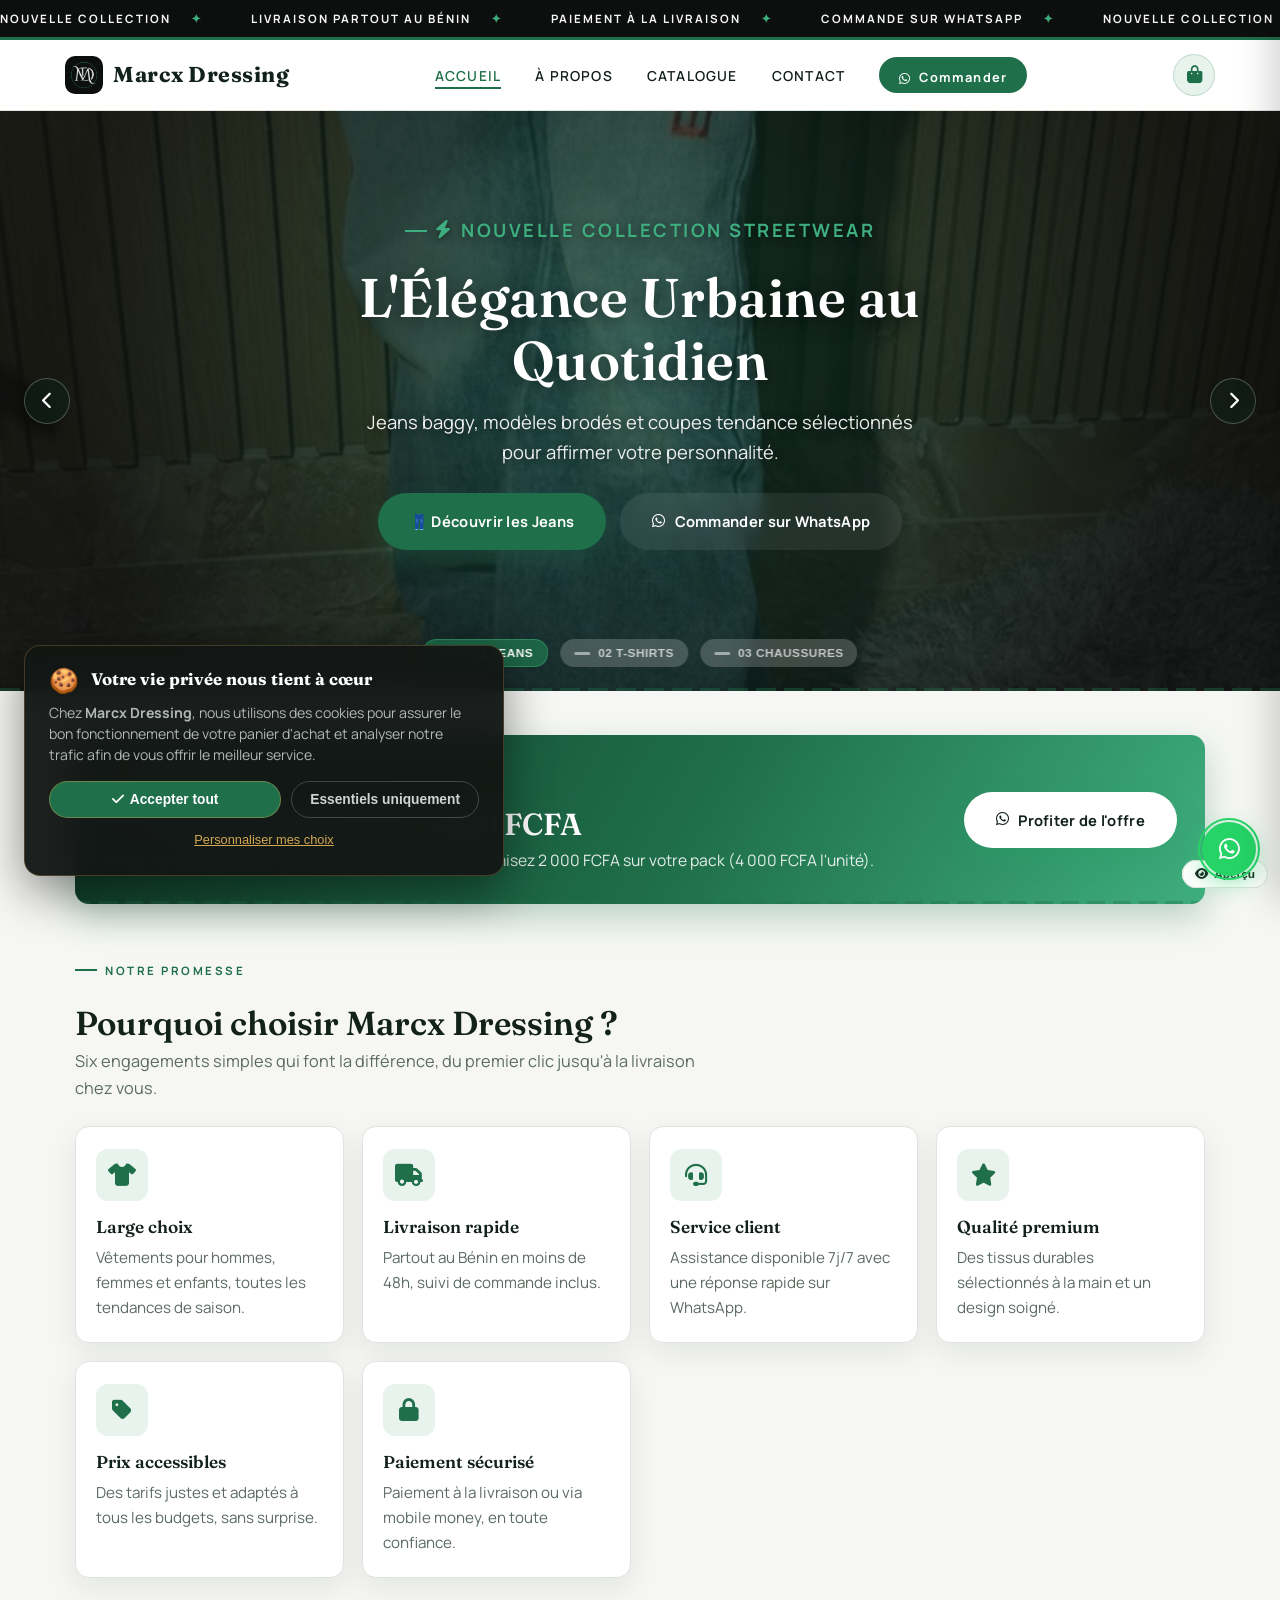
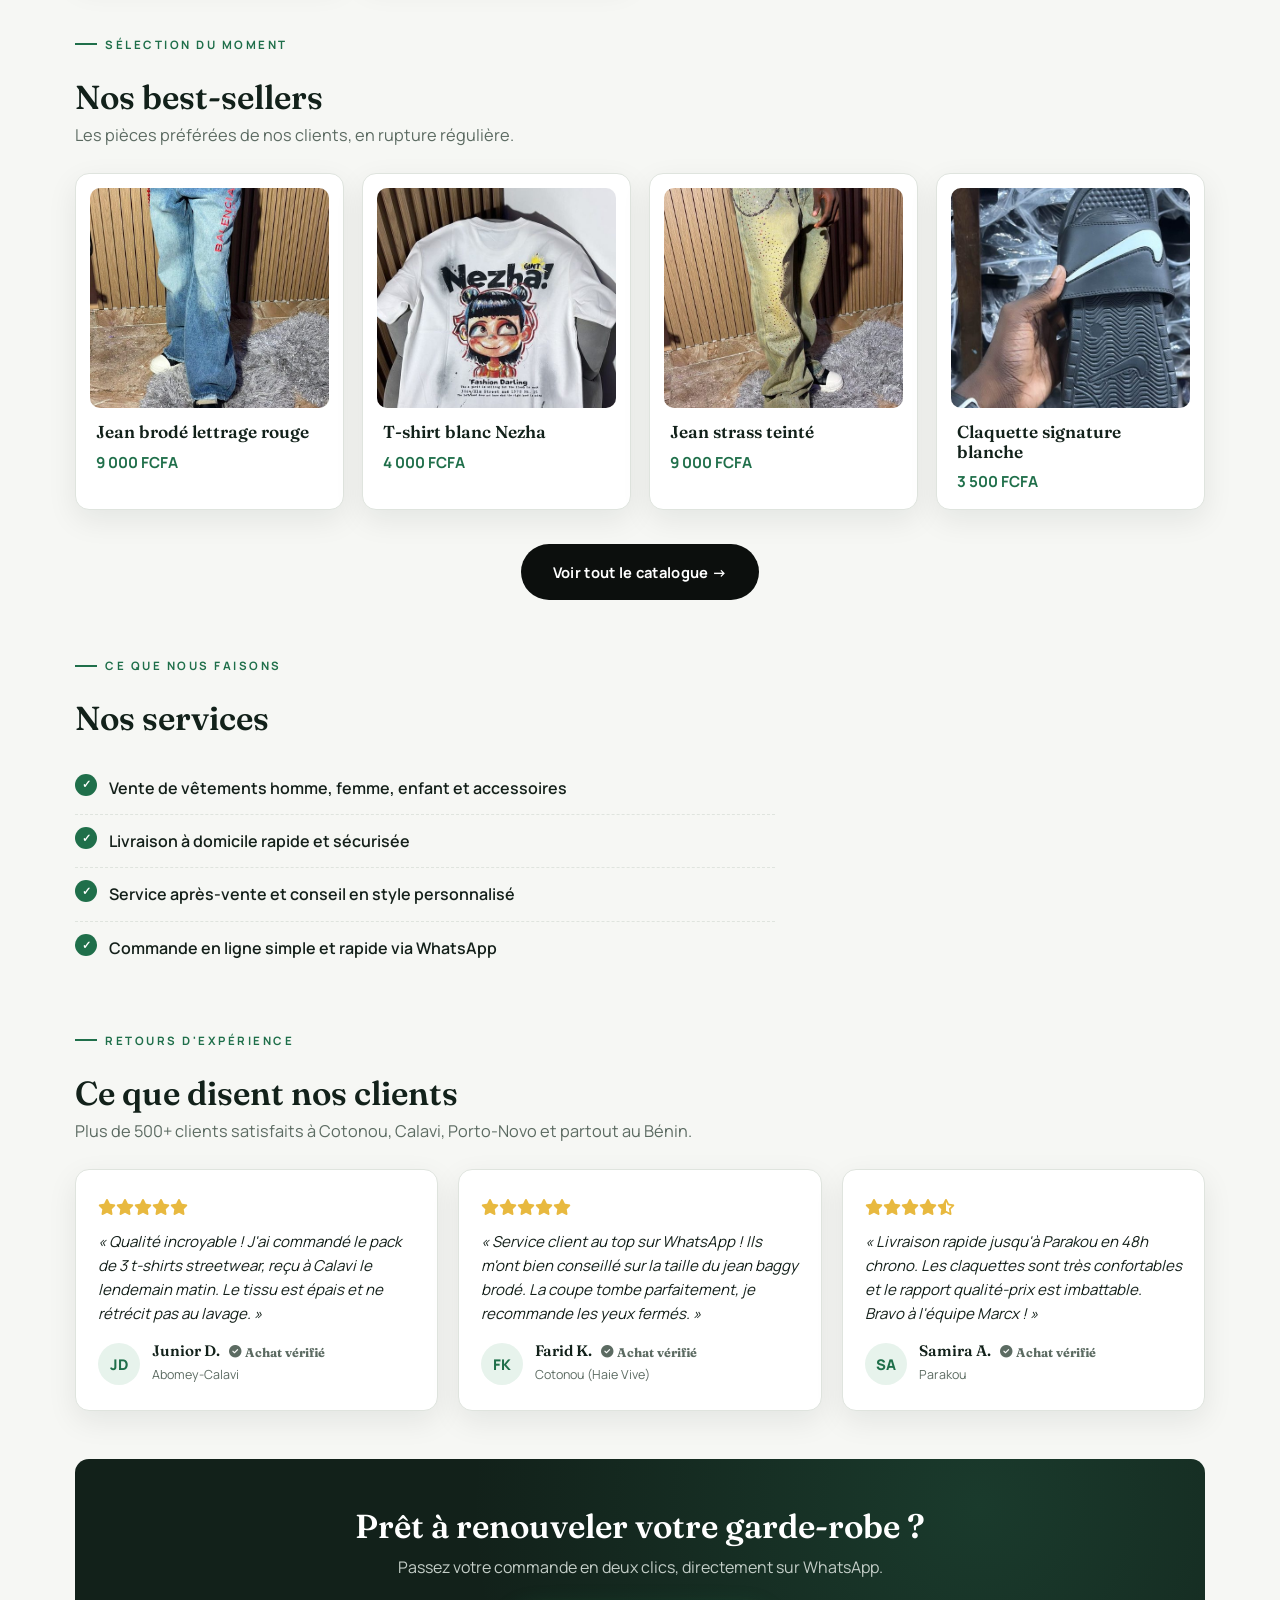
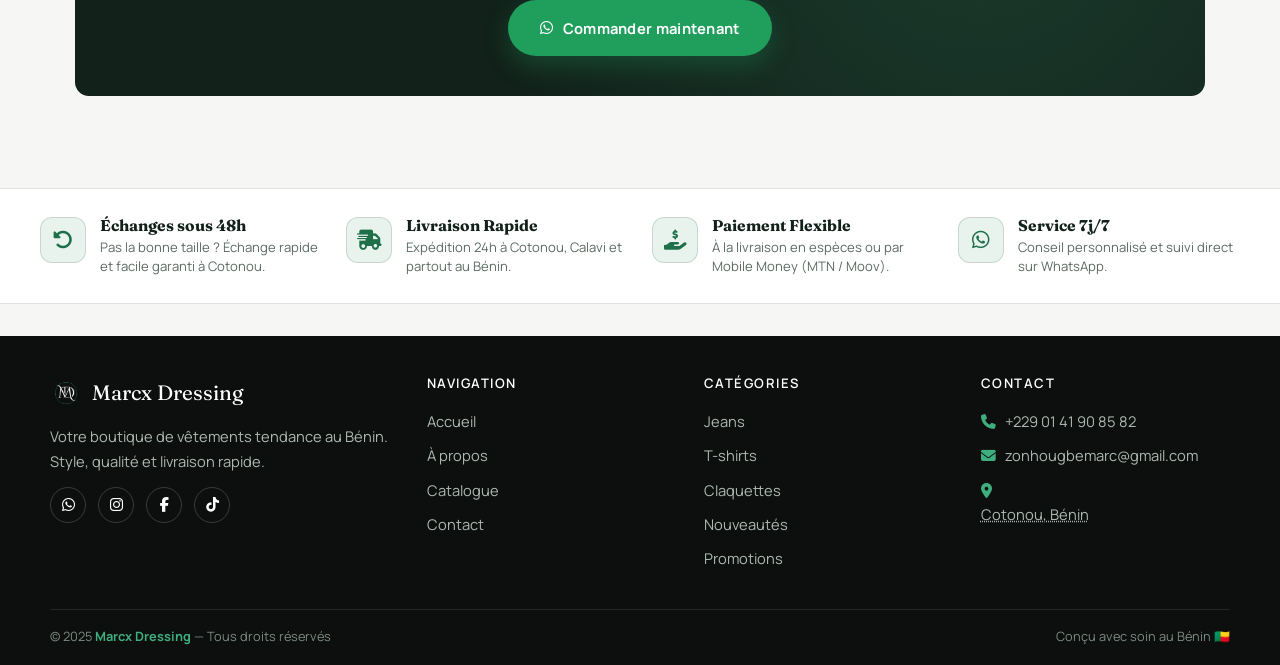
==== commit f0afd408: "Add files via upload" ====
--- a/index.html
+++ b/index.html
@@ -328,6 +328,41 @@
 
   </main>
 
+  
+  <!-- Bandeau de Réassurance & Garanties Marcx Dressing -->
+  <section class="trust-strip" aria-label="Garanties et services">
+    <div class="trust-grid">
+      <div class="trust-item">
+        <div class="trust-icon"><i class="fas fa-rotate-left"></i></div>
+        <div class="trust-text">
+          <h4>Échanges sous 48h</h4>
+          <p>Pas la bonne taille ? Échange rapide et facile garanti à Cotonou.</p>
+        </div>
+      </div>
+      <div class="trust-item">
+        <div class="trust-icon"><i class="fas fa-truck-fast"></i></div>
+        <div class="trust-text">
+          <h4>Livraison Rapide</h4>
+          <p>Expédition 24h à Cotonou, Calavi et partout au Bénin.</p>
+        </div>
+      </div>
+      <div class="trust-item">
+        <div class="trust-icon"><i class="fas fa-hand-holding-dollar"></i></div>
+        <div class="trust-text">
+          <h4>Paiement Flexible</h4>
+          <p>À la livraison en espèces ou par Mobile Money (MTN / Moov).</p>
+        </div>
+      </div>
+      <div class="trust-item">
+        <div class="trust-icon"><i class="fab fa-whatsapp"></i></div>
+        <div class="trust-text">
+          <h4>Service 7j/7</h4>
+          <p>Conseil personnalisé et suivi direct sur WhatsApp.</p>
+        </div>
+      </div>
+    </div>
+  </section>
+
   <footer class="site-footer">
     <div class="footer-grid">
       <div>
--- a/style.css
+++ b/style.css
@@ -1839,3 +1839,187 @@
     padding: 18px;
   }
 }
+
+
+/* ===== TRUST & REASSURANCE BARS ===== */
+.trust-strip {
+  background: var(--white);
+  border-top: 1px solid var(--line);
+  border-bottom: 1px solid var(--line);
+  padding: 28px 20px;
+  margin: 32px 0;
+}
+.trust-grid {
+  max-width: 1200px;
+  margin: 0 auto;
+  display: grid;
+  grid-template-columns: repeat(auto-fit, minmax(230px, 1fr));
+  gap: 24px;
+}
+.trust-item {
+  display: flex;
+  align-items: flex-start;
+  gap: 14px;
+}
+.trust-icon {
+  width: 46px;
+  height: 46px;
+  border-radius: 12px;
+  background: var(--green-soft);
+  color: var(--green);
+  display: flex;
+  align-items: center;
+  justify-content: center;
+  font-size: 1.25rem;
+  flex-shrink: 0;
+  border: 1px solid rgba(15, 58, 40, 0.15);
+}
+.trust-text h4 {
+  font-family: var(--font-display);
+  font-size: 0.98rem;
+  font-weight: 700;
+  color: var(--near-black);
+  margin: 0 0 3px 0;
+}
+.trust-text p {
+  font-size: 0.82rem;
+  color: var(--text-muted);
+  line-height: 1.4;
+  margin: 0;
+}
+
+/* Cart Payment Methods & Reassurance */
+.cart-payment-group {
+  margin: 14px 0;
+}
+.cart-payment-group label {
+  font-size: 0.82rem;
+  font-weight: 700;
+  color: var(--near-black);
+  display: flex;
+  align-items: center;
+  gap: 6px;
+  margin-bottom: 6px;
+}
+.cart-payment-select {
+  width: 100%;
+  padding: 10px 12px;
+  border: 1px solid var(--line);
+  border-radius: 8px;
+  font-size: 0.86rem;
+  font-family: var(--font-body);
+  background: var(--white);
+  color: var(--near-black);
+}
+.cart-trust-note {
+  background: rgba(15, 58, 40, 0.06);
+  border-left: 3px solid var(--green);
+  border-radius: 6px;
+  padding: 8px 12px;
+  font-size: 0.78rem;
+  color: var(--green);
+  margin-top: 10px;
+  display: flex;
+  align-items: center;
+  gap: 8px;
+}
+
+/* Quick Size Choice Modal / Popup */
+.quick-size-backdrop {
+  position: fixed;
+  inset: 0;
+  background: rgba(0, 0, 0, 0.65);
+  backdrop-filter: blur(4px);
+  z-index: 999999;
+  display: flex;
+  align-items: center;
+  justify-content: center;
+  padding: 16px;
+  opacity: 0;
+  pointer-events: none;
+  transition: opacity 0.25s ease;
+}
+.quick-size-backdrop.open {
+  opacity: 1;
+  pointer-events: auto;
+}
+.quick-size-box {
+  background: #fff;
+  border-radius: 16px;
+  max-width: 420px;
+  width: 100%;
+  padding: 24px;
+  box-shadow: 0 20px 50px rgba(0,0,0,0.3);
+  position: relative;
+  transform: translateY(20px);
+  transition: transform 0.25s ease;
+}
+.quick-size-backdrop.open .quick-size-box {
+  transform: translateY(0);
+}
+.quick-size-header {
+  display: flex;
+  align-items: center;
+  justify-content: space-between;
+  margin-bottom: 14px;
+}
+.quick-size-header h3 {
+  font-size: 1.1rem;
+  margin: 0;
+  color: var(--near-black);
+}
+.quick-size-close {
+  background: none;
+  border: none;
+  font-size: 1.2rem;
+  color: var(--text-muted);
+  cursor: pointer;
+}
+.quick-size-img-row {
+  display: flex;
+  align-items: center;
+  gap: 12px;
+  margin-bottom: 16px;
+  background: var(--off-white);
+  padding: 10px;
+  border-radius: 10px;
+}
+.quick-size-img {
+  width: 54px;
+  height: 54px;
+  border-radius: 6px;
+  object-fit: cover;
+}
+.quick-size-pills {
+  display: flex;
+  flex-wrap: wrap;
+  gap: 8px;
+  margin: 12px 0 20px;
+}
+.quick-size-btn {
+  flex: 1 1 calc(25% - 8px);
+  min-width: 50px;
+  padding: 10px;
+  border: 1px solid var(--line);
+  background: var(--white);
+  border-radius: 8px;
+  font-weight: 700;
+  font-size: 0.9rem;
+  color: var(--near-black);
+  cursor: pointer;
+  transition: all 0.2s;
+  text-align: center;
+}
+.quick-size-btn:hover {
+  border-color: var(--green);
+  color: var(--green);
+}
+.quick-size-btn.active {
+  background: var(--near-black);
+  border-color: var(--near-black);
+  color: #fff;
+}
+.quick-size-actions {
+  display: flex;
+  gap: 10px;
+}
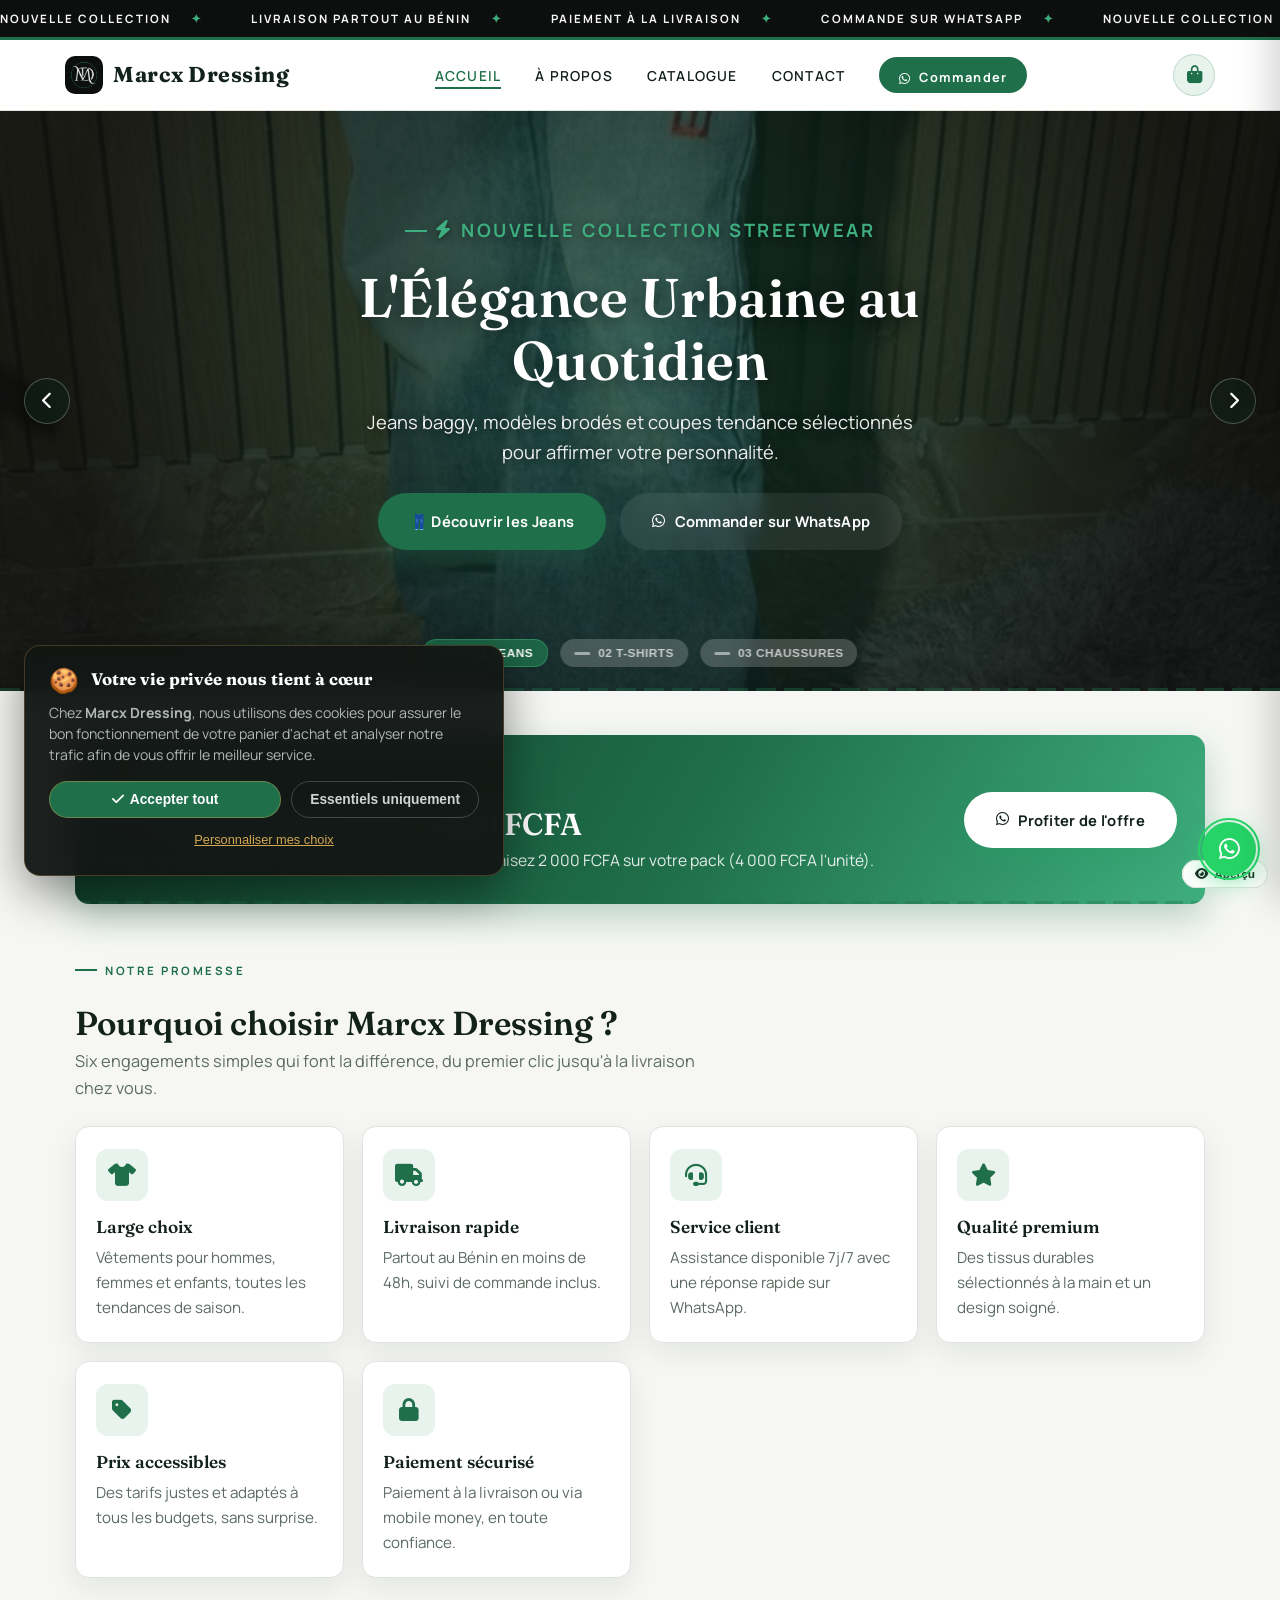
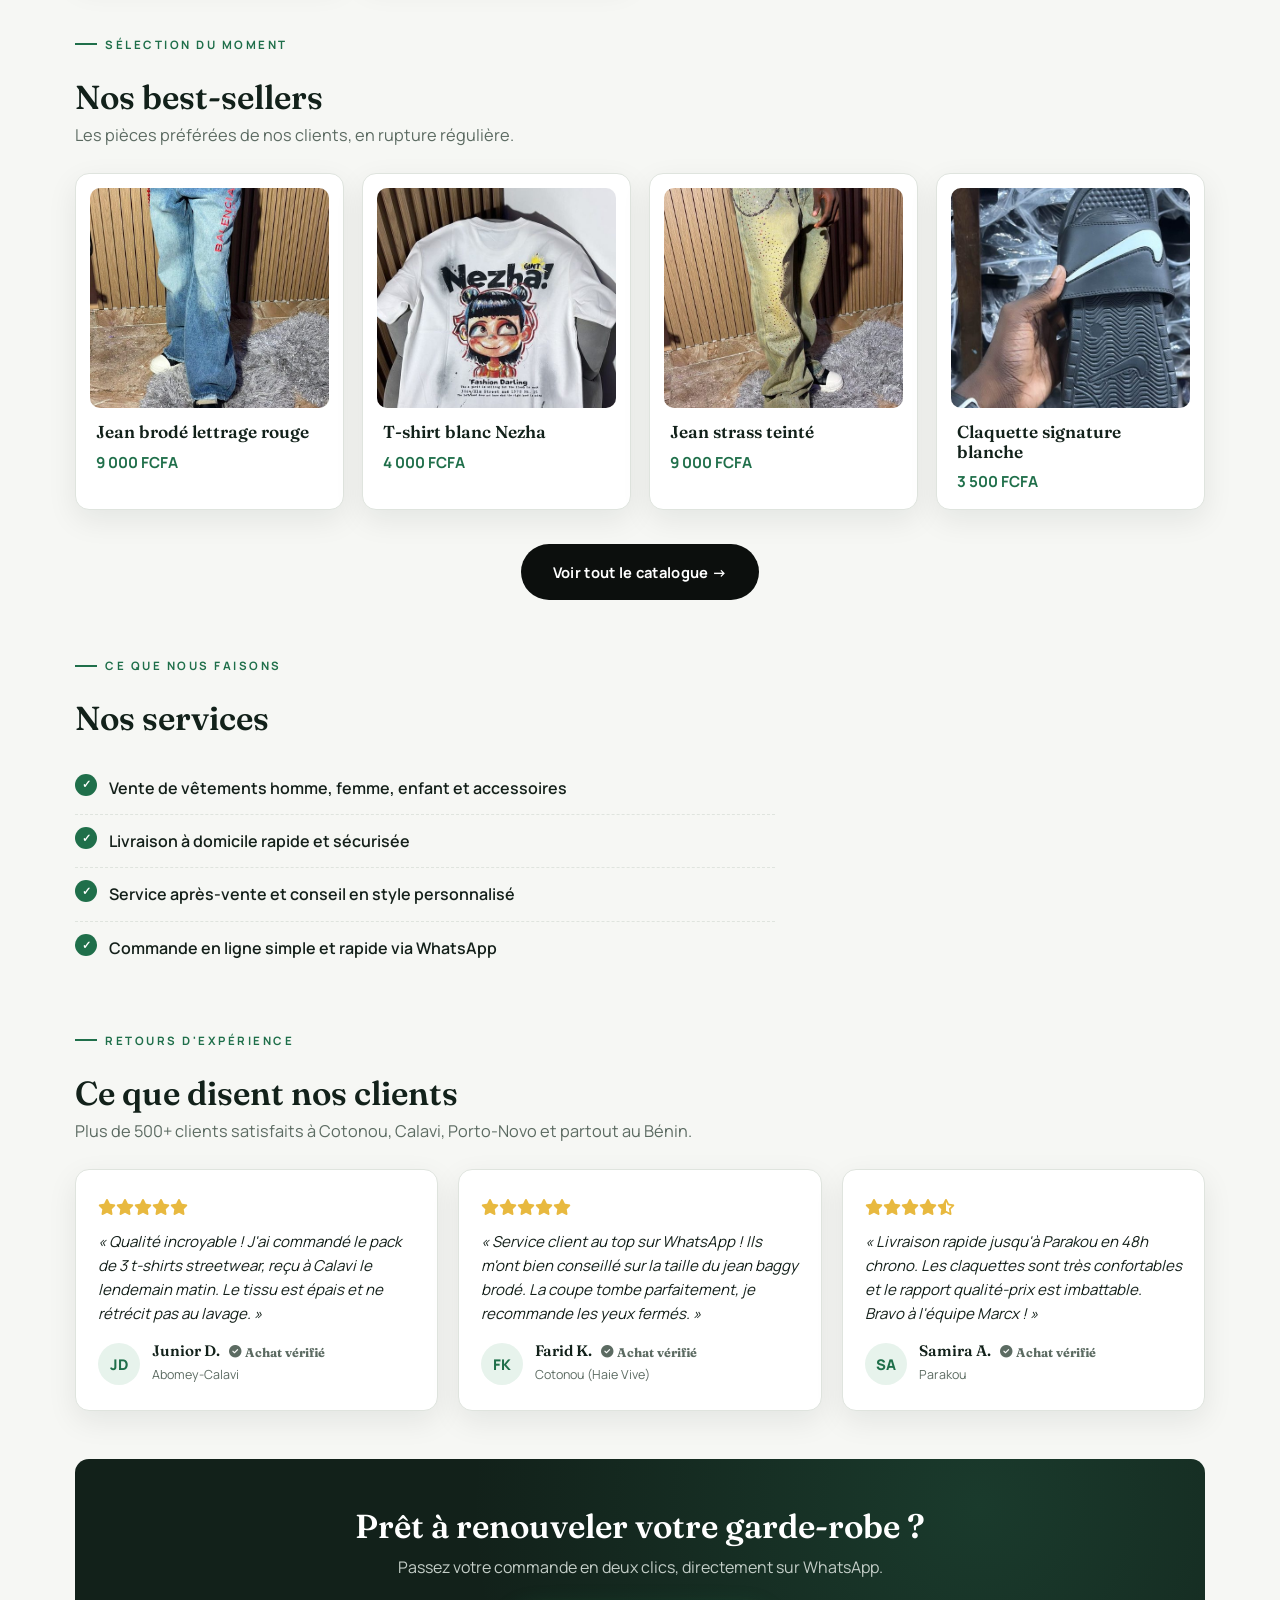
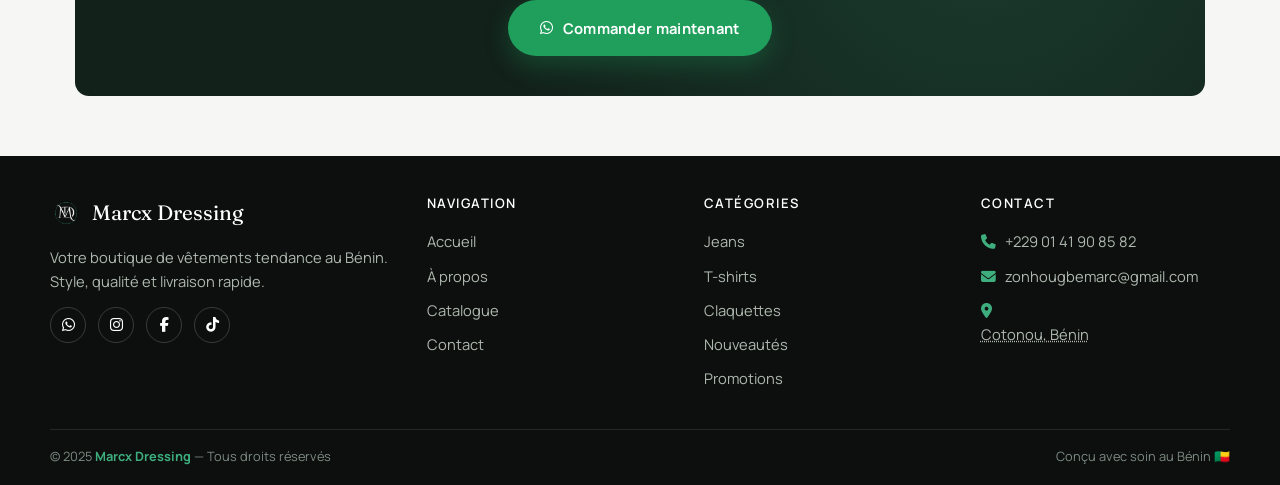
==== commit 915fb6d7: "Add files via upload" ====
--- a/index.html
+++ b/index.html
@@ -328,41 +328,6 @@
 
   </main>
 
-  
-  <!-- Bandeau de Réassurance & Garanties Marcx Dressing -->
-  <section class="trust-strip" aria-label="Garanties et services">
-    <div class="trust-grid">
-      <div class="trust-item">
-        <div class="trust-icon"><i class="fas fa-rotate-left"></i></div>
-        <div class="trust-text">
-          <h4>Échanges sous 48h</h4>
-          <p>Pas la bonne taille ? Échange rapide et facile garanti à Cotonou.</p>
-        </div>
-      </div>
-      <div class="trust-item">
-        <div class="trust-icon"><i class="fas fa-truck-fast"></i></div>
-        <div class="trust-text">
-          <h4>Livraison Rapide</h4>
-          <p>Expédition 24h à Cotonou, Calavi et partout au Bénin.</p>
-        </div>
-      </div>
-      <div class="trust-item">
-        <div class="trust-icon"><i class="fas fa-hand-holding-dollar"></i></div>
-        <div class="trust-text">
-          <h4>Paiement Flexible</h4>
-          <p>À la livraison en espèces ou par Mobile Money (MTN / Moov).</p>
-        </div>
-      </div>
-      <div class="trust-item">
-        <div class="trust-icon"><i class="fab fa-whatsapp"></i></div>
-        <div class="trust-text">
-          <h4>Service 7j/7</h4>
-          <p>Conseil personnalisé et suivi direct sur WhatsApp.</p>
-        </div>
-      </div>
-    </div>
-  </section>
-
   <footer class="site-footer">
     <div class="footer-grid">
       <div>
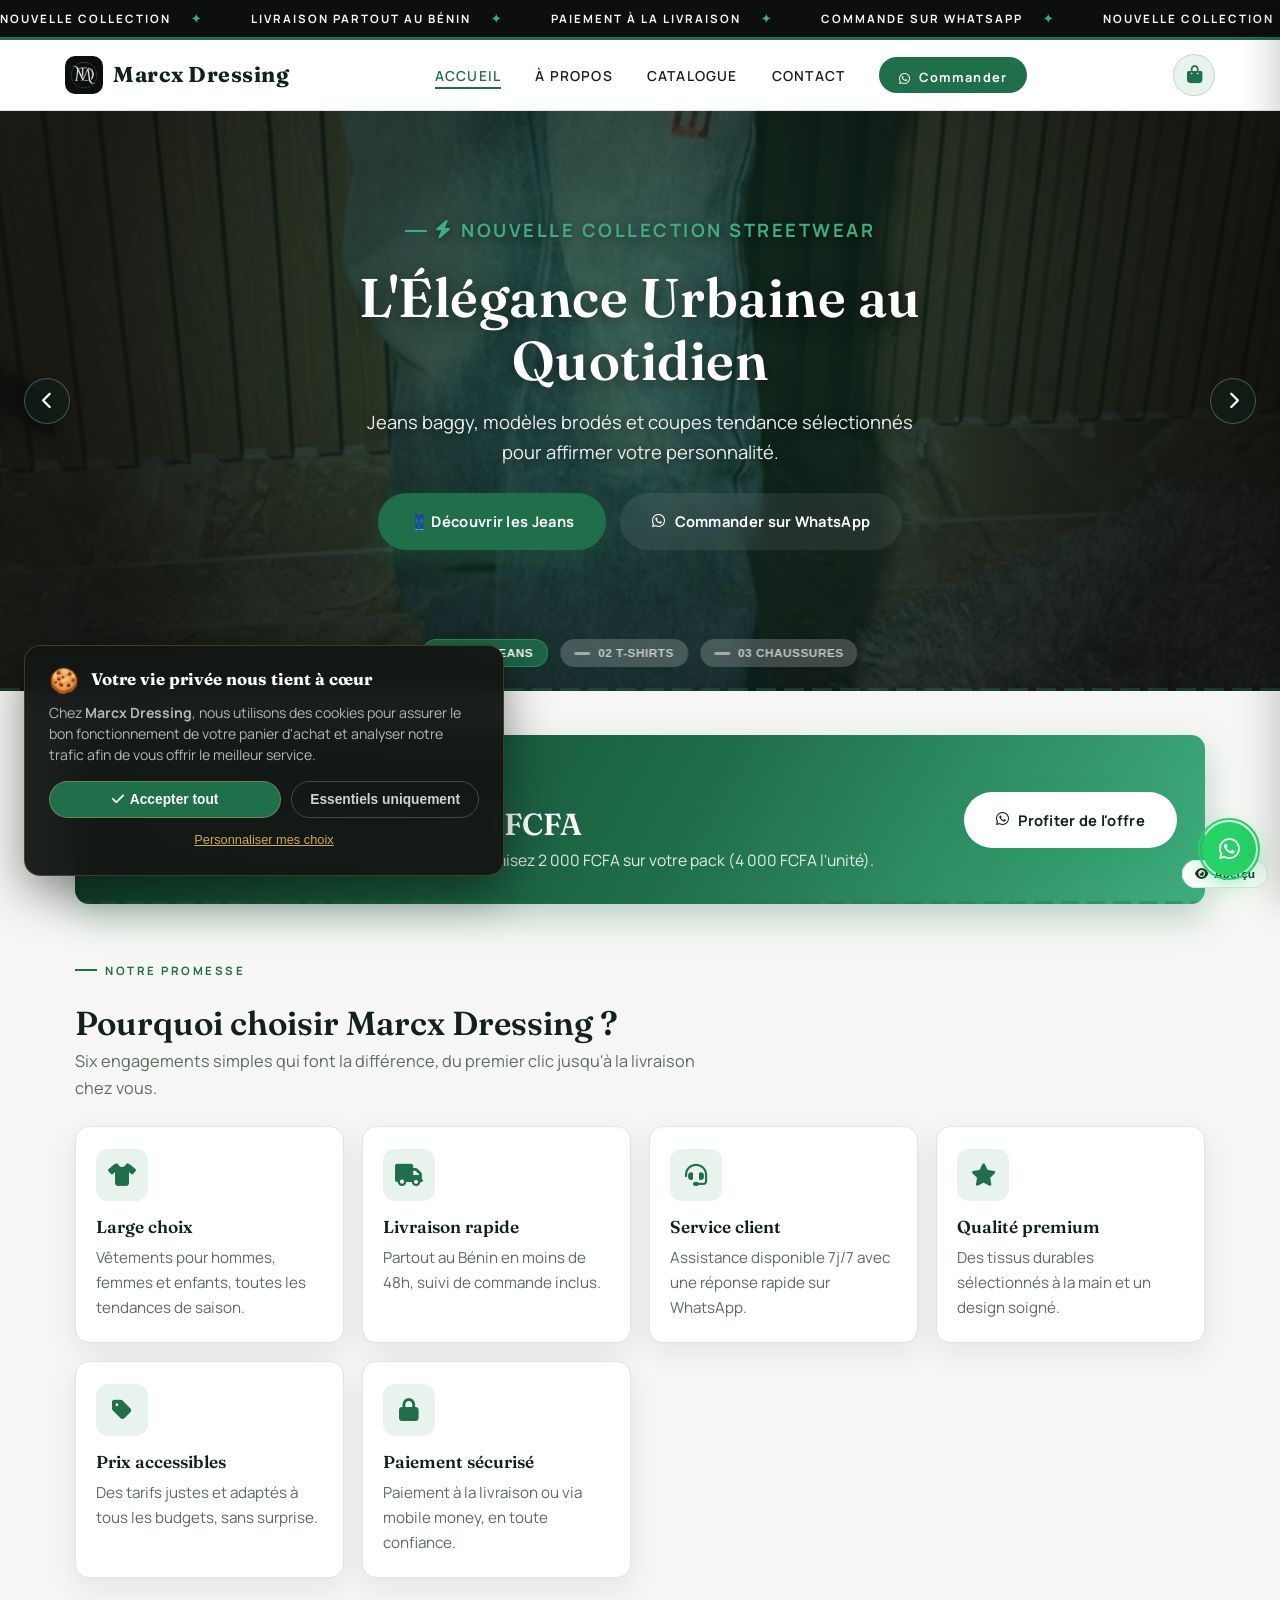
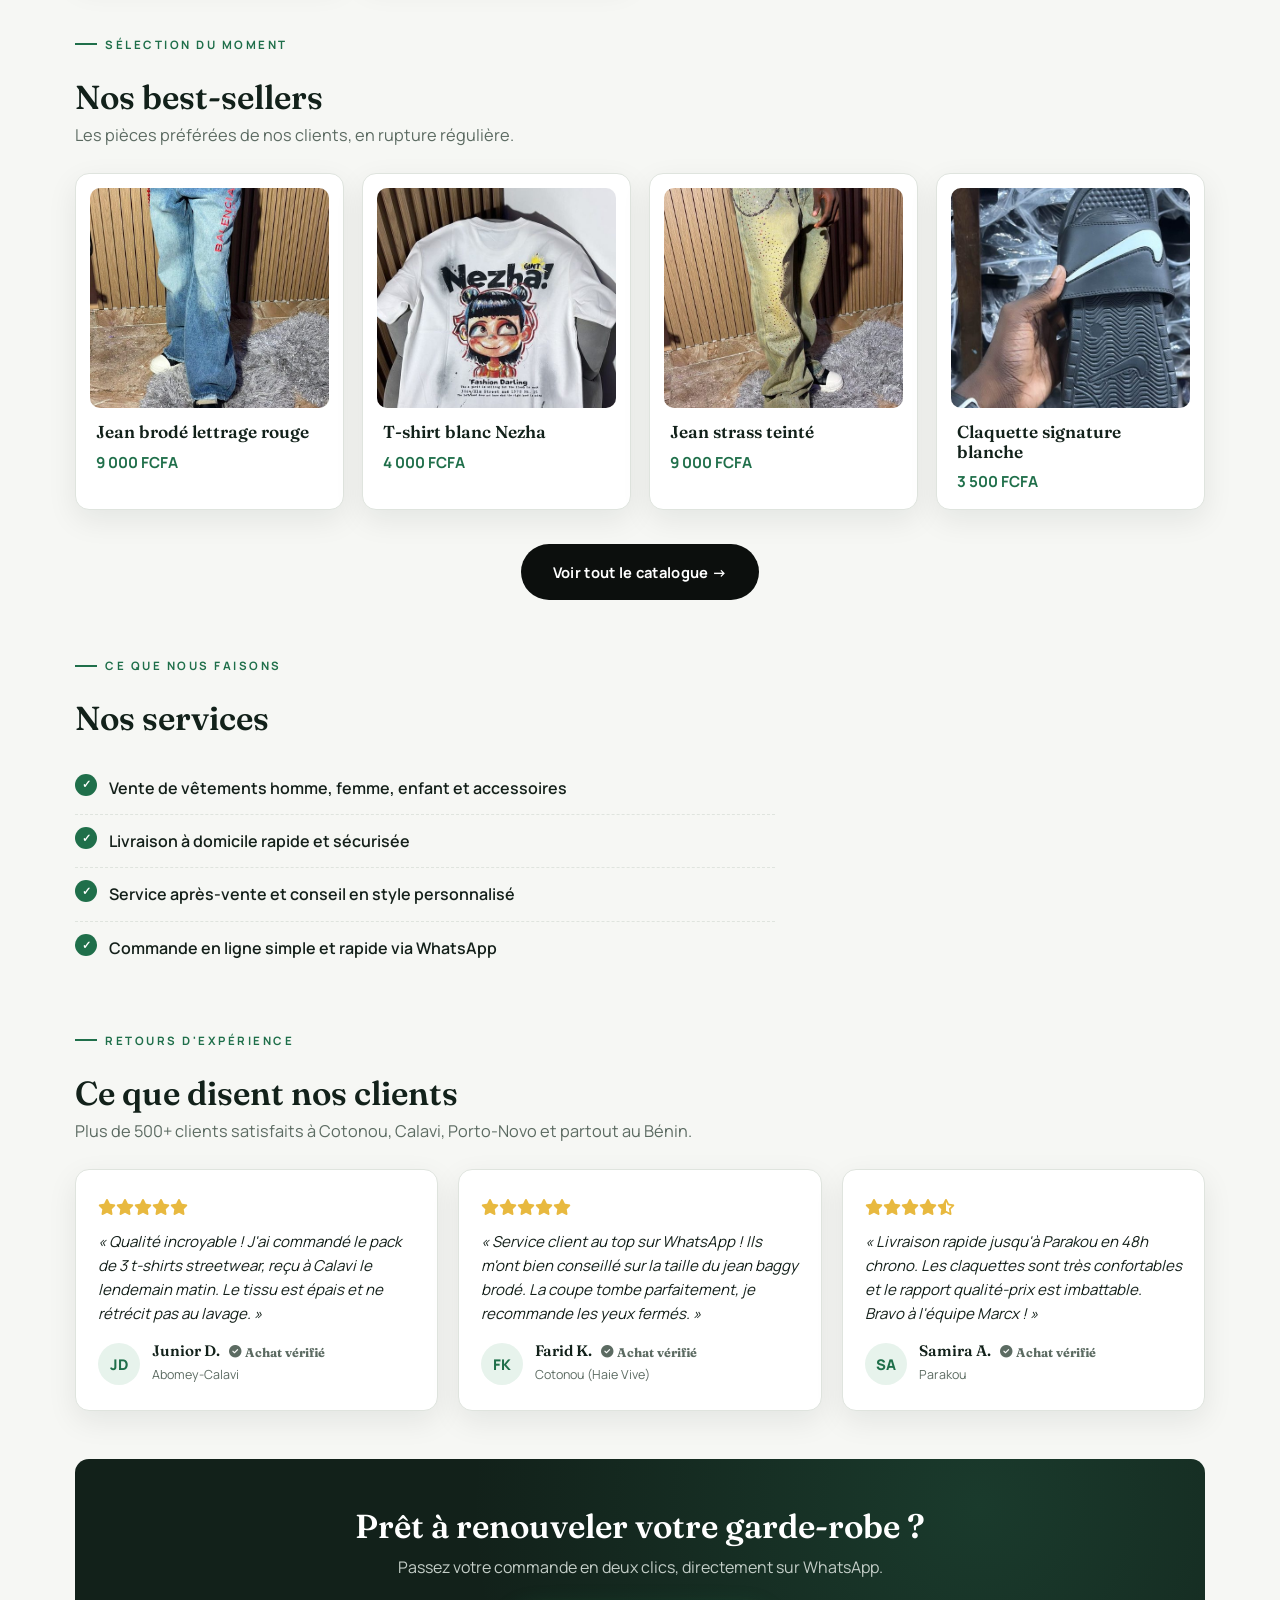
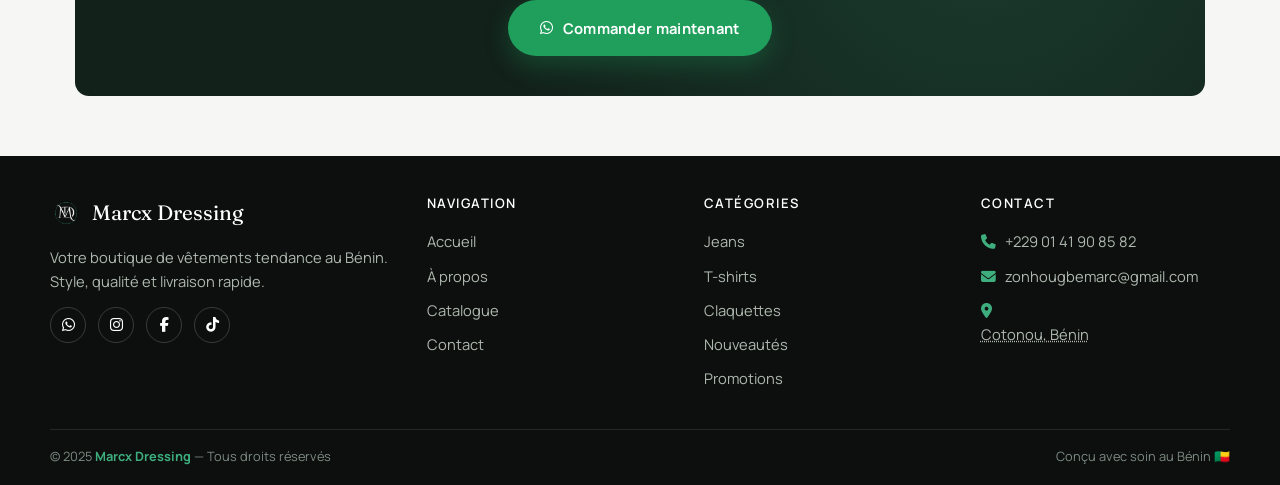
==== commit 412b95ba: "Add files via upload" ====
--- a/index.html
+++ b/index.html
@@ -60,6 +60,15 @@
   }
   </script>
 </head>
+<!-- Google tag (gtag.js) -->
+<script async src="https://www.googletagmanager.com/gtag/js?id=G-EXTG5TTRMY"></script>
+<script>
+  window.dataLayer = window.dataLayer || [];
+  function gtag(){dataLayer.push(arguments);}
+  gtag('js', new Date());
+
+  gtag('config', 'G-EXTG5TTRMY');
+</script>
 <body>
 
   <div class="marquee">
